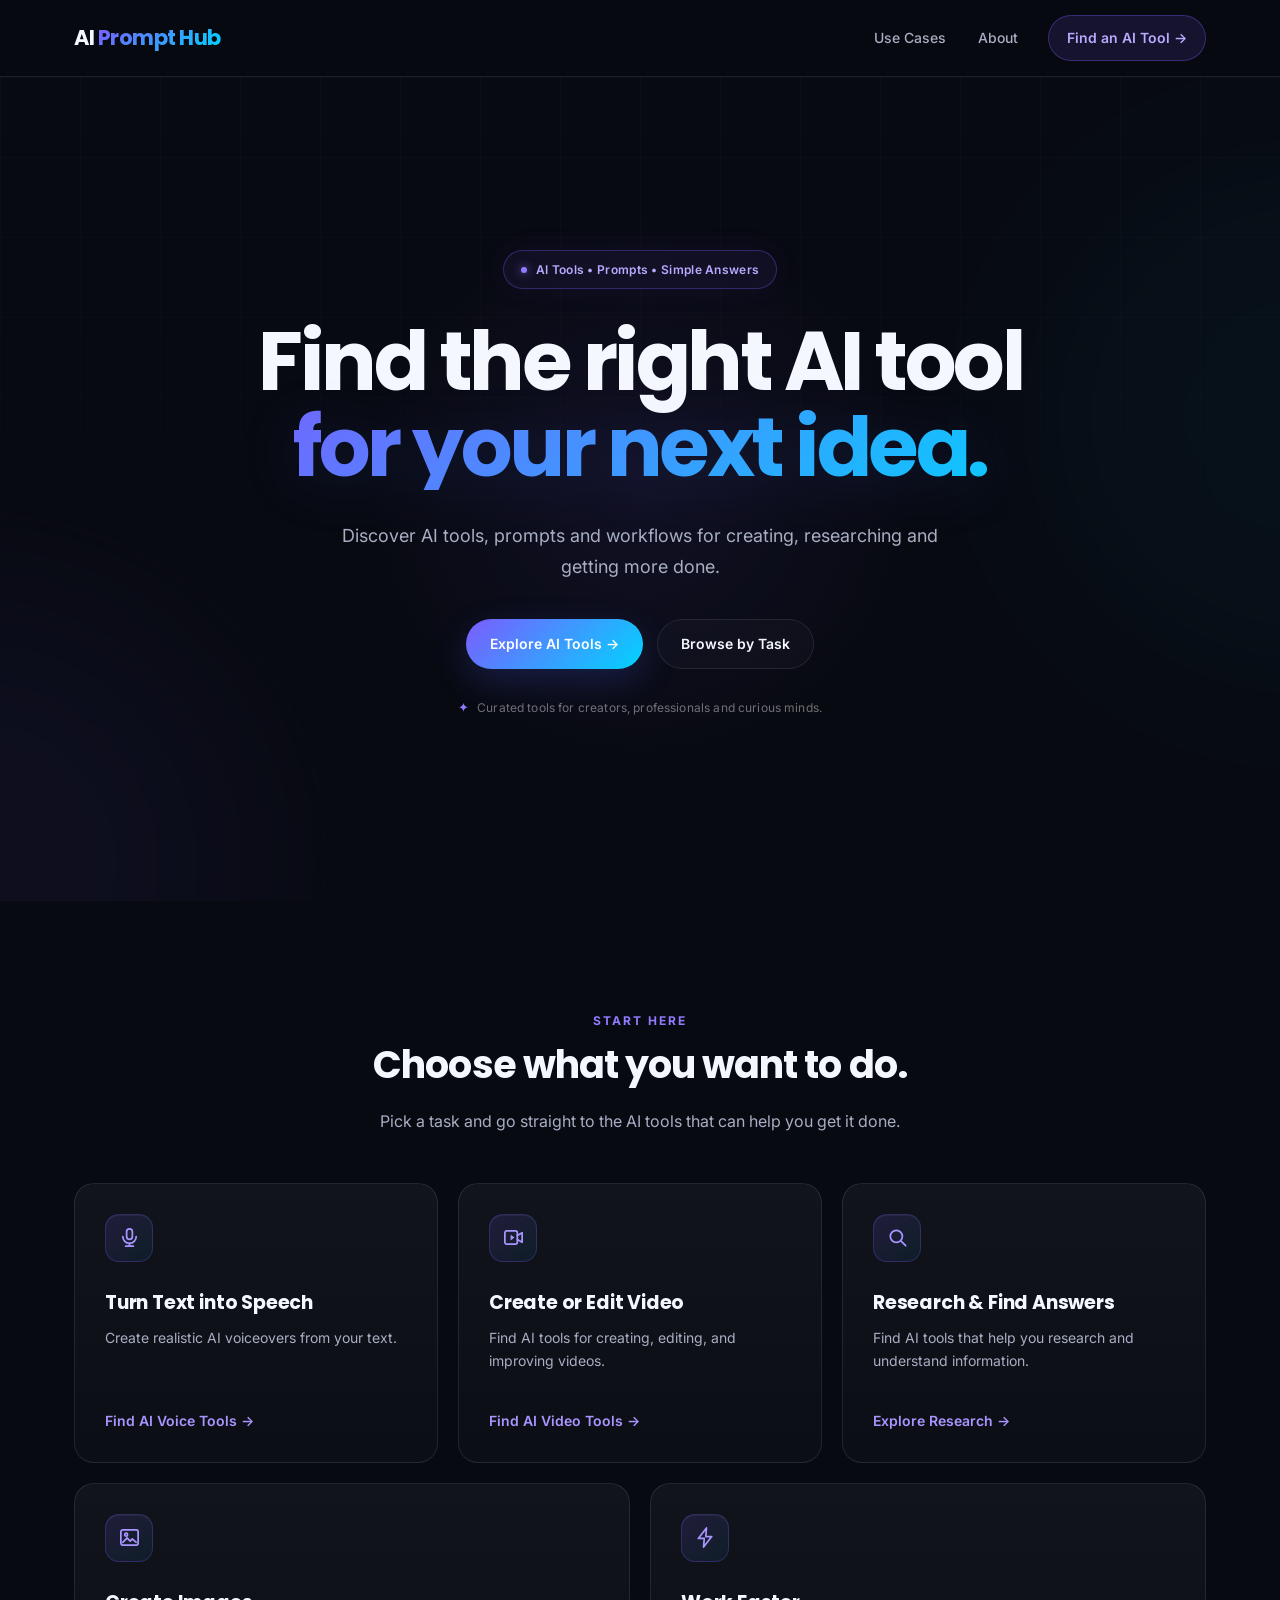
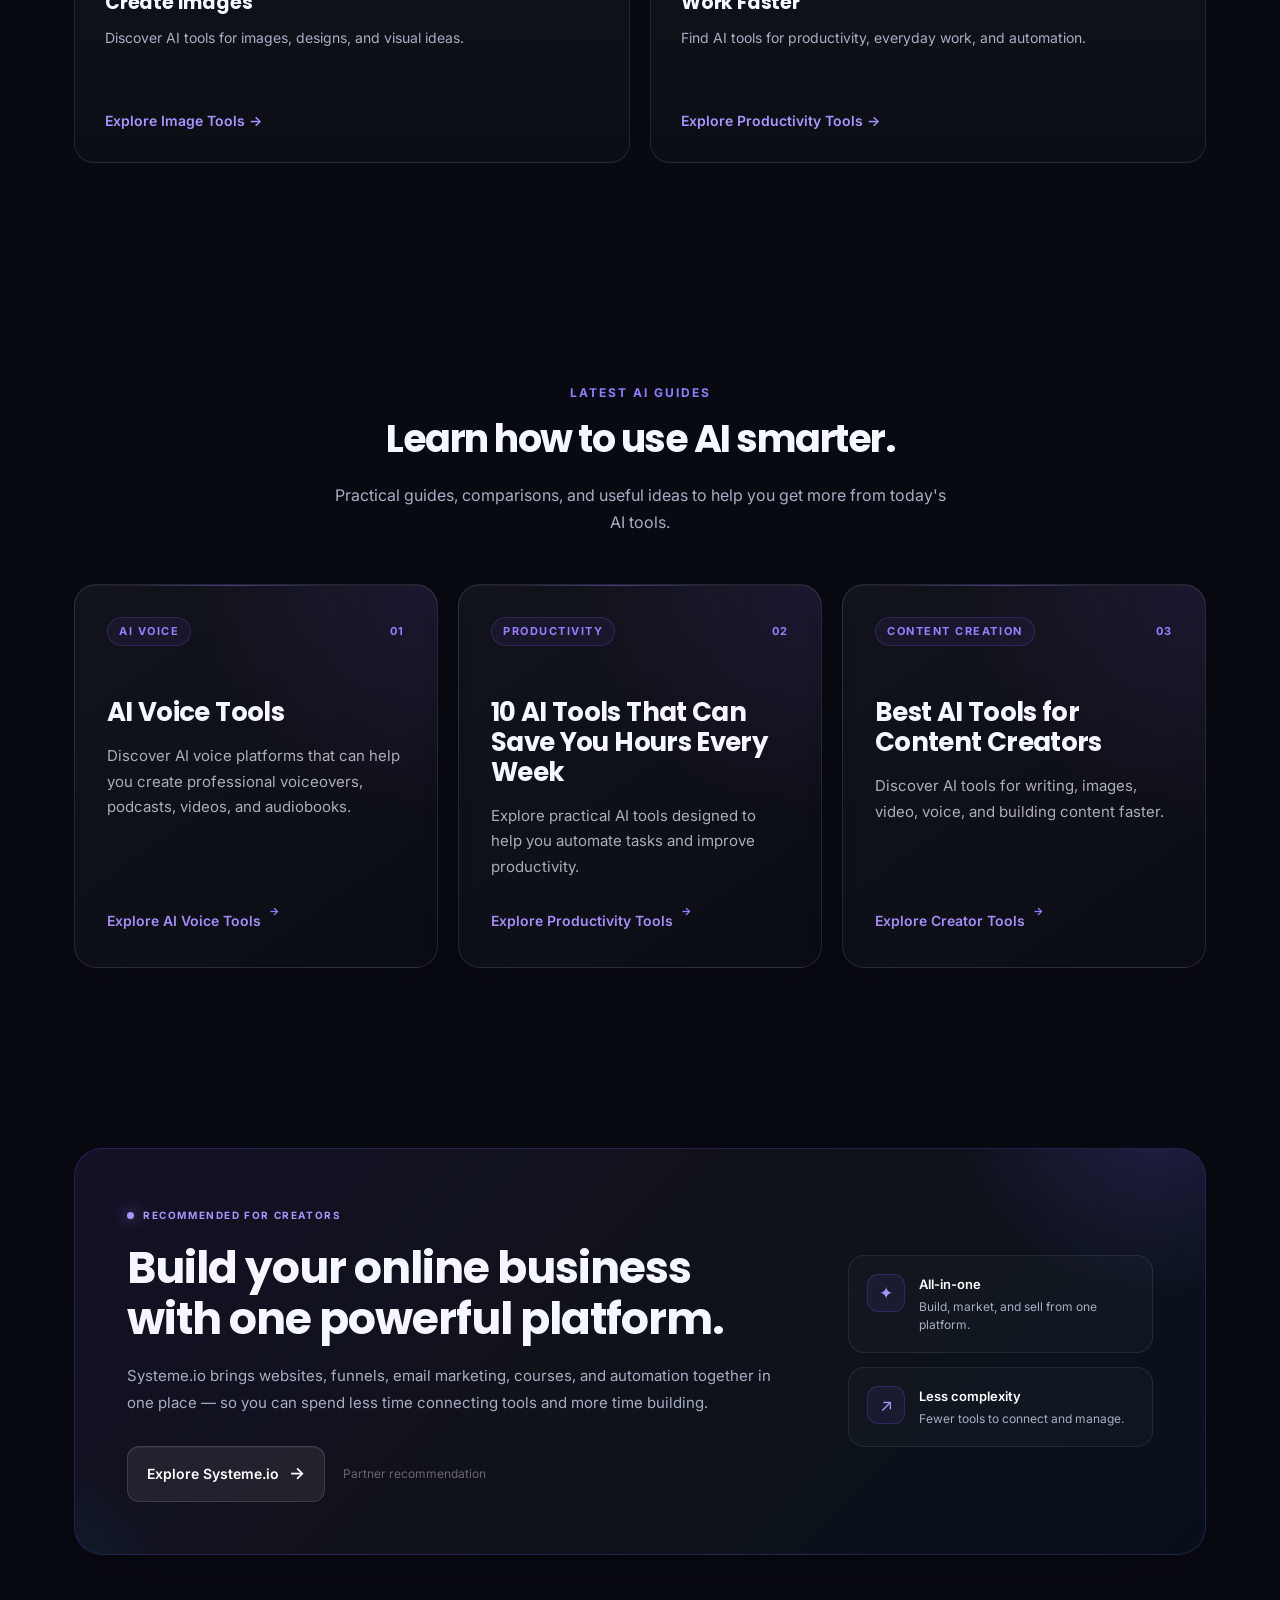
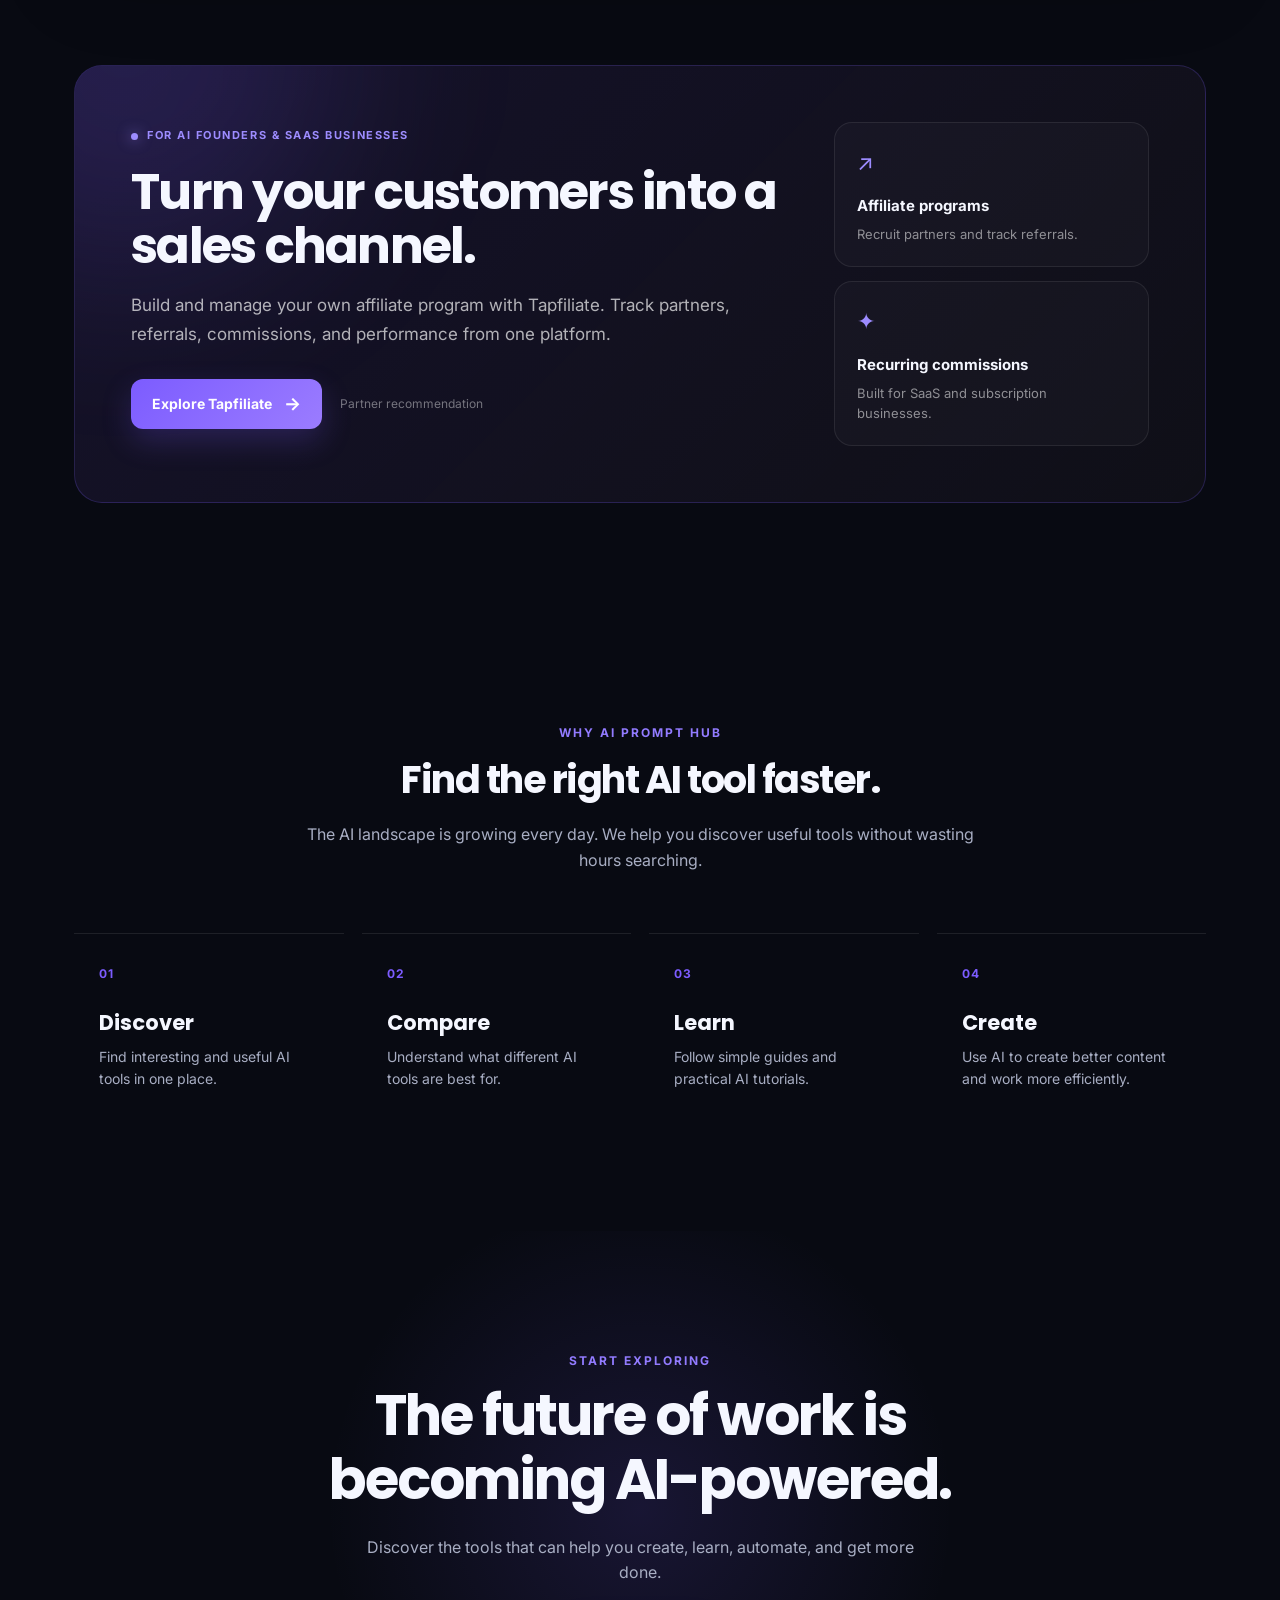
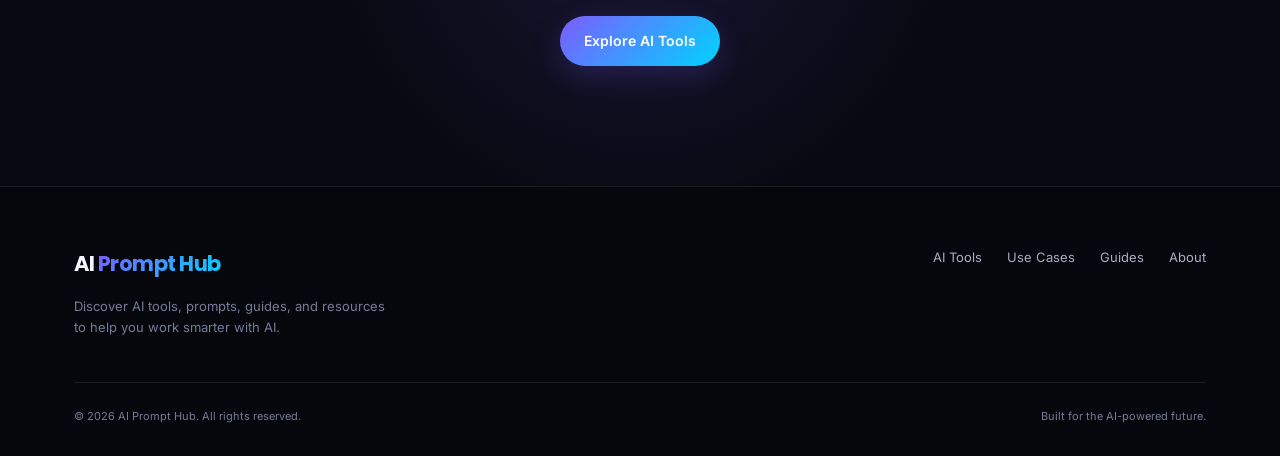
==== index.html @ 195e5c00 "Remove misplaced Superlist card" ====
﻿<!DOCTYPE html>
<html lang="en">
<head>
<meta name='impact-site-verification' value='dd371d43-f001-40ea-8868-9e6d007e8d25'>
    <meta name="fo-verify" content="22032c8a-b6c6-4ee4-939d-7e06e4006811" />
 <meta charset="UTF-8">
    <meta
        name="viewport"
        content="width=device-width, initial-scale=1.0"
    >

    <meta
        name="description"
        content="AI Prompt Hub — discover the best AI tools, AI voice platforms, productivity tools, prompts, guides and resources."
    >

    <meta
        name="keywords"
        content="AI tools, AI prompts, ChatGPT, AI voice, AI productivity, AI automation, artificial intelligence"
    >

    <meta
        name="author"
        content="AI Prompt Hub"
    >

    <title>
        AI Prompt Hub — Discover the Best AI Tools
    </title>


    <!-- Main Stylesheet -->

    <link
        rel="stylesheet"
        href="style.css"
    >

</head>


<body>


    <!-- ========================================
         HEADER
    ========================================= -->

    <header class="header">

        <div class="container">

            <nav class="nav">

                <a
                    href="#home"
                    class="logo"
                >
                    AI <span>Prompt Hub</span>
                </a>


 <div class="navigation">

    <a href="#use-cases">
        Use Cases
    </a>

    <a href="#about">
        About
    </a>

</div>


       <a
    href="#use-cases"
    class="nav-button"
>
    Find an AI Tool →
</a>

            </nav>

        </div>

    </header>



   <!-- ========================================
HERO
========================================= -->

<section
    id="home"
    class="hero"
>

    <div class="hero-glow hero-glow-left"></div>
    <div class="hero-glow hero-glow-right"></div>

    <div class="container">

        <div class="hero-content">

            <div class="hero-badge">
                <span class="badge-dot"></span>
                AI Tools • Prompts • Simple Answers
            </div>

            <h1>
                Find the right AI tool
                <span>for your next idea.</span>
            </h1>

            <p class="hero-text">
                Discover AI tools, prompts and workflows
                for creating, researching and getting more done.
            </p>

            <div class="hero-buttons">

                <a
                    href="#use-cases"
                    class="primary-button hero-primary"
                >
                    Explore AI Tools →
                </a>

                <a
                    href="#use-cases"
                    class="secondary-button hero-secondary"
                >
                    Browse by Task
                </a>

            </div>

            <div class="hero-note">
                <span>✦</span>
                Curated tools for creators, professionals and curious minds.
            </div>

        </div>

    </div>

</section>

     


       


<!-- ========================================
     START HERE
========================================= -->

<section id="use-cases" class="section">

    <div class="container">

        <div class="center-heading">
            <p class="eyebrow">START HERE</p>

            <h2>
                Choose what you want to do.
            </h2>

            <p>
                Pick a task and go straight to the AI tools
                that can help you get it done.
            </p>
        </div>


        <div class="premium-use-grid">


            <!-- ========================================
                 AI VOICE
            ========================================= -->

            <article class="use-card premium-use-card">

                <div class="use-card-icon" aria-hidden="true">

                    <svg
                        viewBox="0 0 24 24"
                        fill="none"
                        stroke="currentColor"
                        stroke-width="1.8"
                        stroke-linecap="round"
                        stroke-linejoin="round"
                    >
                        <rect
                            x="9"
                            y="3"
                            width="6"
                            height="11"
                            rx="3"
                        ></rect>

                        <path d="M5 11a7 7 0 0 0 14 0"></path>

                        <path d="M12 18v3"></path>

                        <path d="M8 21h8"></path>
                    </svg>

                </div>


                <h3>
                    Turn Text into Speech
                </h3>

                <p>
                    Create realistic AI voiceovers from your text.
                </p>

                <a
                    href="ai-voice-tools.html"
                    class="card-link"
                >
                    Find AI Voice Tools →
                </a>

            </article>



            <!-- ========================================
                 AI VIDEO
            ========================================= -->

            <article class="use-card premium-use-card">

                <div class="use-card-icon" aria-hidden="true">

                    <svg
                        viewBox="0 0 24 24"
                        fill="none"
                        stroke="currentColor"
                        stroke-width="1.8"
                        stroke-linecap="round"
                        stroke-linejoin="round"
                    >
                        <rect
                            x="3"
                            y="5"
                            width="13"
                            height="14"
                            rx="2"
                        ></rect>

                        <path d="m16 10 5-3v10l-5-3"></path>

                        <path
                            d="m9 9 4 3-4 3V9z"
                            fill="currentColor"
                            stroke="none"
                        ></path>
                    </svg>

                </div>


                <h3>
                    Create or Edit Video
                </h3>

                <p>
                    Find AI tools for creating, editing,
                    and improving videos.
                </p>

                <a
                    href="ai-video-tools.html"
                    class="card-link"
                >
                    Find AI Video Tools →
                </a>

            </article>



            <!-- ========================================
                 RESEARCH
            ========================================= -->

            <article class="use-card premium-use-card">

                <div class="use-card-icon" aria-hidden="true">

                    <svg
                        viewBox="0 0 24 24"
                        fill="none"
                        stroke="currentColor"
                        stroke-width="1.8"
                        stroke-linecap="round"
                        stroke-linejoin="round"
                    >
                        <circle
                            cx="10.8"
                            cy="10.8"
                            r="6.3"
                        ></circle>

                        <path d="m16 16 4.5 4.5"></path>
                    </svg>

                </div>


                <h3>
                    Research &amp; Find Answers
                </h3>

                <p>
                    Find AI tools that help you research
                    and understand information.
                </p>

                <a
                    href="ai-research-tools.html"
                    class="card-link"
                >
                    Explore Research →
                </a>

            </article>



            <!-- ========================================
                 IMAGES
            ========================================= -->

            <article class="use-card premium-use-card">

                <div class="use-card-icon" aria-hidden="true">

                    <svg
                        viewBox="0 0 24 24"
                        fill="none"
                        stroke="currentColor"
                        stroke-width="1.8"
                        stroke-linecap="round"
                        stroke-linejoin="round"
                    >
                        <rect
                            x="3"
                            y="4"
                            width="18"
                            height="16"
                            rx="2"
                        ></rect>

                        <circle
                            cx="8.5"
                            cy="9"
                            r="1.5"
                        ></circle>

                        <path d="m5 17 4.5-4.5 3.2 3.2 2.2-2.2L19 17"></path>
                    </svg>

                </div>


                <h3>
                    Create Images
                </h3>

                <p>
                    Discover AI tools for images,
                    designs, and visual ideas.
                </p>

                <a
                    href="ai-image-tools.html"
                    class="card-link"
                >
                    Explore Image Tools →
                </a>

            </article>



            <!-- ========================================
                 PRODUCTIVITY
            ========================================= -->

            <article class="use-card premium-use-card">

                <div class="use-card-icon" aria-hidden="true">

                    <svg
                        viewBox="0 0 24 24"
                        fill="none"
                        stroke="currentColor"
                        stroke-width="1.8"
                        stroke-linecap="round"
                        stroke-linejoin="round"
                    >
                        <path
                            d="M13 2 4.5 13h6.2L10 22l8.5-11h-6.2L13 2z"
                        ></path>
                    </svg>

                </div>


                <h3>
                    Work Faster
                </h3>

                <p>
                    Find AI tools for productivity,
                    everyday work, and automation.
                </p>

                <a
                    href="ai-productivity-tools.html"
                    class="card-link"
                >
                    Explore Productivity Tools →
                </a>

            </article>


        </div>

    </div>

</section>


<!-- ========================================
     USE CASES
========================================= -->   

<!-- ========================================
     LATEST AI GUIDES
========================================= -->

<section
    id="guides"
    class="section"
>

    <div class="container">


        <div class="center-heading">

            <p class="eyebrow">
                LATEST AI GUIDES
            </p>

            <h2>
                Learn how to use AI smarter.
            </h2>

            <p>
                Practical guides, comparisons,
                and useful ideas to help you
                get more from today's AI tools.
            </p>

        </div>


        <div class="premium-guides-grid">


            <!-- ========================================
                 GUIDE 01
            ========================================= -->

            <article class="guide-card premium-guide-card">

                <div class="guide-card-top">

                    <span class="guide-category">
                        AI VOICE
                    </span>

                    <span class="guide-number">
                        01
                    </span>

                </div>


                <div class="guide-card-content">

                    <h3>
                      AI Voice Tools
                    </h3>

                    <p>
                        Discover AI voice platforms
                        that can help you create
                        professional voiceovers,
                        podcasts, videos, and audiobooks.
                    </p>

                </div>


                <a
                    href="ai-voice-tools.html"
                    class="guide-link"
                >
                    Explore AI Voice Tools
                    <span>→</span>
                </a>

            </article>



            <!-- ========================================
                 GUIDE 02
            ========================================= -->

            <article class="guide-card premium-guide-card">

                <div class="guide-card-top">

                    <span class="guide-category">
                        PRODUCTIVITY
                    </span>

                    <span class="guide-number">
                        02
                    </span>

                </div>


                <div class="guide-card-content">

                    <h3>
                        10 AI Tools That Can
                        Save You Hours Every Week
                    </h3>

                    <p>
                        Explore practical AI tools
                        designed to help you automate
                        tasks and improve productivity.
                    </p>

                </div>


                <a
                    href="ai-productivity-tools.html"
                    class="guide-link"
                >
                    Explore Productivity Tools
                    <span>→</span>
                </a>

            </article>


            <!-- ========================================
                 GUIDE 03
            ========================================= -->

            <article class="guide-card premium-guide-card">

                <div class="guide-card-top">

                    <span class="guide-category">
                        CONTENT CREATION
                    </span>

                    <span class="guide-number">
                        03
                    </span>

                </div>


                <div class="guide-card-content">

                    <h3>
                        Best AI Tools for
                        Content Creators
                    </h3>

                    <p>
                        Discover AI tools for writing,
                        images, video, voice, and
                        building content faster.
                    </p>

                </div>


                <a
                    href="ai-creator-tools.html"
                    class="guide-link"
                >
                    Explore Creator Tools
                    <span>→</span>
                </a>

            </article>


        </div>

    </div>

</section>
<!-- ========================================
     SYSTEME.IO PARTNER
========================================= -->

<section class="section partner-section">

    <div class="container">

        <div class="premium-partner-card">

            <div class="partner-glow"></div>


            <div class="partner-content">

                <div class="partner-label">
                    <span class="partner-dot"></span>
                    RECOMMENDED FOR CREATORS
                </div>


                <h2>
                    Build your online business
                    with one powerful platform.
                </h2>


                <p class="partner-description">
                    Systeme.io brings websites, funnels,
                    email marketing, courses, and automation
                    together in one place — so you can spend
                    less time connecting tools and more time
                    building.
                </p>


                <div class="partner-actions">

                    <a
                        href="https://systeme.io/ru?sa=sa02799094189185085ad3dcd55f701df68032d1ab"
                        class="partner-button"
                        target="_blank"
                        rel="noopener noreferrer sponsored"
                    >
                        Explore Systeme.io
                        <span>→</span>
                    </a>


                    <span class="partner-note">
                        Partner recommendation
                    </span>

                </div>

            </div>


            <div class="partner-side">

                <div class="partner-side-card">

                    <span class="partner-side-icon">
                        ✦
                    </span>

                    <span class="partner-side-title">
                        All-in-one
                    </span>

                    <span class="partner-side-text">
                        Build, market, and sell
                        from one platform.
                    </span>

                </div>


                <div class="partner-side-card">

                    <span class="partner-side-icon">
                        ↗
                    </span>

                    <span class="partner-side-title">
                        Less complexity
                    </span>

                    <span class="partner-side-text">
                        Fewer tools to connect
                        and manage.
                    </span>

                </div>

            </div>

        </div>

    </div>
</section>
<!-- ========================================
     TAPFIlIATE PARTNER
======================================== -->
<section class="section tapfiliate-section">
    <div class="container">
        <div class="tapfiliate-card">

            <div class="tapfiliate-glow"></div>

            <div class="tapfiliate-content">

                <div class="tapfiliate-label">
                    <span class="tapfiliate-dot"></span>
                    FOR AI FOUNDERS & SAAS BUSINESSES
                </div>

                <h2>
                    Turn your customers
                    into a sales channel.
                </h2>

                <p>
                    Build and manage your own affiliate program
                    with Tapfiliate. Track partners, referrals,
                    commissions, and performance from one platform.
                </p>

                <div class="tapfiliate-actions">

                    <a
                        href="https://tapfiliate.com?ref=mwiwmty"
                        class="tapfiliate-button"
                        target="_blank"
                        rel="nofollow sponsored noopener"
                    >
                        Explore Tapfiliate
                        <span>→</span>
                    </a>

                    <span class="tapfiliate-note">
                        Partner recommendation
                    </span>

                </div>

            </div>

            <div class="tapfiliate-side">

                <div class="tapfiliate-side-card">
                    <span class="tapfiliate-side-icon">↗</span>
                    <span class="tapfiliate-side-title">
                        Affiliate programs
                    </span>
                    <span class="tapfiliate-side-text">
                        Recruit partners and track referrals.
                    </span>
                </div>

                <div class="tapfiliate-side-card">
                    <span class="tapfiliate-side-icon">✦</span>
                    <span class="tapfiliate-side-title">
                        Recurring commissions
                    </span>
                    <span class="tapfiliate-side-text">
                        Built for SaaS and subscription businesses.
                    </span>
                </div>

            </div>

        </div>
    </div>
</section>
        <!-- ========================================
             BENEFITS
        ========================================= -->

        <section
            id="about"
            class="section"
        >

            <div class="container">


                <div class="center-heading">

                    <p class="eyebrow">
                        WHY AI PROMPT HUB
                    </p>


                    <h2>
                        Find the right AI tool faster.
                    </h2>


                    <p>

                        The AI landscape is growing every day.
                        We help you discover useful tools
                        without wasting hours searching.

                    </p>

                </div>



                <div class="benefits-grid">


                    <div class="benefit">

                        <span>
                            01
                        </span>

                        <h3>
                            Discover
                        </h3>

                        <p>

                            Find interesting and useful
                            AI tools in one place.

                        </p>

                    </div>



                    <div class="benefit">

                        <span>
                            02
                        </span>

                        <h3>
                            Compare
                        </h3>

                        <p>

                            Understand what different
                            AI tools are best for.

                        </p>

                    </div>



                    <div class="benefit">

                        <span>
                            03
                        </span>

                        <h3>
                            Learn
                        </h3>

                        <p>

                            Follow simple guides and
                            practical AI tutorials.

                        </p>

                    </div>



                    <div class="benefit">

                        <span>
                            04
                        </span>

                        <h3>
                            Create
                        </h3>

                        <p>

                            Use AI to create better content
                            and work more efficiently.

                        </p>

                    </div>


                </div>

            </div>

        </section>



     



        <!-- ========================================
             CTA
        ========================================= -->

        <section class="cta-section">

            <div class="container">


                <div class="cta-content">


                    <p class="eyebrow">
                        START EXPLORING
                    </p>


                    <h2>

                        The future of work
                        is becoming AI-powered.

                    </h2>


                    <p>

                        Discover the tools that can help
                        you create, learn, automate,
                        and get more done.

                    </p>


                  <a
    href="#use-cases"
    class="primary-button"
>

                        Explore AI Tools

                    </a>


                </div>

            </div>

        </section>


    </main>



    <!-- ========================================
         FOOTER
    ========================================= -->

    <footer class="footer">

        <div class="container">


            <div class="footer-content">


                <div>

                    <a
                        href="#home"
                        class="logo"
                    >

                        AI <span>Prompt Hub</span>

                    </a>


                    <p>

                        Discover AI tools, prompts,
                        guides, and resources to help
                        you work smarter with AI.

                    </p>

                </div>



                <div class="footer-links">

                    <a href="#tools">
                        AI Tools
                    </a>

                    <a href="#use-cases">
                        Use Cases
                    </a>

                    <a href="#guides">
                        Guides
                    </a>

                    <a href="#about">
                        About
                    </a>

                </div>


            </div>



            <div class="copyright">


                <span>

                    ©
                    <span class="copyright-year">
                        2026
                    </span>
                    AI Prompt Hub.
                    All rights reserved.

                </span>


                <span>

                    Built for the AI-powered future.

                </span>


            </div>


        </div>

    </footer>



    <!-- ========================================
         JAVASCRIPT
    ========================================= -->

    <script
        src="script.js"
    ></script>


</body>

</html>
---- style.css ----
﻿/* ========================================
   AI PROMPT HUB
   Main Stylesheet
======================================== */


/* ========================================
   GOOGLE FONTS
======================================== */

@import url('https://fonts.googleapis.com/css2?family=Inter:wght@400;500;600;700&family=Poppins:wght@500;600;700;800&display=swap');


/* ========================================
   ROOT VARIABLES
======================================== */

:root {

    --bg-main: #080A12;
    --bg-secondary: #0E1120;
    --bg-card: #131729;

    --border: rgba(255, 255, 255, 0.09);

    --text-main: #F5F7FF;
    --text-secondary: #A8AEC3;
    --text-muted: #747B94;

    --purple: #7C5CFF;
    --purple-light: #9B82FF;

    --cyan: #00D4FF;

    --gradient:
        linear-gradient(
            135deg,
            #7C5CFF 0%,
            #00D4FF 100%
        );

    --container-width: 1180px;

    --radius-small: 12px;
    --radius-medium: 20px;
    --radius-large: 28px;

    --transition:
        all 0.3s ease;
}


/* ========================================
   RESET
======================================== */

* {
    margin: 0;
    padding: 0;
    box-sizing: border-box;
}


html {
    scroll-behavior: smooth;
}


body {

    font-family:
        'Inter',
        -apple-system,
        BlinkMacSystemFont,
        'Segoe UI',
        sans-serif;

    background: var(--bg-main);

    color: var(--text-main);

    line-height: 1.6;

    overflow-x: hidden;
}


img {
    max-width: 100%;
    display: block;
}


a {
    color: inherit;
    text-decoration: none;
}


button,
a {
    -webkit-tap-highlight-color: transparent;
}


/* ========================================
   GLOBAL CONTAINER
======================================== */

.container {

    width: 100%;

    max-width: var(--container-width);

    margin: 0 auto;

    padding-left: 24px;
    padding-right: 24px;
}


/* ========================================
   HEADER
======================================== */

.header {

    position: sticky;

    top: 0;

    z-index: 1000;

    background:
        rgba(8, 10, 18, 0.82);

    backdrop-filter:
        blur(18px);

    -webkit-backdrop-filter:
        blur(18px);

    border-bottom:
        1px solid var(--border);
}


.nav {

    min-height: 76px;

    display: flex;

    align-items: center;

    justify-content: space-between;

    gap: 30px;
}


/* ========================================
   LOGO
======================================== */

.logo {

    font-family:
        'Poppins',
        sans-serif;

    font-size: 21px;

    font-weight: 700;

    letter-spacing: -0.5px;

    white-space: nowrap;
}


.logo span {

    background:
        var(--gradient);

    -webkit-background-clip:
        text;

    -webkit-text-fill-color:
        transparent;

    background-clip:
        text;
}


/* ========================================
   NAVIGATION
======================================== */

.navigation {

    display: flex;

    align-items: center;

    gap: 32px;

    margin-left: auto;
}


.navigation a {

    color:
        var(--text-secondary);

    font-size: 14px;

    font-weight: 500;

    transition:
        var(--transition);
}


.navigation a:hover {

    color:
        var(--text-main);
}


/* ========================================
   BUTTONS
======================================== */

.primary-button,
.secondary-button,
.nav-button {

    display: inline-flex;

    align-items: center;

    justify-content: center;

    gap: 10px;

    border-radius:
        999px;

    font-size: 14px;

    font-weight: 600;

    cursor: pointer;

    transition:
        var(--transition);
}


.primary-button {

    padding:
        14px 24px;

    background:
        var(--gradient);

    color:
        #ffffff;

    box-shadow:
        0 10px 30px
        rgba(124, 92, 255, 0.22);
}


.primary-button:hover {

    transform:
        translateY(-2px);

    box-shadow:
        0 15px 40px
        rgba(124, 92, 255, 0.35);
}


.secondary-button {

    padding:
        13px 23px;

    border:
        1px solid
        var(--border);

    background:
        rgba(255, 255, 255, 0.03);

    color:
        var(--text-main);
}


.secondary-button:hover {

    background:
        rgba(255, 255, 255, 0.08);

    border-color:
        rgba(255, 255, 255, 0.2);

    transform:
        translateY(-2px);
}


.nav-button {

    padding:
        11px 18px;

    background:
        rgba(124, 92, 255, 0.12);

    border:
        1px solid
        rgba(124, 92, 255, 0.35);

    color:
        #B9A9FF;
}


.nav-button:hover {

    background:
        var(--purple);

    color:
        #ffffff;

    border-color:
        var(--purple);
}


/* ========================================
   HERO
======================================== */

.hero {

    position: relative;

    min-height:
        calc(100vh - 76px);

    display:
        flex;

    align-items:
        center;

    text-align:
        center;

    overflow:
        hidden;

    background:

        radial-gradient(
            circle at 50% 25%,
            rgba(124, 92, 255, 0.16),
            transparent 35%
        ),

        radial-gradient(
            circle at 80% 60%,
            rgba(0, 212, 255, 0.07),
            transparent 30%
        );
}


.hero::before {

    content: "";

    position: absolute;

    width: 600px;

    height: 600px;

    left: 50%;

    top: 50%;

    transform:
        translate(-50%, -50%);

    background:
        radial-gradient(
            circle,
            rgba(124, 92, 255, 0.08),
            transparent 65%
        );

    pointer-events:
        none;
}


.hero-content {

    position:
        relative;

    z-index:
        1;

    max-width:
        900px;

    margin:
        0 auto;
}


.hero-badge {

    display:
        inline-flex;

    align-items:
        center;

    padding:
        8px 16px;

    margin-bottom:
        28px;

    border:
        1px solid
        rgba(124, 92, 255, 0.3);

    border-radius:
        999px;

    background:
        rgba(124, 92, 255, 0.08);

    color:
        #B9A9FF;

    font-size:
        13px;

    font-weight:
        500;
}


.hero h1 {

    font-family:
        'Poppins',
        sans-serif;

    font-size:
        clamp(48px, 7vw, 82px);

    line-height:
        1.05;

    letter-spacing:
        -3px;

    font-weight:
        700;

    max-width:
        900px;

    margin:
        0 auto 28px;
}


.hero h1 span {

    display:
        block;

    background:
        var(--gradient);

    -webkit-background-clip:
        text;

    -webkit-text-fill-color:
        transparent;

    background-clip:
        text;
}


.hero-text {

    max-width:
        650px;

    margin:
        0 auto 36px;

    color:
        var(--text-secondary);

    font-size:
        18px;

    line-height:
        1.8;
}


.hero-buttons {

    display:
        flex;

    align-items:
        center;

    justify-content:
        center;

    gap:
        14px;

    flex-wrap:
        wrap;
}


/* ========================================
   SECTIONS
======================================== */

.section {

    padding:
        110px 0;
}


.section-dark {

    background:
        var(--bg-secondary);

    border-top:
        1px solid var(--border);

    border-bottom:
        1px solid var(--border);
}


.section-heading {

    display:
        flex;

    justify-content:
        space-between;

    align-items:
        flex-end;

    gap:
        50px;

    margin-bottom:
        50px;
}


.eyebrow {

    margin-bottom:
        14px;

    color:
        #927BFF;

    font-size:
        12px;

    font-weight:
        700;

    letter-spacing:
        2px;
}


.section-heading h2,
.center-heading h2 {

    font-family:
        'Poppins',
        sans-serif;

    font-size:
        clamp(32px, 4vw, 48px);

    line-height:
        1.15;

    letter-spacing:
        -1.5px;
}


.section-description {

    max-width:
        420px;

    color:
        var(--text-secondary);

    font-size:
        15px;
}


.center-heading {

    max-width:
        680px;

    margin:
        0 auto 60px;

    text-align:
        center;
}


.center-heading p:last-child {

    margin-top:
        20px;

    color:
        var(--text-secondary);
}


/* ========================================
   FEATURED TOOL
======================================== */

.featured-card {

    display:
        flex;

    align-items:
        center;

    gap:
        50px;

    padding:
        55px;

    border:
        1px solid var(--border);

    border-radius:
        var(--radius-large);

    background:

        radial-gradient(
            circle at 90% 20%,
            rgba(124, 92, 255, 0.13),
            transparent 35%
        ),

        var(--bg-card);

    box-shadow:
        0 30px 80px
        rgba(0, 0, 0, 0.2);
}


.tool-icon {

    width:
        110px;

    height:
        110px;

    flex-shrink:
        0;

    display:
        flex;

    align-items:
        center;

    justify-content:
        center;

    border-radius:
        28px;

    background:
        var(--gradient);

    font-size:
        48px;

    box-shadow:
        0 20px 50px
        rgba(124, 92, 255, 0.3);
}


.tool-content {

    max-width:
        650px;
}


.tool-label {

    margin-bottom:
        8px;

    color:
        #927BFF;

    font-size:
        11px;

    font-weight:
        700;

    letter-spacing:
        2px;
}


.tool-content h3 {

    font-family:
        'Poppins',
        sans-serif;

    font-size:
        38px;

    margin-bottom:
        14px;
}


.tool-content p {

    margin-bottom:
        26px;

    color:
        var(--text-secondary);

    font-size:
        16px;

    line-height:
        1.8;
}


/* ========================================
   USE CASE CARDS
======================================== */

.cards-grid {

    display:
        grid;

    grid-template-columns:
        repeat(3, 1fr);

    gap:
        18px;
}


.use-card {

    padding:
        32px;

    border:
        1px solid var(--border);

    border-radius:
        var(--radius-medium);

    background:
        rgba(255, 255, 255, 0.025);

    transition:
        var(--transition);
}


.use-card:hover {

    transform:
        translateY(-5px);

    border-color:
        rgba(124, 92, 255, 0.35);

    background:
        rgba(124, 92, 255, 0.06);
}


.card-icon {

    font-size:
        30px;

    margin-bottom:
        20px;
}


.use-card h3 {

    font-family:
        'Poppins',
        sans-serif;

    font-size:
        18px;

    margin-bottom:
        10px;
}


.use-card p {

    color:
        var(--text-secondary);

    font-size:
        14px;

    line-height:
        1.7;
}


/* ========================================
   BENEFITS
======================================== */

.benefits-grid {

    display:
        grid;

    grid-template-columns:
        repeat(4, 1fr);

    gap:
        18px;
}


.benefit {

    padding:
        30px 25px;

    border-top:
        1px solid var(--border);
}


.benefit span {

    display:
        block;

    margin-bottom:
        25px;

    color:
        var(--purple);

    font-size:
        12px;

    font-weight:
        700;

    letter-spacing:
        1px;
}


.benefit h3 {

    font-family:
        'Poppins',
        sans-serif;

    font-size:
        18px;

    margin-bottom:
        12px;
}


.benefit p {

    color:
        var(--text-secondary);

    font-size:
        14px;
}


/* ========================================
   GUIDES
======================================== */

.guides-grid {

    width: 100%;
    max-width: none;

    display: grid;

    grid-template-columns:
        repeat(2, minmax(0, 1fr));

    gap: 22px;
}


.guide-card {

    padding:
        35px;

    border:
        1px solid var(--border);

    border-radius:
        var(--radius-medium);

    background:
        rgba(255, 255, 255, 0.025);

    transition:
        var(--transition);
}


.guide-card:hover {

    transform:
        translateY(-4px);

    border-color:
        rgba(124, 92, 255, 0.35);
}


.guide-card span {

    color:
        #927BFF;

    font-size:
        11px;

    font-weight:
        700;

    letter-spacing:
        1.5px;
}


.guide-card h3 {

    margin:
        15px 0 25px;

    font-family:
        'Poppins',
        sans-serif;

    font-size:
        21px;

    line-height:
        1.4;
}


.guide-card a {

    color:
        #B9A9FF;

    font-size:
        14px;

    font-weight:
        600;
}


.guide-card a:hover {

    color:
        #ffffff;
}

/* ========================================
   CTA
======================================== */

.cta-section {

    position:
        relative;

    padding:
        120px 0;

    text-align:
        center;

    overflow:
        hidden;

    background:

        radial-gradient(
            circle at 50% 50%,
            rgba(124, 92, 255, 0.14),
            transparent 45%
        );
}


.cta-content {

    position:
        relative;

    z-index:
        1;

    max-width:
        700px;

    margin:
        0 auto;
}


.cta-content h2 {

    font-family:
        'Poppins',
        sans-serif;

    font-size:
        clamp(34px, 5vw, 56px);

    line-height:
        1.15;

    letter-spacing:
        -2px;

    margin-bottom:
        22px;
}


.cta-content p:not(.eyebrow) {

    max-width:
        550px;

    margin:
        0 auto 30px;

    color:
        var(--text-secondary);
}


/* ========================================
   FOOTER
======================================== */

.footer {

    padding:
        60px 0 30px;

    border-top:
        1px solid var(--border);

    background:
        #06070D;
}


.footer-content {

    display:
        flex;

    justify-content:
        space-between;

    gap:
        40px;

    padding-bottom:
        45px;
}


.footer-content p {

    max-width:
        320px;

    margin-top:
        15px;

    color:
        var(--text-muted);

    font-size:
        13px;
}


.footer-links {

    display:
        flex;

    gap:
        25px;

    align-items:
        flex-start;

    flex-wrap:
        wrap;
}


.footer-links a {

    color:
        var(--text-secondary);

    font-size:
        13px;

    transition:
        var(--transition);
}


.footer-links a:hover {

    color:
        var(--text-main);
}


.copyright {

    display:
        flex;

    justify-content:
        space-between;

    gap:
        20px;

    padding-top:
        25px;

    border-top:
        1px solid var(--border);

    color:
        var(--text-muted);

    font-size:
        11px;
}


/* ========================================
   MOBILE
======================================== */

@media (max-width: 900px) {

    .navigation {

        display:
            none;
    }


    .section-heading {

        flex-direction:
            column;

        align-items:
            flex-start;

        gap:
            20px;
    }


    .cards-grid {

        grid-template-columns:
            repeat(2, 1fr);
    }


    .benefits-grid {

        grid-template-columns:
            repeat(2, 1fr);
    }

}


@media (max-width: 700px) {

    .container {

        padding-left:
            18px;

        padding-right:
            18px;
    }


    .header {

        position:
            relative;
    }


    .nav {

        min-height:
            68px;
    }


    .nav-button {

        padding:
            9px 14px;

        font-size:
            12px;
    }


    .hero {

        min-height:
            700px;
    }


    .hero h1 {

        font-size:
            46px;

        letter-spacing:
            -2px;
    }


    .hero-text {

        font-size:
            16px;
    }


    .section {

        padding:
            80px 0;
    }


    .featured-card {

        flex-direction:
            column;

        align-items:
            flex-start;

        padding:
            32px;

        gap:
            30px;
    }


    .tool-icon {

        width:
            80px;

        height:
            80px;

        font-size:
            34px;
    }


    .tool-content h3 {

        font-size:
            32px;
    }


    .cards-grid {

        grid-template-columns:
            1fr;
    }


    .benefits-grid {

        grid-template-columns:
            1fr;
    }


    .guides-grid {

        grid-template-columns:
            1fr;
    }


    .footer-content {

        flex-direction:
            column;
    }


    .copyright {

        flex-direction:
            column;

        gap:
            10px;
    }

}


@media (max-width: 480px) {

    .logo {

        font-size:
            18px;
    }


    .nav-button {

        font-size:
            11px;

        padding:
            8px 12px;
    }


    .hero h1 {

        font-size:
            40px;
    }


    .hero-buttons {

        flex-direction:
            column;

        width:
            100%;
    }


    .hero-buttons a {

        width:
            100%;
    }


    .primary-button,
    .secondary-button {

        min-height:
            48px;
    }


    .featured-card {

        padding:
            25px;
    }

}                                                                                                                                        /* ========================================
   AI GUIDE PAGE
========================================= */


/* Back to AI Prompt Hub */

.back-link {

    display: inline-block;

    margin-bottom: 30px;

    font-size: 15px;

    font-weight: 600;

    text-decoration: none;

    transition: opacity 0.2s ease;

}


.back-link:hover {

    opacity: 0.7;

}



/* Quick Comparison */

.comparison-wrapper {

    margin: 60px 0;

}


.comparison-wrapper h3 {

    margin-bottom: 10px;

}


.comparison-wrapper > p {

    margin-bottom: 30px;

}



/* Comparison Table */

.comparison-table {

    width: 100%;

    overflow-x: auto;

    margin-top: 30px;

    border-radius: 12px;

}


.comparison-table table {

    width: 100%;

    min-width: 750px;

    border-collapse: collapse;

}


.comparison-table th,
.comparison-table td {

    padding: 18px;

    text-align: left;

    border-bottom: 1px solid #e5e7eb;

}


.comparison-table th {

    font-weight: 700;

}


.comparison-table tr:hover {

    background-color: #f8fafc;

}



/* Editor's Pick */

.editor-pick {

    display: inline-block;

    margin-bottom: 15px;

    padding: 7px 12px;

    border-radius: 20px;

    font-size: 12px;

    font-weight: 700;

    letter-spacing: 0.8px;

}



/* Pros and Cons */

.pros-cons {

    margin-top: 20px;

    padding-left: 20px;

}


.pros-cons li {

    margin-bottom: 8px;

}



/* Guide Tool Cards */

.guide-tool {

    margin-top: 50px;

    padding: 35px;

    border-radius: 16px;

}


.guide-tool h3 {

    margin-top: 0;

    margin-bottom: 15px;

}



/* Mobile Guide Improvements */

@media (max-width: 768px) {


    .comparison-wrapper {

        margin: 40px 0;

    }


    .comparison-table {

        overflow-x: auto;

        -webkit-overflow-scrolling: touch;

    }


    .comparison-table table {

        min-width: 700px;

    }


    .guide-tool {

        padding: 25px;

        margin-top: 35px;

    }


    .back-link {

        margin-bottom: 20px;

    }


} 
/* ========================================
   AI PROMPT HUB — SOLUTION PAGE V2
   ======================================== */

/* Prevent sticky header from covering page content */
main {
    position: relative;
    z-index: 1;
}

.section {
    position: relative;
}

.back-link {
    display: inline-block;
    margin-bottom: 36px;
    color: var(--text-secondary);
}

.back-link:hover {
    color: var(--text-main);
}


/* Solution page headings */

.section h1 {
    font-family: 'Poppins', sans-serif;
    font-size: clamp(38px, 5vw, 58px);
    line-height: 1.1;
    letter-spacing: -2px;
    margin-bottom: 18px;
}

.section h2 {
    font-family: 'Poppins', sans-serif;
    font-size: clamp(28px, 3vw, 38px);
    line-height: 1.2;
    margin-bottom: 18px;
}

.section h3 {
    font-family: 'Poppins', sans-serif;
    font-size: 21px;
    line-height: 1.3;
    margin-bottom: 10px;
}


/* Top Pick */

.featured-card {
    margin-top: 24px;
}

.featured-card .tool-label {
    margin-bottom: 12px;
}

.featured-card .tool-content p {
    color: var(--text-secondary);
}


/* Remove broken emoji-style rating appearance */

.featured-card .tool-content > p:first-of-type {
    margin-bottom: 20px;
}


/* Other options */

.guide-tool {
    margin-top: 0;
    padding: 24px;
    border: 1px solid var(--border);
    border-radius: var(--radius-medium);
    background: rgba(255, 255, 255, 0.025);
}

.guide-tool + .guide-tool {
    margin-top: 14px;
}

.guide-tool h3 {
    margin-bottom: 8px;
}

.guide-tool p {
    color: var(--text-secondary);
    margin: 0;
}


/* Three-step How It Works */

.guide-content {
    width: 100%;
    max-width: none;
}

.guide-content > h2 {
    margin-top: 70px;
}

.guide-content > h3 {
    margin-top: 40px;
}

.guide-content > p {
    color: var(--text-secondary);
}


/* Quick Answer */

.quick-answer {
    margin-top: 60px;
    padding: 30px;
    border: 1px solid rgba(124, 92, 255, 0.25);
    border-radius: var(--radius-medium);
    background:
        linear-gradient(
            135deg,
            rgba(124, 92, 255, 0.10),
            rgba(0, 212, 255, 0.05)
        );
}

.quick-answer h2 {
    margin-top: 0;
}


/* Affiliate disclosure */

.affiliate-disclosure {
    margin-top: 28px;
    color: var(--text-muted);
    font-size: 12px;
    line-height: 1.6;
}


/* Mobile */

@media (max-width: 700px) {

    .section h1 {
        font-size: 38px;
        letter-spacing: -1.5px;
    }

    .section h2 {
        font-size: 30px;
    }

    .featured-card {
        margin-top: 20px;
    }

    .guide-tool {
        padding: 22px;
    }

    .guide-content > h2 {
        margin-top: 55px;
    }

    .quick-answer {
        padding: 24px;
    }

}
/* ========================================
   VIDEO TOOLS GRID
   ======================================== */

.video-tools-grid {
    display: grid;
    grid-template-columns: repeat(2, minmax(0, 1fr));
    gap: 20px;
    align-items: stretch;
}


/* ========================================
   VIDEO TOOL CARD
   ======================================== */

.video-tool-card {
    display: flex;
    flex-direction: column;
    min-height: 280px;
    padding: 32px;
    box-sizing: border-box;
}


/* Category label */

.video-tool-card > span {
    display: inline-block;
    margin-bottom: 16px;
    color: #927BFF;
    font-size: 11px;
    font-weight: 700;
    line-height: 1.4;
    letter-spacing: 1.8px;
    text-transform: uppercase;
}


/* Tool name */

.video-tool-card h3 {
    margin: 0 0 14px;
    font-family: 'Poppins', sans-serif;
    font-size: 24px;
    line-height: 1.25;
}


/* Description */

.video-tool-card p {
    margin: 0;
    color: var(--text-secondary);
    font-size: 14px;
    line-height: 1.7;
    max-width: 460px;
}


/* CTA */

.video-tool-card > a {
    display: inline-flex;
    align-items: center;
    width: fit-content;
    margin-top: auto;
    padding-top: 24px;
    color: var(--text-primary);
    font-size: 14px;
    font-weight: 600;
    text-decoration: none;
    transition: var(--transition);
}


.video-tool-card > a:hover {
    color: #927BFF;
    transform: translateX(3px);
}


/* Hover effect */

.video-tool-card:hover {
    transform: translateY(-5px);
    border-color: rgba(124, 92, 255, 0.35);
    background: rgba(124, 92, 255, 0.06);
}


/* ========================================
   TABLET
   ======================================== */

@media (max-width: 900px) {

    .video-tools-grid {
        grid-template-columns: repeat(2, minmax(0, 1fr));
        gap: 16px;
    }

    .video-tool-card {
        min-height: 270px;
        padding: 28px;
    }

}


/* ========================================
   MOBILE
   ======================================== */

@media (max-width: 640px) {

    .video-tools-grid {
        grid-template-columns: 1fr;
        gap: 16px;
    }

    .video-tool-card {
        min-height: auto;
        padding: 26px;
    }

    .video-tool-card h3 {
        font-size: 22px;
    }

    .video-tool-card > a {
        padding-top: 22px;
    }

}
/* ========================================
   PREMIUM HERO REFRESH
   ======================================== */

.hero {
    min-height: calc(100vh - 76px);
    position: relative;
    display: flex;
    align-items: center;
    justify-content: center;
    overflow: hidden;
    isolation: isolate;

    background:
        radial-gradient(
            circle at 50% 22%,
            rgba(124, 92, 255, 0.18),
            transparent 34%
        ),
        radial-gradient(
            circle at 18% 70%,
            rgba(88, 101, 242, 0.07),
            transparent 28%
        ),
        radial-gradient(
            circle at 82% 65%,
            rgba(0, 212, 255, 0.06),
            transparent 28%
        ),
        var(--bg-primary);
}


/* Subtle atmospheric glow */

.hero-glow {
    position: absolute;
    width: 520px;
    height: 520px;
    border-radius: 50%;
    pointer-events: none;
    filter: blur(90px);
    opacity: 0.35;
    z-index: -1;
}


.hero-glow-left {
    left: -280px;
    bottom: -220px;
    background: rgba(124, 92, 255, 0.16);
}


.hero-glow-right {
    right: -280px;
    top: 80px;
    background: rgba(0, 212, 255, 0.10);
}


/* Very subtle grid texture */

.hero::after {
    content: "";
    position: absolute;
    inset: 0;
    pointer-events: none;
    z-index: -1;

    background-image:
        linear-gradient(
            rgba(255, 255, 255, 0.025) 1px,
            transparent 1px
        ),
        linear-gradient(
            90deg,
            rgba(255, 255, 255, 0.025) 1px,
            transparent 1px
        );

    background-size: 80px 80px;

    mask-image: linear-gradient(
        to bottom,
        black 0%,
        transparent 75%
    );

    -webkit-mask-image: linear-gradient(
        to bottom,
        black 0%,
        transparent 75%
    );
}


/* ========================================
   HERO CONTENT
   ======================================== */

.hero-content {
    position: relative;
    z-index: 2;
    max-width: 940px;
    margin: 0 auto;
    padding: 80px 0 90px;
}


/* ========================================
   HERO BADGE
   ======================================== */

.hero-badge {
    display: inline-flex;
    align-items: center;
    gap: 9px;

    padding: 9px 17px;
    margin-bottom: 30px;

    border: 1px solid rgba(124, 92, 255, 0.32);
    border-radius: 999px;

    background: rgba(124, 92, 255, 0.07);

    color: #b9a9ff;

    font-size: 12px;
    font-weight: 600;
    letter-spacing: 0.3px;

    box-shadow:
        0 0 30px rgba(124, 92, 255, 0.07);

    backdrop-filter: blur(12px);
    -webkit-backdrop-filter: blur(12px);
}


.badge-dot {
    width: 6px;
    height: 6px;
    border-radius: 50%;

    background: #927bff;

    box-shadow:
        0 0 10px rgba(146, 123, 255, 0.9);
}


/* ========================================
   HERO HEADLINE
   ======================================== */

.hero h1 {
    max-width: 920px;

    margin: 0 auto 30px;

    font-family: 'Poppins', sans-serif;

    font-size: clamp(48px, 7vw, 82px);
    line-height: 1.04;

    font-weight: 700;

    letter-spacing: -3.5px;
}


.hero h1 span {
    display: block;

    background: var(--gradient);

    -webkit-background-clip: text;
    -webkit-text-fill-color: transparent;
    background-clip: text;

    filter:
        drop-shadow(
            0 8px 28px rgba(74, 112, 255, 0.12)
        );
}


/* ========================================
   HERO DESCRIPTION
   ======================================== */

.hero-text {
    max-width: 650px;

    margin: 0 auto 36px;

    color: var(--text-secondary);

    font-size: 18px;
    line-height: 1.75;
}


/* ========================================
   HERO BUTTONS
   ======================================== */

.hero-buttons {
    display: flex;
    align-items: center;
    justify-content: center;

    gap: 14px;
    flex-wrap: wrap;
}


.hero-primary {
    box-shadow:
        0 12px 35px rgba(78, 105, 255, 0.20);
}


.hero-primary:hover {
    transform: translateY(-2px);
    box-shadow:
        0 16px 42px rgba(78, 105, 255, 0.28);
}


.hero-secondary {
    background: rgba(255, 255, 255, 0.025);
    backdrop-filter: blur(10px);
    -webkit-backdrop-filter: blur(10px);
}


.hero-secondary:hover {
    background: rgba(255, 255, 255, 0.05);
}


/* ========================================
   HERO NOTE
   ======================================== */

.hero-note {
    display: flex;
    align-items: center;
    justify-content: center;
    gap: 8px;

    margin-top: 28px;

    color: rgba(255, 255, 255, 0.42);

    font-size: 12px;
    letter-spacing: 0.15px;
}


.hero-note span {
    color: #927bff;
    font-size: 13px;
}


/* ========================================
   HERO MOBILE
   ======================================== */

@media (max-width: 640px) {

    .hero {
        min-height: calc(100vh - 68px);
    }

    .hero-content {
        padding: 65px 0 75px;
    }

    .hero-badge {
        margin-bottom: 24px;
        font-size: 11px;
        padding: 8px 14px;
    }

    .hero h1 {
        font-size: clamp(42px, 12vw, 58px);
        line-height: 1.05;
        letter-spacing: -2.4px;
        margin-bottom: 24px;
    }

    .hero-text {
        font-size: 16px;
        line-height: 1.65;
        margin-bottom: 30px;
    }

    .hero-buttons {
        flex-direction: column;
        width: 100%;
    }

    .hero-buttons a {
        width: 100%;
        max-width: 280px;
        justify-content: center;
        box-sizing: border-box;
    }

    .hero-note {
        max-width: 300px;
        margin: 24px auto 0;
        line-height: 1.5;
    }

}
/* ========================================
   PREMIUM START HERE
========================================= */

/* Prevent sticky header from covering the section
   when users jump to #use-cases */

#use-cases {
    scroll-margin-top: 96px;
}


/* ----------------------------------------
   GRID
----------------------------------------- */

.premium-use-grid {
    display: grid;
    grid-template-columns: repeat(6, minmax(0, 1fr));
    gap: 20px;
}


/* First row:
   3 equal cards */

.premium-use-grid .premium-use-card:nth-child(1),
.premium-use-grid .premium-use-card:nth-child(2),
.premium-use-grid .premium-use-card:nth-child(3) {
    grid-column: span 2;
}


/* Second row:
   2 wider cards */

.premium-use-grid .premium-use-card:nth-child(4),
.premium-use-grid .premium-use-card:nth-child(5) {
    grid-column: span 3;
}


/* ----------------------------------------
   CARD
----------------------------------------- */

.premium-use-card {
    position: relative;

    min-height: 280px;

    padding: 30px;

    display: flex;
    flex-direction: column;

    overflow: hidden;

    border: 1px solid rgba(255, 255, 255, 0.09);

    border-radius: 20px;

    background:
        linear-gradient(
            180deg,
            rgba(255, 255, 255, 0.045),
            rgba(255, 255, 255, 0.018)
        );

    transition:
        transform 0.3s ease,
        border-color 0.3s ease,
        background 0.3s ease,
        box-shadow 0.3s ease;
}


/* Soft decorative glow */

.premium-use-card::before {
    content: "";

    position: absolute;

    width: 190px;
    height: 190px;

    top: -100px;
    right: -100px;

    border-radius: 50%;

    background:
        radial-gradient(
            circle,
            rgba(124, 92, 255, 0.18),
            transparent 70%
        );

    opacity: 0;

    transition: opacity 0.3s ease;

    pointer-events: none;
}


/* Bottom ambient glow */

.premium-use-card::after {
    content: "";

    position: absolute;

    width: 180px;
    height: 100px;

    left: 50%;
    bottom: -80px;

    transform: translateX(-50%);

    background:
        radial-gradient(
            ellipse,
            rgba(0, 212, 255, 0.08),
            transparent 70%
        );

    opacity: 0;

    transition: opacity 0.3s ease;

    pointer-events: none;
}


/* Hover */

.premium-use-card:hover {
    transform: translateY(-6px);

    border-color:
        rgba(124, 92, 255, 0.38);

    background:
        linear-gradient(
            180deg,
            rgba(124, 92, 255, 0.075),
            rgba(255, 255, 255, 0.025)
        );

    box-shadow:
        0 18px 50px rgba(0, 0, 0, 0.28);
}


.premium-use-card:hover::before,
.premium-use-card:hover::after {
    opacity: 1;
}


/* ----------------------------------------
   ICON
----------------------------------------- */

.use-card-icon {
    position: relative;
    z-index: 1;

    width: 48px;
    height: 48px;

    display: grid;
    place-items: center;

    margin-bottom: 28px;

    border:
        1px solid rgba(124, 92, 255, 0.25);

    border-radius: 14px;

    background:
        linear-gradient(
            135deg,
            rgba(124, 92, 255, 0.14),
            rgba(0, 212, 255, 0.06)
        );

    color: #a995ff;

    box-shadow:
        inset 0 1px 0 rgba(255, 255, 255, 0.05);
}


.use-card-icon svg {
    width: 23px;
    height: 23px;

    display: block;
}


/* ----------------------------------------
   CARD CONTENT
----------------------------------------- */

.premium-use-card h3 {
    position: relative;
    z-index: 1;

    margin-bottom: 10px;

    font-family: 'Poppins', sans-serif;

    font-size: 19px;
    line-height: 1.35;

    letter-spacing: -0.01em;
}


.premium-use-card p {
    position: relative;
    z-index: 1;

    margin-bottom: 0;

    max-width: 430px;

    color: var(--text-secondary);

    font-size: 14px;
    line-height: 1.7;
}


/* ----------------------------------------
   CARD LINK
----------------------------------------- */

.premium-use-card .card-link {
    position: relative;
    z-index: 1;

    margin-top: auto;
    padding-top: 26px;

    display: inline-flex;
    align-items: center;

    width: fit-content;

    color: #a995ff;

    font-size: 14px;
    font-weight: 600;

    text-decoration: none;

    transition:
        color 0.25s ease,
        transform 0.25s ease;
}


.premium-use-card .card-link:hover {
    color: #c1b5ff;

    transform: translateX(3px);
}


/* ----------------------------------------
   START HERE HEADING
----------------------------------------- */

#use-cases .center-heading {
    max-width: 700px;

    margin-left: auto;
    margin-right: auto;

    margin-bottom: 48px;
}


#use-cases .center-heading .eyebrow {
    margin-bottom: 12px;
}


#use-cases .center-heading h2 {
    margin-bottom: 14px;

    letter-spacing: -0.025em;
}


#use-cases .center-heading > p:last-child {
    max-width: 620px;

    margin-left: auto;
    margin-right: auto;

    color: var(--text-secondary);

    line-height: 1.7;
}


/* ----------------------------------------
   TABLET
----------------------------------------- */

@media (max-width: 900px) {

    .premium-use-grid {
        grid-template-columns: repeat(2, minmax(0, 1fr));
    }


    .premium-use-grid .premium-use-card:nth-child(1),
    .premium-use-grid .premium-use-card:nth-child(2),
    .premium-use-grid .premium-use-card:nth-child(3),
    .premium-use-grid .premium-use-card:nth-child(4),
    .premium-use-grid .premium-use-card:nth-child(5) {
        grid-column: span 1;
    }


    .premium-use-card {
        min-height: 270px;
    }

}


/* ----------------------------------------
   MOBILE
----------------------------------------- */

@media (max-width: 600px) {

    .premium-use-grid {
        grid-template-columns: 1fr;

        gap: 16px;
    }


    .premium-use-grid .premium-use-card:nth-child(1),
    .premium-use-grid .premium-use-card:nth-child(2),
    .premium-use-grid .premium-use-card:nth-child(3),
    .premium-use-grid .premium-use-card:nth-child(4),
    .premium-use-grid .premium-use-card:nth-child(5) {
        grid-column: span 1;
    }


    .premium-use-card {
        min-height: 250px;

        padding: 26px;
    }


    .use-card-icon {
        width: 46px;
        height: 46px;

        margin-bottom: 24px;
    }


    .premium-use-card h3 {
        font-size: 18px;
    }


    #use-cases .center-heading {
        margin-bottom: 36px;
    }

}
/* ========================================
   PREMIUM AI GUIDES
========================================= */


/* ----------------------------------------
   SECTION ANCHOR
----------------------------------------- */

#guides {
    scroll-margin-top: 96px;
}


/* ----------------------------------------
   GRID
----------------------------------------- */

.premium-guides-grid {
    display: grid;

    grid-template-columns:
        repeat(3, minmax(0, 1fr));

    gap: 20px;
}


/* ----------------------------------------
   GUIDE CARD
----------------------------------------- */

.premium-guide-card {
    position: relative;

    min-height: 390px;

    padding: 30px;

    display: flex;
    flex-direction: column;

    overflow: hidden;

    border:
        1px solid
        rgba(255, 255, 255, 0.09);

    border-radius: 22px;

    background:
        linear-gradient(
            180deg,
            rgba(255, 255, 255, 0.045),
            rgba(255, 255, 255, 0.018)
        );

    transition:
        transform 0.3s ease,
        border-color 0.3s ease,
        background 0.3s ease,
        box-shadow 0.3s ease;
}


/* ----------------------------------------
   TOP GLOW
----------------------------------------- */

.premium-guide-card::before {
    content: "";

    position: absolute;

    width: 240px;
    height: 240px;

    top: -140px;
    right: -100px;

    border-radius: 50%;

    background:
        radial-gradient(
            circle,
            rgba(124, 92, 255, 0.18),
            transparent 68%
        );

    opacity: 0;

    transition:
        opacity 0.35s ease;

    pointer-events: none;
}


/* ----------------------------------------
   BOTTOM GLOW
----------------------------------------- */

.premium-guide-card::after {
    content: "";

    position: absolute;

    width: 220px;
    height: 120px;

    left: 50%;
    bottom: -90px;

    transform:
        translateX(-50%);

    background:
        radial-gradient(
            ellipse,
            rgba(0, 212, 255, 0.07),
            transparent 70%
        );

    opacity: 0;

    transition:
        opacity 0.35s ease;

    pointer-events: none;
}


/* ----------------------------------------
   HOVER
----------------------------------------- */

.premium-guide-card:hover {

    transform:
        translateY(-7px);

    border-color:
        rgba(124, 92, 255, 0.38);

    background:
        linear-gradient(
            180deg,
            rgba(124, 92, 255, 0.075),
            rgba(255, 255, 255, 0.02)
        );

    box-shadow:
        0 20px 55px
        rgba(0, 0, 0, 0.28);
}


.premium-guide-card:hover::before,
.premium-guide-card:hover::after {
    opacity: 1;
}


/* ----------------------------------------
   CARD TOP
----------------------------------------- */

.guide-card-top {
    position: relative;
    z-index: 1;

    display: flex;

    align-items: center;
    justify-content: space-between;

    gap: 20px;

    margin-bottom: 34px;
}


/* ----------------------------------------
   CATEGORY
----------------------------------------- */

.guide-category {
    display: inline-flex;

    align-items: center;

    padding:
        7px 11px;

    border:
        1px solid
        rgba(124, 92, 255, 0.22);

    border-radius:
        999px;

    background:
        rgba(124, 92, 255, 0.07);

    color:
        #a995ff;

    font-size:
        10px;

    font-weight:
        700;

    letter-spacing:
        1.4px;
}


/* ----------------------------------------
   NUMBER
----------------------------------------- */

.guide-number {
    color:
        rgba(255, 255, 255, 0.22);

    font-size:
        12px;

    font-weight:
        600;

    letter-spacing:
        1px;
}


/* ----------------------------------------
   CONTENT
----------------------------------------- */

.guide-card-content {
    position: relative;

    z-index: 1;
}


.premium-guide-card h3 {
    margin:
        0 0 16px;

    font-family:
        'Poppins',
        sans-serif;

    font-size:
        22px;

    line-height:
        1.35;

    letter-spacing:
        -0.4px;
}


.premium-guide-card p {
    margin:
        0;

    color:
        var(--text-secondary);

    font-size:
        14px;

    line-height:
        1.75;
}


/* ----------------------------------------
   LINK
----------------------------------------- */

.guide-link {
    position: relative;

    z-index: 1;

    margin-top: auto;
    padding-top: 30px;

    display: inline-flex;

    align-items: center;

    gap: 8px;

    width: fit-content;

    color:
        #b9a9ff;

    font-size:
        14px;

    font-weight:
        600;

    transition:
        color 0.25s ease,
        transform 0.25s ease;
}


.guide-link span {
    font-size:
        17px;

    line-height:
        1;

    transition:
        transform 0.25s ease;
}


.guide-link:hover {
    color:
        #ffffff;

    transform:
        translateX(2px);
}


.guide-link:hover span {
    transform:
        translateX(3px);
}


/* ----------------------------------------
   GUIDE HEADING
----------------------------------------- */

#guides .center-heading {
    max-width:
        700px;

    margin-left:
        auto;

    margin-right:
        auto;

    margin-bottom:
        48px;
}


#guides .center-heading h2 {
    margin-bottom:
        14px;
}


#guides .center-heading > p:last-child {
    max-width:
        620px;

    margin-left:
        auto;

    margin-right:
        auto;

    color:
        var(--text-secondary);

    line-height:
        1.7;
}


/* ----------------------------------------
   TABLET
----------------------------------------- */

@media (max-width: 900px) {

    .premium-guides-grid {
        grid-template-columns:
            repeat(2, minmax(0, 1fr));
    }


    .premium-guide-card {
        min-height:
            360px;
    }

}


/* ----------------------------------------
   MOBILE
----------------------------------------- */

@media (max-width: 600px) {

    .premium-guides-grid {
        grid-template-columns:
            1fr;

        gap:
            16px;
    }


    .premium-guide-card {
        min-height:
            320px;

        padding:
            26px;
    }


    .premium-guide-card h3 {
        font-size:
            20px;
    }


    .guide-card-top {
        margin-bottom:
            28px;
    }


    #guides .center-heading {
        margin-bottom:
            36px;
    }

}
/* ========================================
   PREMIUM PARTNER SECTION
========================================= */


/* ----------------------------------------
   SECTION
----------------------------------------- */

.partner-section {
    padding-top: 70px;
    padding-bottom: 70px;
}


/* ----------------------------------------
   MAIN CARD
----------------------------------------- */

.premium-partner-card {
    position: relative;

    display: grid;
    grid-template-columns:
        minmax(0, 1.65fr)
        minmax(280px, 0.75fr);

    gap: 50px;

    padding: 52px;

    overflow: hidden;

    border:
        1px solid
        rgba(124, 92, 255, 0.22);

    border-radius: 28px;

    background:
        linear-gradient(
            135deg,
            rgba(124, 92, 255, 0.09),
            rgba(255, 255, 255, 0.035) 45%,
            rgba(0, 212, 255, 0.035)
        );

    box-shadow:
        0 25px 80px
        rgba(0, 0, 0, 0.22);
}


/* ----------------------------------------
   LARGE AMBIENT GLOW
----------------------------------------- */

.premium-partner-card::before {
    content: "";

    position: absolute;

    width: 420px;
    height: 420px;

    top: -260px;
    right: -160px;

    border-radius: 50%;

    background:
        radial-gradient(
            circle,
            rgba(124, 92, 255, 0.20),
            transparent 68%
        );

    pointer-events: none;
}


.partner-glow {
    position: absolute;

    width: 320px;
    height: 320px;

    left: -220px;
    bottom: -220px;

    border-radius: 50%;

    background:
        radial-gradient(
            circle,
            rgba(0, 212, 255, 0.10),
            transparent 70%
        );

    pointer-events: none;
}


/* ----------------------------------------
   CONTENT
----------------------------------------- */

.partner-content {
    position: relative;

    z-index: 1;

    max-width: 700px;
}


/* ----------------------------------------
   LABEL
----------------------------------------- */

.partner-label {
    display: inline-flex;

    align-items: center;

    gap: 9px;

    margin-bottom: 20px;

    color:
        #a995ff;

    font-size:
        10px;

    font-weight:
        700;

    letter-spacing:
        1.6px;
}


.partner-dot {
    width: 7px;
    height: 7px;

    border-radius: 50%;

    background:
        #a995ff;

    box-shadow:
        0 0 14px
        rgba(169, 149, 255, 0.8);
}


/* ----------------------------------------
   HEADING
----------------------------------------- */

.premium-partner-card h2 {
    max-width: 650px;

    margin:
        0 0 18px;

    font-family:
        'Poppins',
        sans-serif;

    font-size:
        clamp(28px, 4vw, 44px);

    line-height:
        1.15;

    letter-spacing:
        -1px;
}


/* ----------------------------------------
   DESCRIPTION
----------------------------------------- */

.partner-description {
    max-width:
        650px;

    margin:
        0;

    color:
        var(--text-secondary);

    font-size:
        15px;

    line-height:
        1.8;
}


/* ----------------------------------------
   ACTIONS
----------------------------------------- */

.partner-actions {
    display: flex;

    align-items: center;

    flex-wrap: wrap;

    gap: 18px;

    margin-top:
        30px;
}


/* ----------------------------------------
   BUTTON
----------------------------------------- */

.partner-button {
    display: inline-flex;

    align-items: center;

    gap: 10px;

    padding:
        13px 19px;

    border:
        1px solid
        rgba(255, 255, 255, 0.12);

    border-radius:
        12px;

    background:
        rgba(255, 255, 255, 0.07);

    color:
        #ffffff;

    font-size:
        14px;

    font-weight:
        600;

    text-decoration:
        none;

    box-shadow:
        inset 0 1px 0
        rgba(255, 255, 255, 0.06);

    transition:
        transform 0.25s ease,
        background 0.25s ease,
        border-color 0.25s ease;
}


.partner-button span {
    font-size:
        17px;

    transition:
        transform 0.25s ease;
}


.partner-button:hover {
    transform:
        translateY(-2px);

    background:
        rgba(124, 92, 255, 0.18);

    border-color:
        rgba(169, 149, 255, 0.38);
}


.partner-button:hover span {
    transform:
        translateX(3px);
}


/* ----------------------------------------
   PARTNER NOTE
----------------------------------------- */

.partner-note {
    color:
        rgba(255, 255, 255, 0.36);

    font-size:
        12px;
}


/* ----------------------------------------
   SIDE CARDS
----------------------------------------- */

.partner-side {
    position: relative;

    z-index: 1;

    display: flex;

    flex-direction: column;

    justify-content: center;

    gap: 14px;
}


.partner-side-card {
    display: grid;

    grid-template-columns:
        auto 1fr;

    column-gap: 14px;

    row-gap: 3px;

    padding:
        18px;

    border:
        1px solid
        rgba(255, 255, 255, 0.08);

    border-radius:
        16px;

    background:
        rgba(255, 255, 255, 0.025);

    transition:
        transform 0.25s ease,
        background 0.25s ease,
        border-color 0.25s ease;
}


.partner-side-card:hover {
    transform:
        translateX(4px);

    border-color:
        rgba(124, 92, 255, 0.25);

    background:
        rgba(124, 92, 255, 0.05);
}


/* ----------------------------------------
   SIDE ICON
----------------------------------------- */

.partner-side-icon {
    grid-row:
        1 / span 2;

    width:
        38px;

    height:
        38px;

    display:
        grid;

    place-items:
        center;

    border:
        1px solid
        rgba(124, 92, 255, 0.22);

    border-radius:
        11px;

    background:
        rgba(124, 92, 255, 0.08);

    color:
        #a995ff;

    font-size:
        17px;
}


/* ----------------------------------------
   SIDE TEXT
----------------------------------------- */

.partner-side-title {
    align-self:
        end;

    color:
        #ffffff;

    font-size:
        13px;

    font-weight:
        600;
}


.partner-side-text {
    color:
        var(--text-secondary);

    font-size:
        12px;

    line-height:
        1.5;
}


/* ----------------------------------------
   TABLET
----------------------------------------- */

@media (max-width: 850px) {

    .premium-partner-card {
        grid-template-columns:
            1fr;

        gap:
            35px;

        padding:
            40px;
    }


    .partner-side {
        display:
            grid;

        grid-template-columns:
            repeat(2, minmax(0, 1fr));
    }

}


/* ----------------------------------------
   MOBILE
----------------------------------------- */

@media (max-width: 600px) {

    .partner-section {
        padding-top:
            50px;

        padding-bottom:
            50px;
    }


    .premium-partner-card {
        padding:
            30px 24px;

        border-radius:
            22px;
    }


    .premium-partner-card h2 {
        font-size:
            28px;

        letter-spacing:
            -0.6px;
    }


    .partner-description {
        font-size:
            14px;
    }


    .partner-actions {
        align-items:
            flex-start;

        flex-direction:
            column;
    }


    .partner-side {
        grid-template-columns:
            1fr;
    }


    .partner-button {
        width:
            100%;

        justify-content:
            center;
    }

}
/* ========================================
   TAPFIlIATE PARTNER
======================================== */

.tapfiliate-section {
    padding-top: 40px;
}

.tapfiliate-card {
    position: relative;
    display: grid;
    grid-template-columns: 1.35fr 0.65fr;
    gap: 50px;
    padding: 56px;
    border: 1px solid rgba(124, 92, 255, 0.22);
    border-radius: 28px;
    background:
        linear-gradient(
            135deg,
            rgba(124, 92, 255, 0.10),
            rgba(255, 255, 255, 0.02)
        ),
        rgba(12, 12, 20, 0.72);
    overflow: hidden;
    isolation: isolate;
}

.tapfiliate-glow {
    position: absolute;
    width: 420px;
    height: 420px;
    top: -220px;
    left: -160px;
    background: rgba(124, 92, 255, 0.16);
    filter: blur(90px);
    border-radius: 50%;
    pointer-events: none;
    z-index: -1;
}

.tapfiliate-content {
    position: relative;
    z-index: 2;
}

.tapfiliate-label {
    display: inline-flex;
    align-items: center;
    gap: 9px;
    margin-bottom: 20px;
    font-size: 11px;
    font-weight: 700;
    letter-spacing: 0.14em;
    color: #9d8cff;
}

.tapfiliate-dot {
    width: 7px;
    height: 7px;
    border-radius: 50%;
    background: #9d8cff;
    box-shadow: 0 0 14px rgba(157, 140, 255, 0.8);
}

.tapfiliate-content h2 {
    max-width: 650px;
    margin: 0 0 18px;
    font-size: clamp(32px, 4vw, 50px);
    line-height: 1.08;
    letter-spacing: -0.035em;
}

.tapfiliate-content p {
    max-width: 620px;
    margin: 0;
    font-size: 17px;
    line-height: 1.7;
    color: rgba(255, 255, 255, 0.68);
}

.tapfiliate-actions {
    display: flex;
    align-items: center;
    gap: 18px;
    margin-top: 30px;
}

.tapfiliate-button {
    display: inline-flex;
    align-items: center;
    gap: 12px;
    padding: 14px 21px;
    border-radius: 12px;
    background: linear-gradient(135deg, #7c5cff, #9b7cff);
    color: #fff;
    font-size: 14px;
    font-weight: 700;
    text-decoration: none;
    box-shadow: 0 12px 30px rgba(124, 92, 255, 0.22);
    transition:
        transform 0.25s ease,
        box-shadow 0.25s ease;
}

.tapfiliate-button:hover {
    transform: translateY(-2px);
    box-shadow: 0 16px 34px rgba(124, 92, 255, 0.32);
}

.tapfiliate-button span {
    font-size: 18px;
    line-height: 1;
}

.tapfiliate-note {
    font-size: 12px;
    color: rgba(255, 255, 255, 0.42);
}

.tapfiliate-side {
    display: flex;
    flex-direction: column;
    justify-content: center;
    gap: 14px;
}

.tapfiliate-side-card {
    display: flex;
    flex-direction: column;
    padding: 22px;
    border: 1px solid rgba(255, 255, 255, 0.08);
    border-radius: 18px;
    background: rgba(255, 255, 255, 0.025);
}

.tapfiliate-side-icon {
    margin-bottom: 14px;
    font-size: 22px;
    color: #9d8cff;
}

.tapfiliate-side-title {
    margin-bottom: 6px;
    font-size: 15px;
    font-weight: 700;
}

.tapfiliate-side-text {
    font-size: 13px;
    line-height: 1.55;
    color: rgba(255, 255, 255, 0.52);
}


/* Mobile */

@media (max-width: 800px) {

    .tapfiliate-card {
        grid-template-columns: 1fr;
        gap: 32px;
        padding: 34px 24px;
        border-radius: 22px;
    }

    .tapfiliate-content h2 {
        font-size: 34px;
    }

    .tapfiliate-content p {
        font-size: 15px;
    }

    .tapfiliate-actions {
        align-items: flex-start;
        flex-direction: column;
        gap: 14px;
    }

    .tapfiliate-side {
        display: grid;
        grid-template-columns: 1fr 1fr;
    }

}

@media (max-width: 520px) {

    .tapfiliate-side {
        grid-template-columns: 1fr;
    }

}
/* =========================================
   PREMIUM GUIDE CARDS
   ========================================= */

.guide-grid {
    width: 100%;
    max-width: none;

    display: grid;
    grid-template-columns: repeat(2, minmax(0, 1fr));
    gap: 22px;

    align-items: stretch;
}

.guide-card {
    position: relative;

    min-height: 280px;
    padding: 32px 32px 30px;

    display: flex;
    flex-direction: column;

    background:
        radial-gradient(
            circle at 100% 0%,
            rgba(124, 92, 255, 0.10),
            transparent 45%
        ),
        linear-gradient(
            145deg,
            rgba(255, 255, 255, 0.045),
            rgba(255, 255, 255, 0.015)
        );

    border: 1px solid rgba(255, 255, 255, 0.10);
    border-radius: 22px;

    box-shadow:
        0 12px 35px rgba(0, 0, 0, 0.20),
        inset 0 1px 0 rgba(255, 255, 255, 0.04);

    overflow: hidden;

    transition:
        transform 0.3s ease,
        border-color 0.3s ease,
        box-shadow 0.3s ease;
}

.guide-card::before {
    content: "";

    position: absolute;
    top: 0;
    left: 32px;
    right: 32px;

    height: 1px;

    background: linear-gradient(
        90deg,
        transparent,
        rgba(139, 92, 246, 0.70),
        transparent
    );

    opacity: 0.65;
}

.guide-card:hover {
    transform: translateY(-5px);

    border-color: rgba(139, 92, 246, 0.35);

    box-shadow:
        0 20px 45px rgba(0, 0, 0, 0.30),
        0 0 35px rgba(124, 92, 255, 0.08),
        inset 0 1px 0 rgba(255, 255, 255, 0.05);
}

.guide-card span {
    display: block;

    margin-bottom: 18px;

    font-size: 11px;
    font-weight: 700;
    line-height: 1.2;

    letter-spacing: 0.14em;
    text-transform: uppercase;

    color: #9b7cff;
}

.guide-card h3 {
    margin: 0 0 15px;

    font-size: 26px;
    line-height: 1.15;
    letter-spacing: -0.025em;

    color: #f5f7ff;
}

.guide-card p {
    margin: 0;

    max-width: 560px;

    font-size: 15px;
    line-height: 1.7;

    color: rgba(226, 230, 240, 0.74);
}

.guide-card a {
    margin-top: auto;
    padding-top: 26px;

    display: inline-flex;
    align-items: center;

    width: fit-content;

    font-size: 14px;
    font-weight: 600;

    color: #a78bfa;
    text-decoration: none;

    transition:
        color 0.25s ease,
        transform 0.25s ease;
}

.guide-card a:hover {
    color: #c4b5fd;
    transform: translateX(4px);
}


/* =========================================
   GUIDE CARDS — MOBILE
   ========================================= */

@media (max-width: 700px) {

    .guide-grid {
        grid-template-columns: 1fr;
        gap: 16px;
    }

    .guide-card {
        min-height: 240px;
        padding: 26px 24px 25px;
        border-radius: 18px;
    }

    .guide-card h3 {
        font-size: 23px;
    }

    .guide-card p {
        font-size: 14px;
        line-height: 1.65;
    }
}
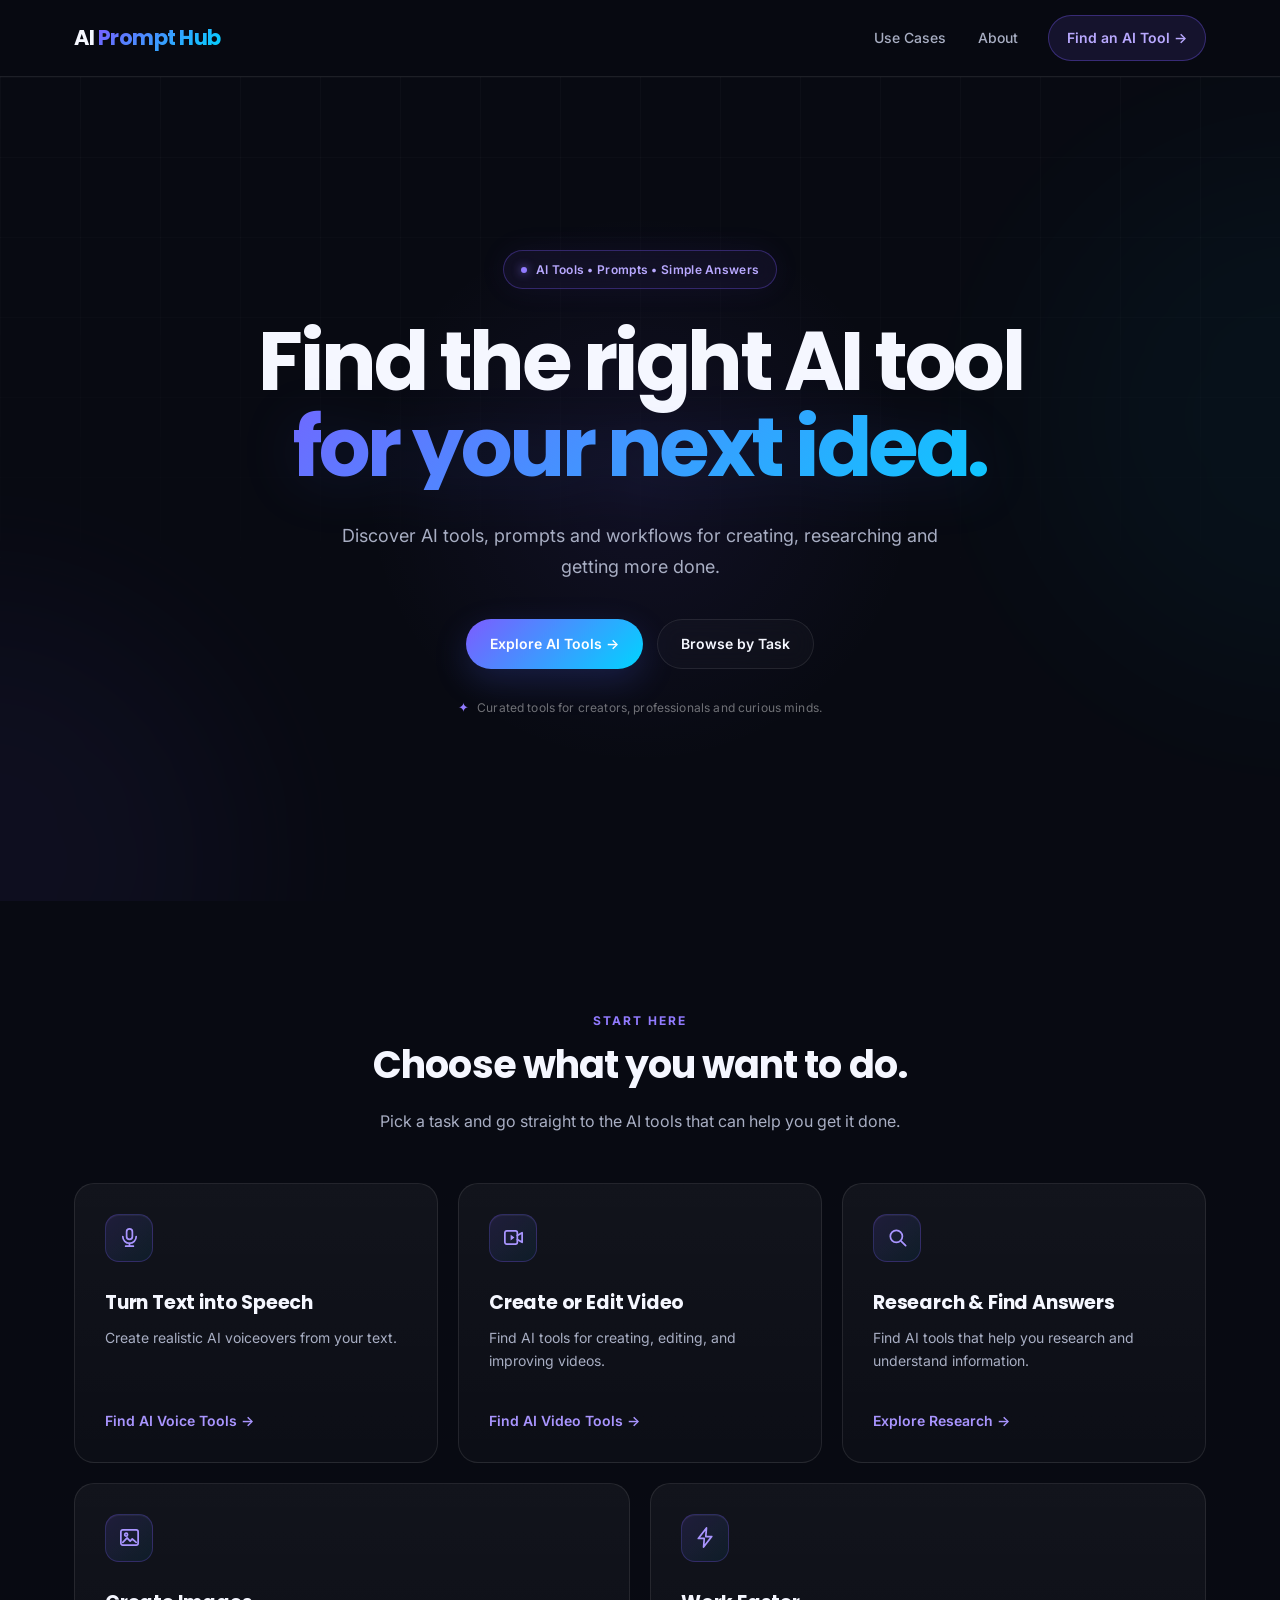
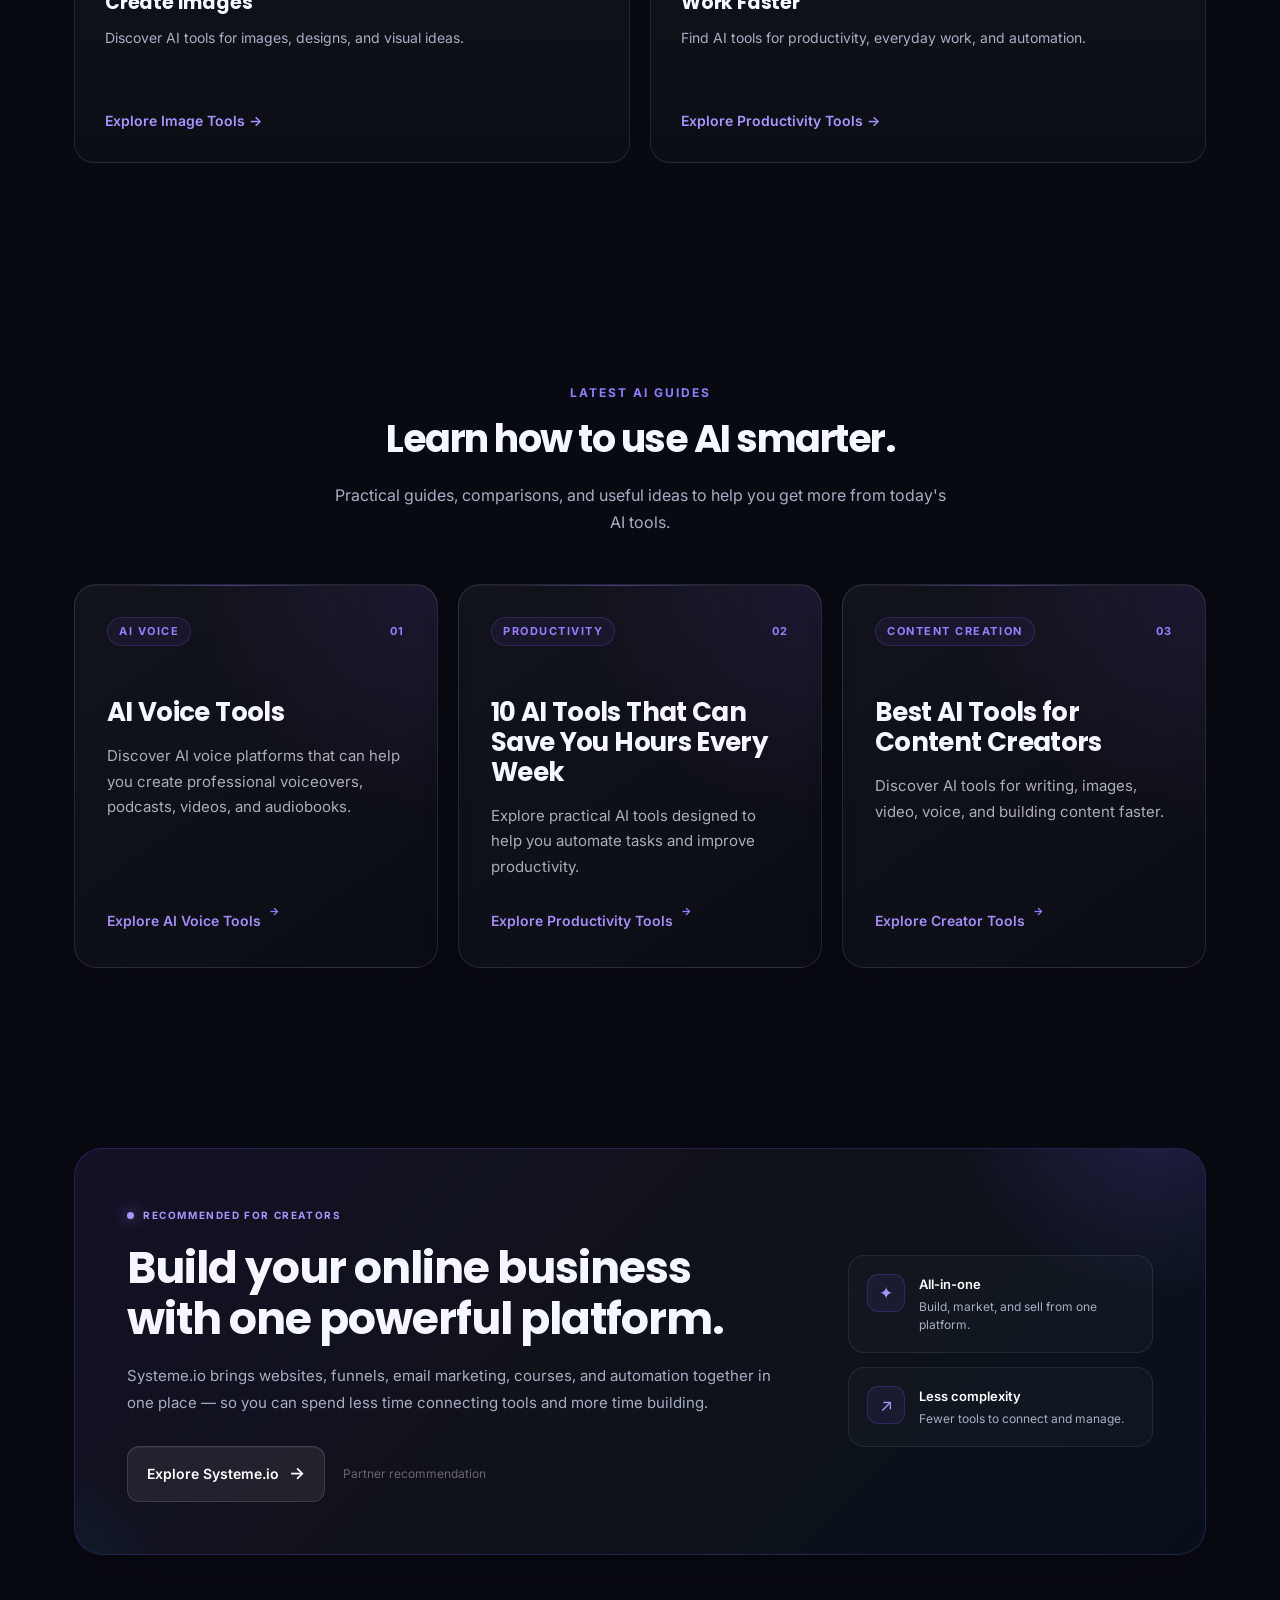
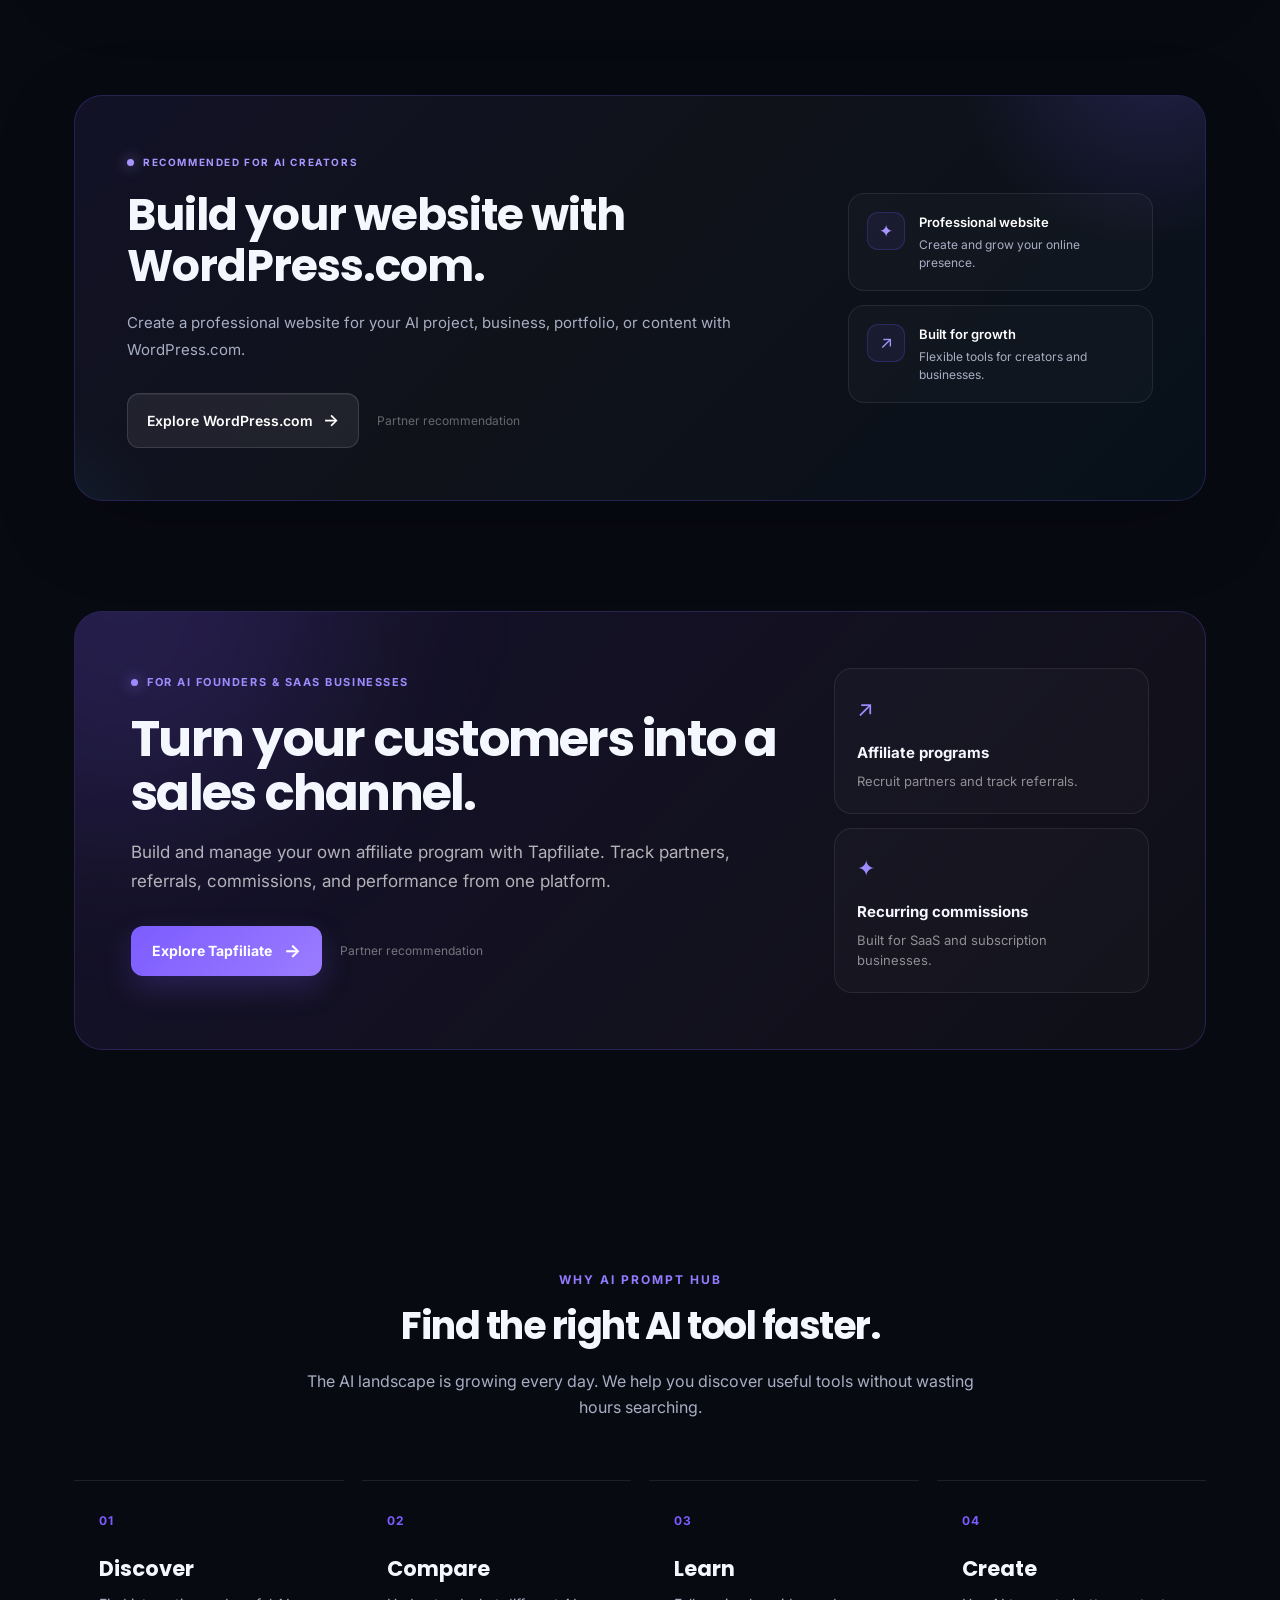
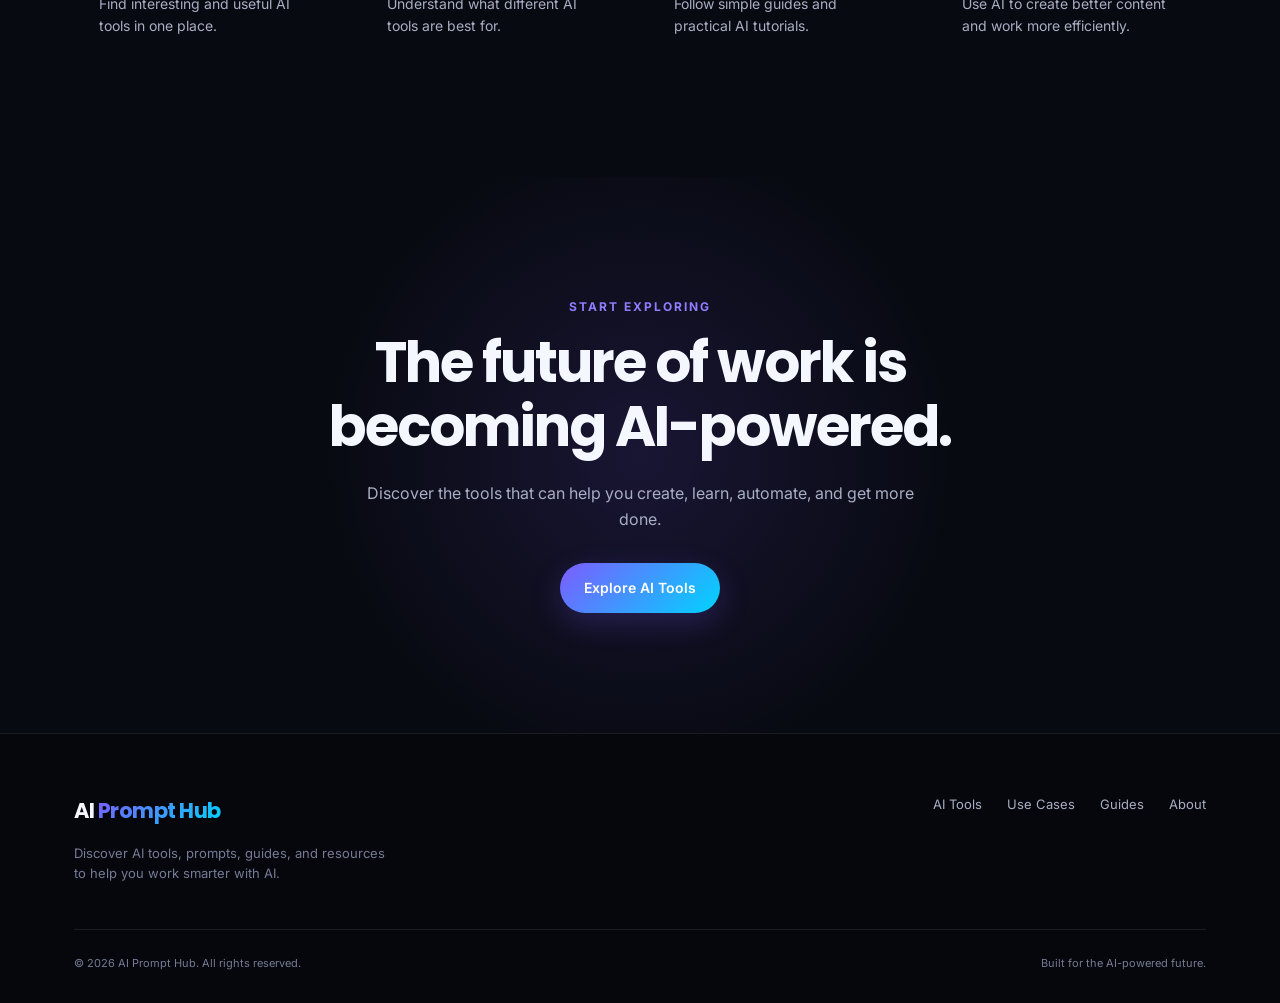
==== commit 3c646245: "Add WordPress.com Business Plan partner section" ====
--- a/index.html
+++ b/index.html
@@ -725,6 +725,98 @@
 
     </div>
 </section>
+
+    <!-- ========================================
+     WORDPRESS.COM BUSINESS PLAN PARTNER
+========================================= -->
+
+<section class="section partner-section">
+
+    <div class="container">
+
+        <div class="premium-partner-card">
+
+            <div class="partner-glow"></div>
+
+            <div class="partner-content">
+
+                <div class="partner-label">
+                    <span class="partner-dot"></span>
+                    RECOMMENDED FOR AI CREATORS
+                </div>
+
+                <h2>
+                    Build your website
+                    with WordPress.com.
+                </h2>
+
+                <p class="partner-description">
+                    Create a professional website for your AI project,
+                    business, portfolio, or content with WordPress.com.
+                </p>
+
+                <div class="partner-actions">
+
+                    <a
+                        href="https://automattic.pxf.io/c/7540894/4050133/22744"
+                        class="partner-button"
+                        target="_blank"
+                        rel="noopener noreferrer sponsored"
+                    >
+                        Explore WordPress.com
+                        <span>→</span>
+                    </a>
+
+                    <span class="partner-note">
+                        Partner recommendation
+                    </span>
+
+                </div>
+
+            </div>
+
+            <div class="partner-side">
+
+                <div class="partner-side-card">
+
+                    <span class="partner-side-icon">
+                        ✦
+                    </span>
+
+                    <span class="partner-side-title">
+                        Professional website
+                    </span>
+
+                    <span class="partner-side-text">
+                        Create and grow your online presence.
+                    </span>
+
+                </div>
+
+                <div class="partner-side-card">
+
+                    <span class="partner-side-icon">
+                        ↗
+                    </span>
+
+                    <span class="partner-side-title">
+                        Built for growth
+                    </span>
+
+                    <span class="partner-side-text">
+                        Flexible tools for creators and businesses.
+                    </span>
+
+                </div>
+
+            </div>
+
+        </div>
+
+    </div>
+
+</section>
+
 <!-- ========================================
      TAPFIlIATE PARTNER
 ======================================== -->
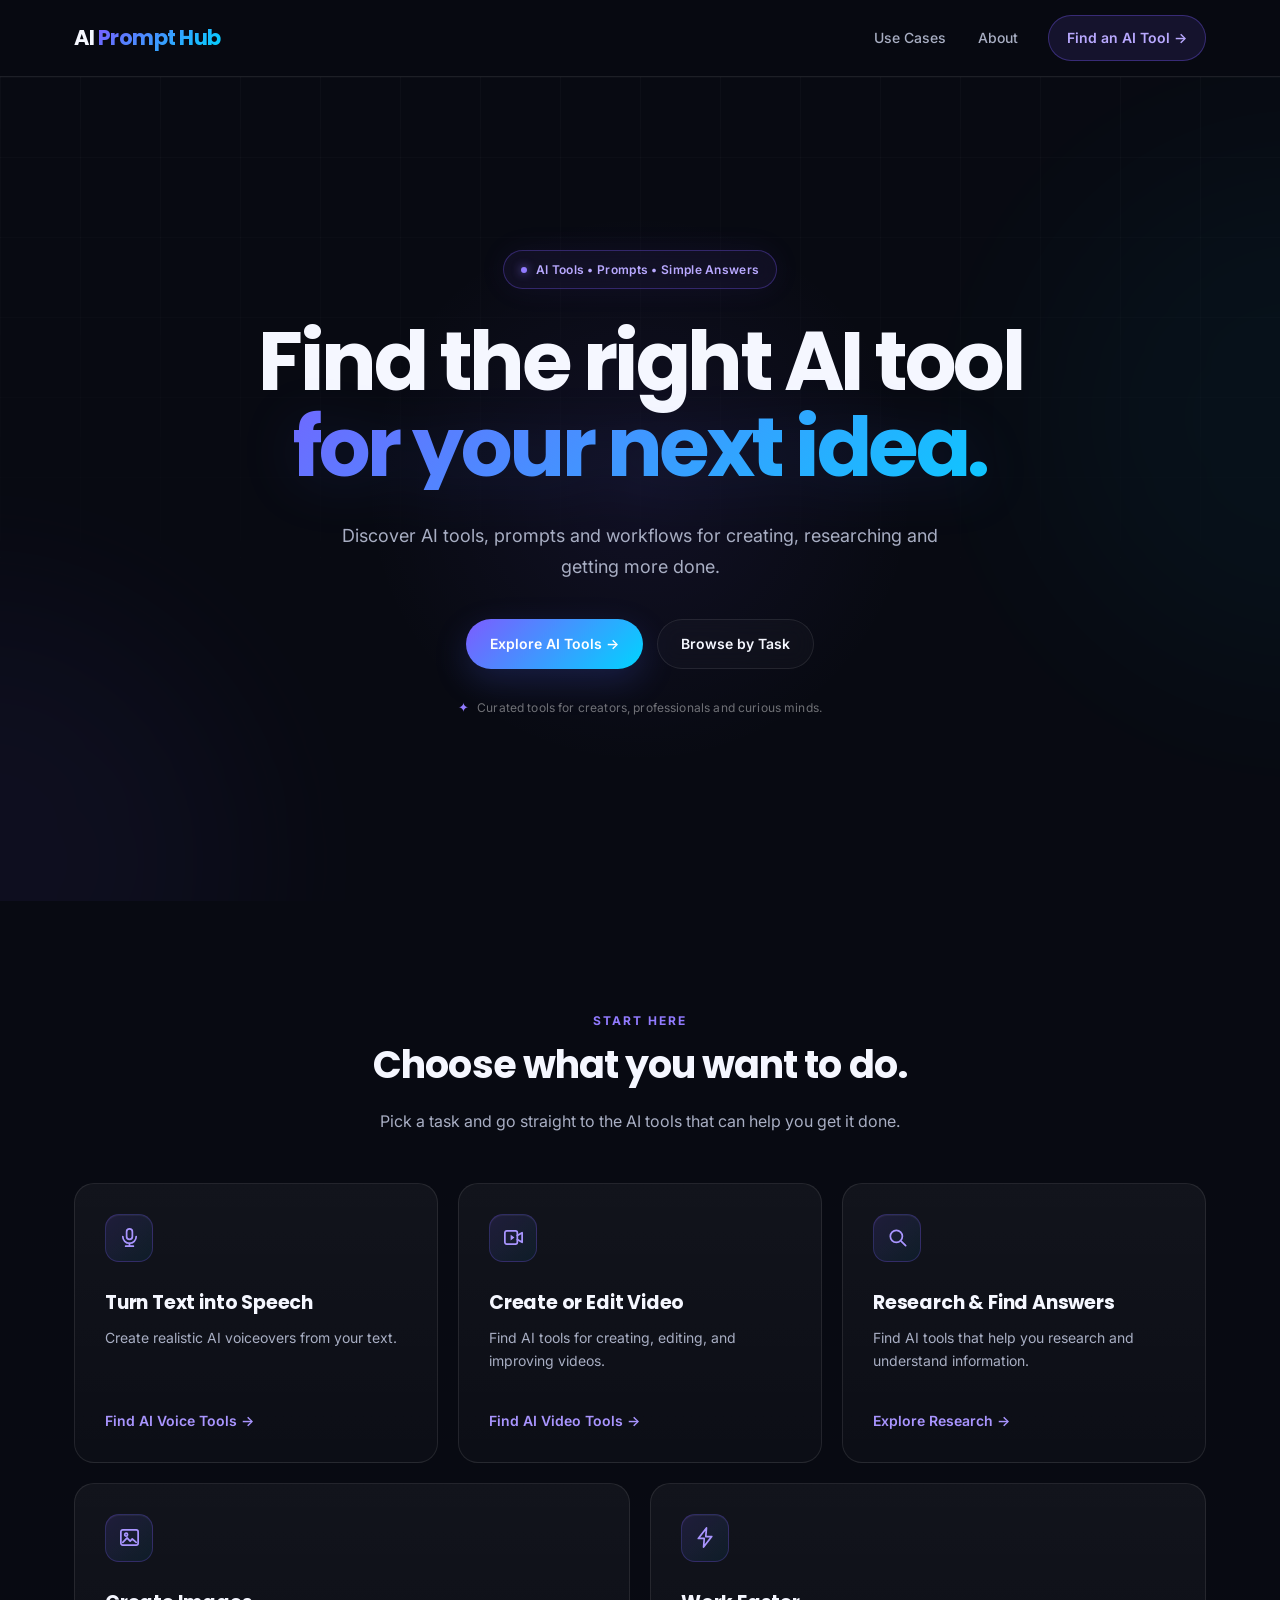
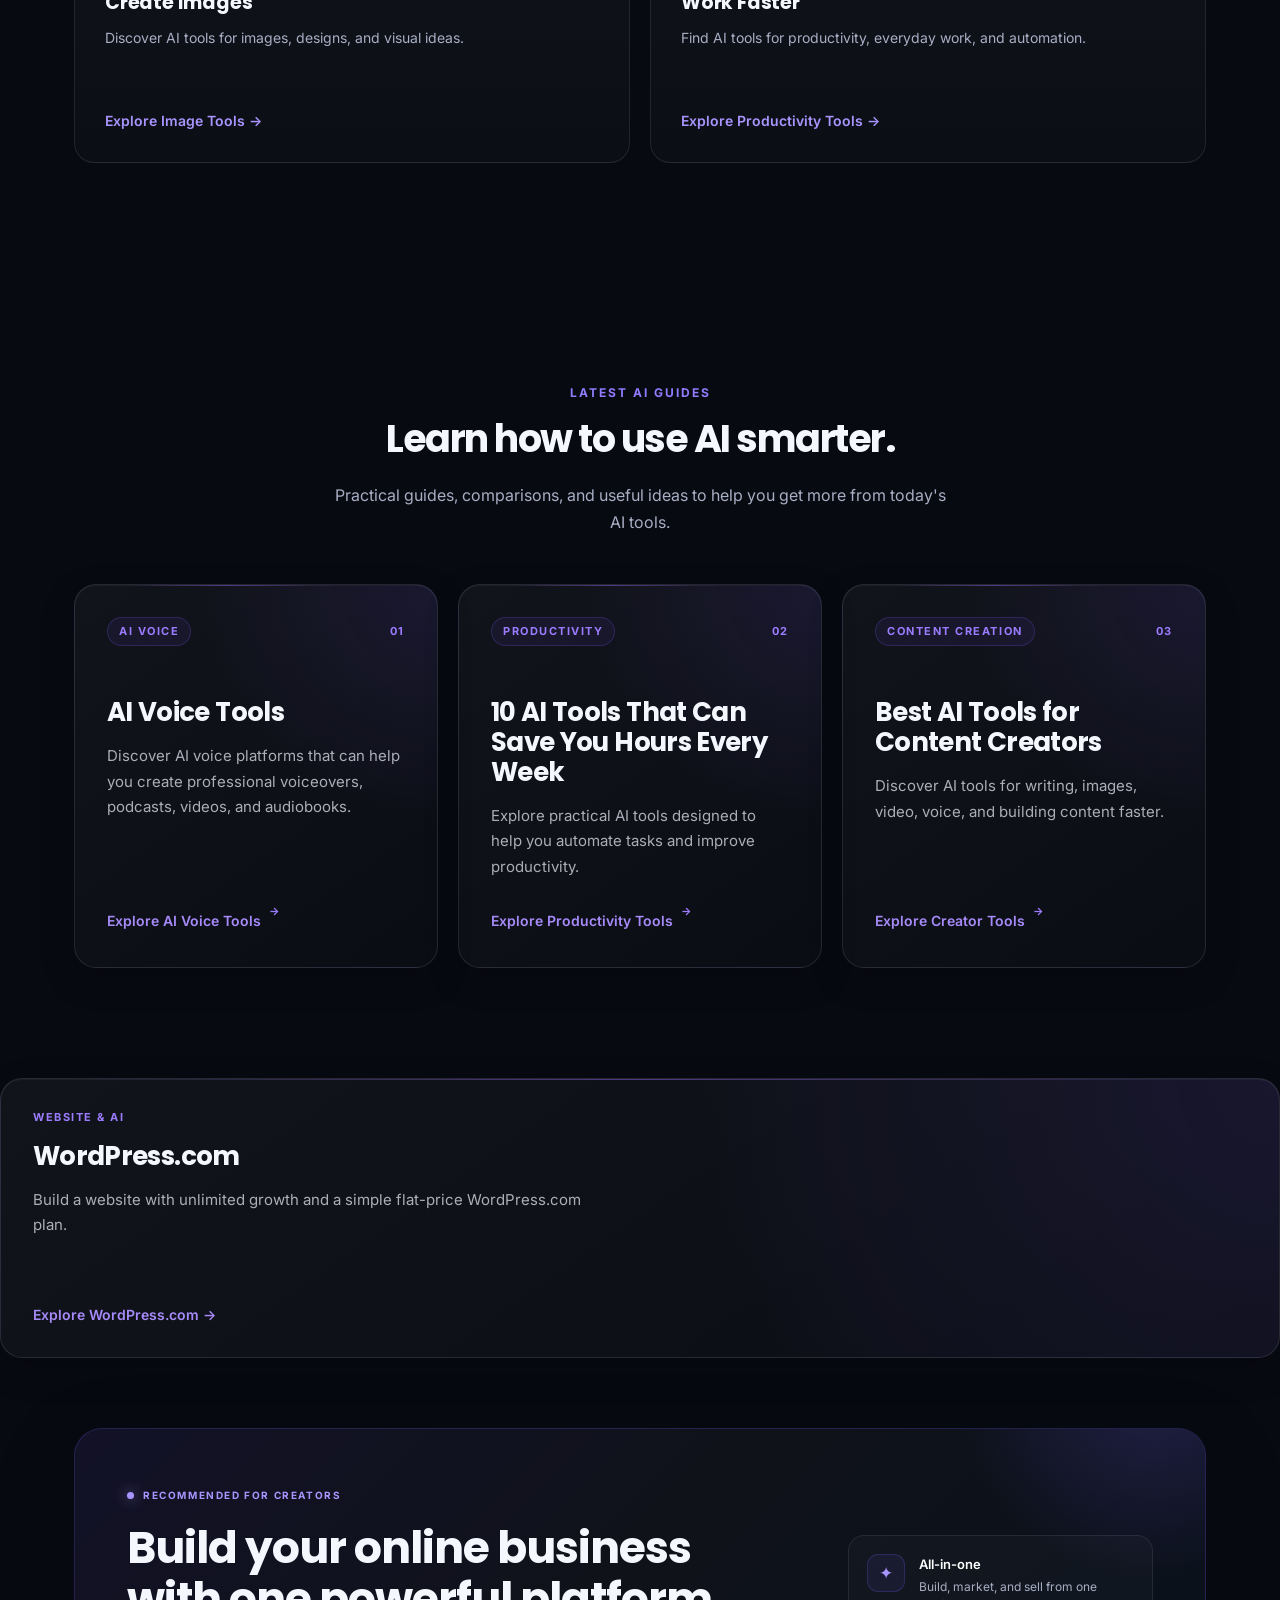
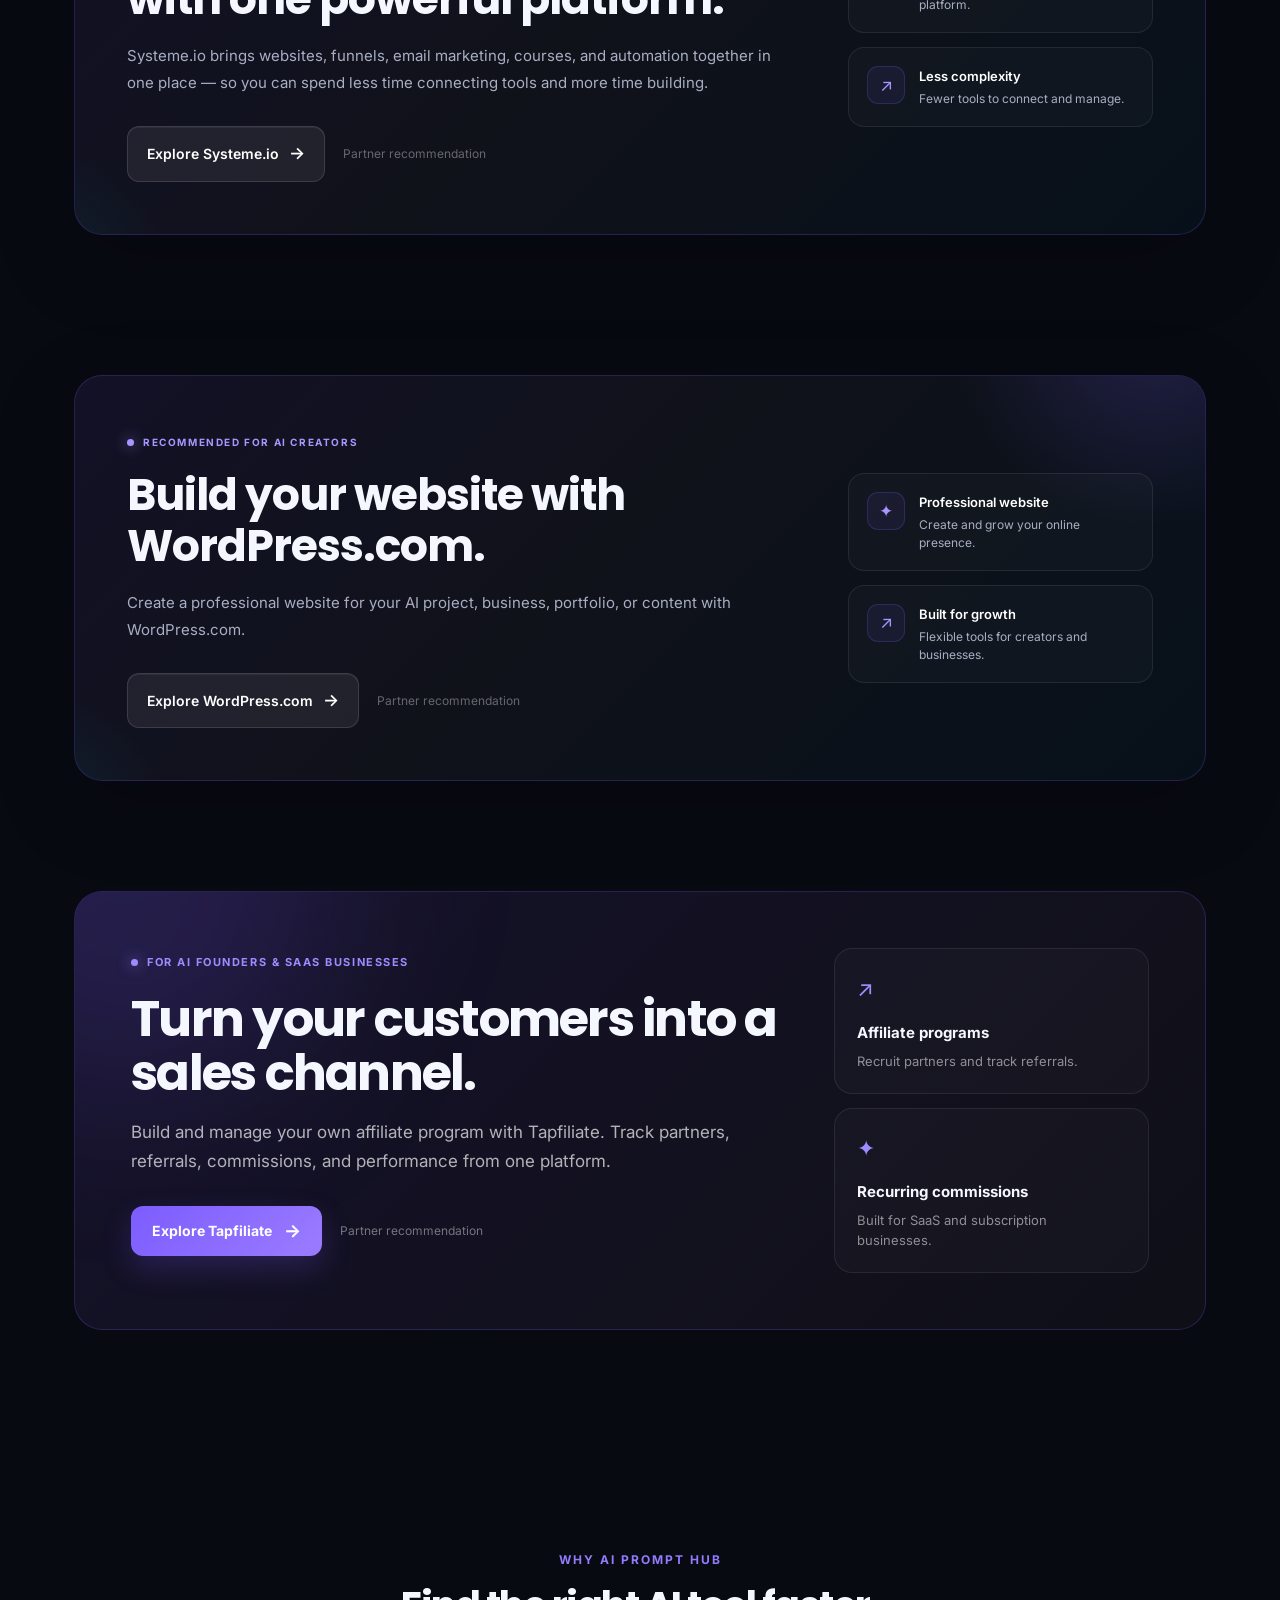
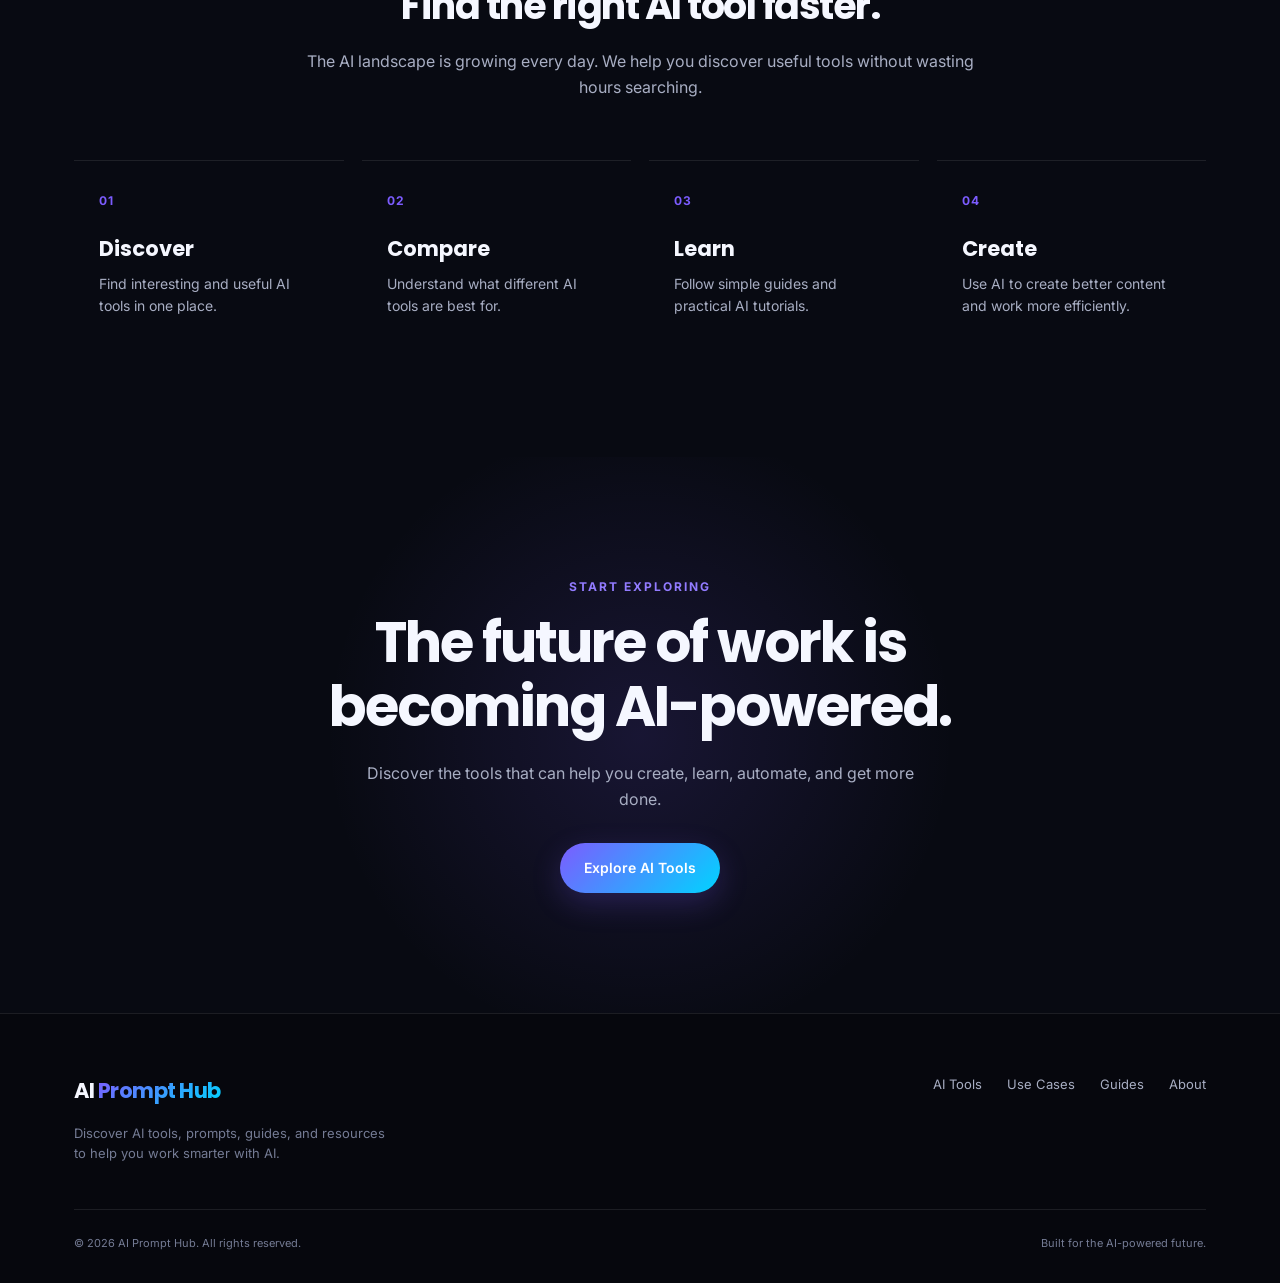
==== commit 09c9258a: "Add WordPress.com affiliate card" ====
--- a/index.html
+++ b/index.html
@@ -624,6 +624,33 @@
     </div>
 
 </section>
+<!-- WORDPRESS.COM -->
+
+<article class="guide-card">
+
+    <span>
+        WEBSITE & AI
+    </span>
+
+    <h3>
+        WordPress.com
+    </h3>
+
+    <p>
+        Build a website with unlimited growth
+        and a simple flat-price WordPress.com plan.
+    </p>
+
+    <a
+        href="https://automattic.pxf.io/c/7540894/3719513/22744"
+        target="_blank"
+        rel="nofollow sponsored noopener"
+    >
+        Explore WordPress.com →
+    </a>
+
+</article>
+    
 <!-- ========================================
      SYSTEME.IO PARTNER
 ========================================= -->
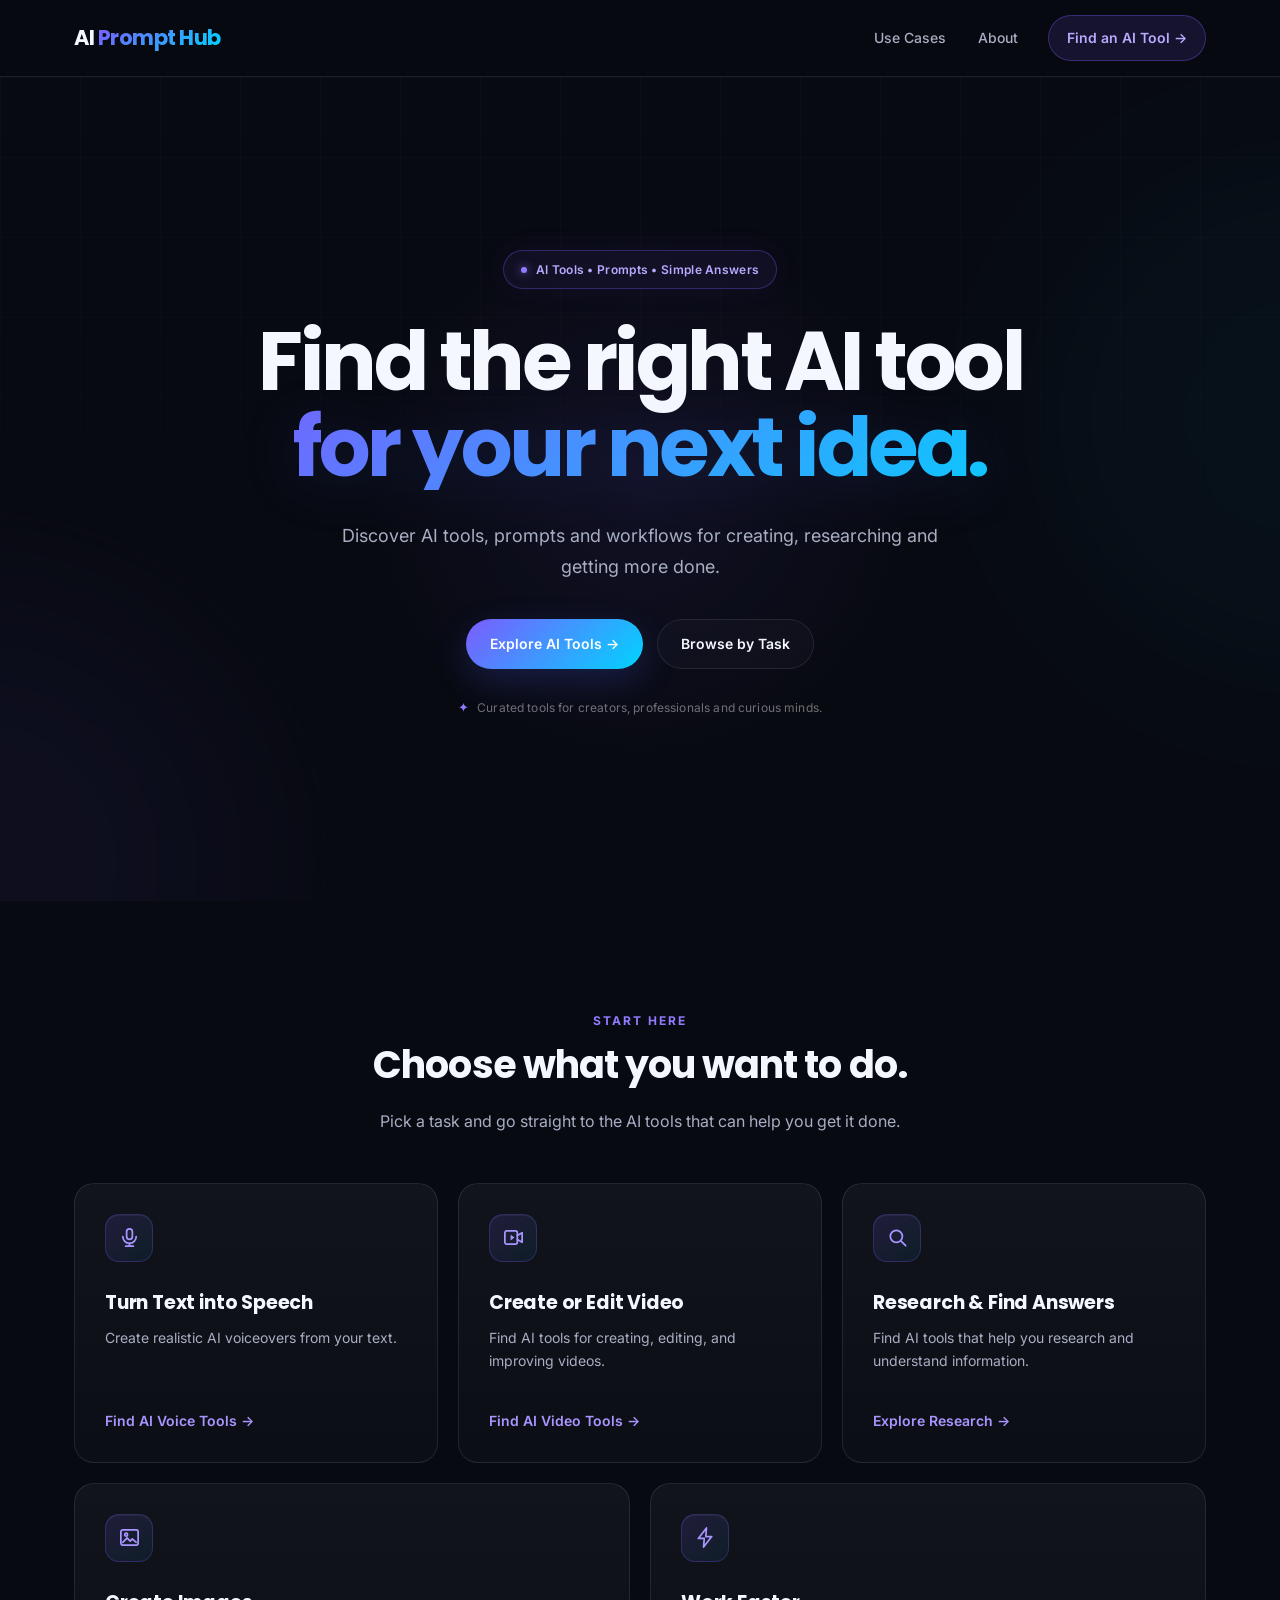
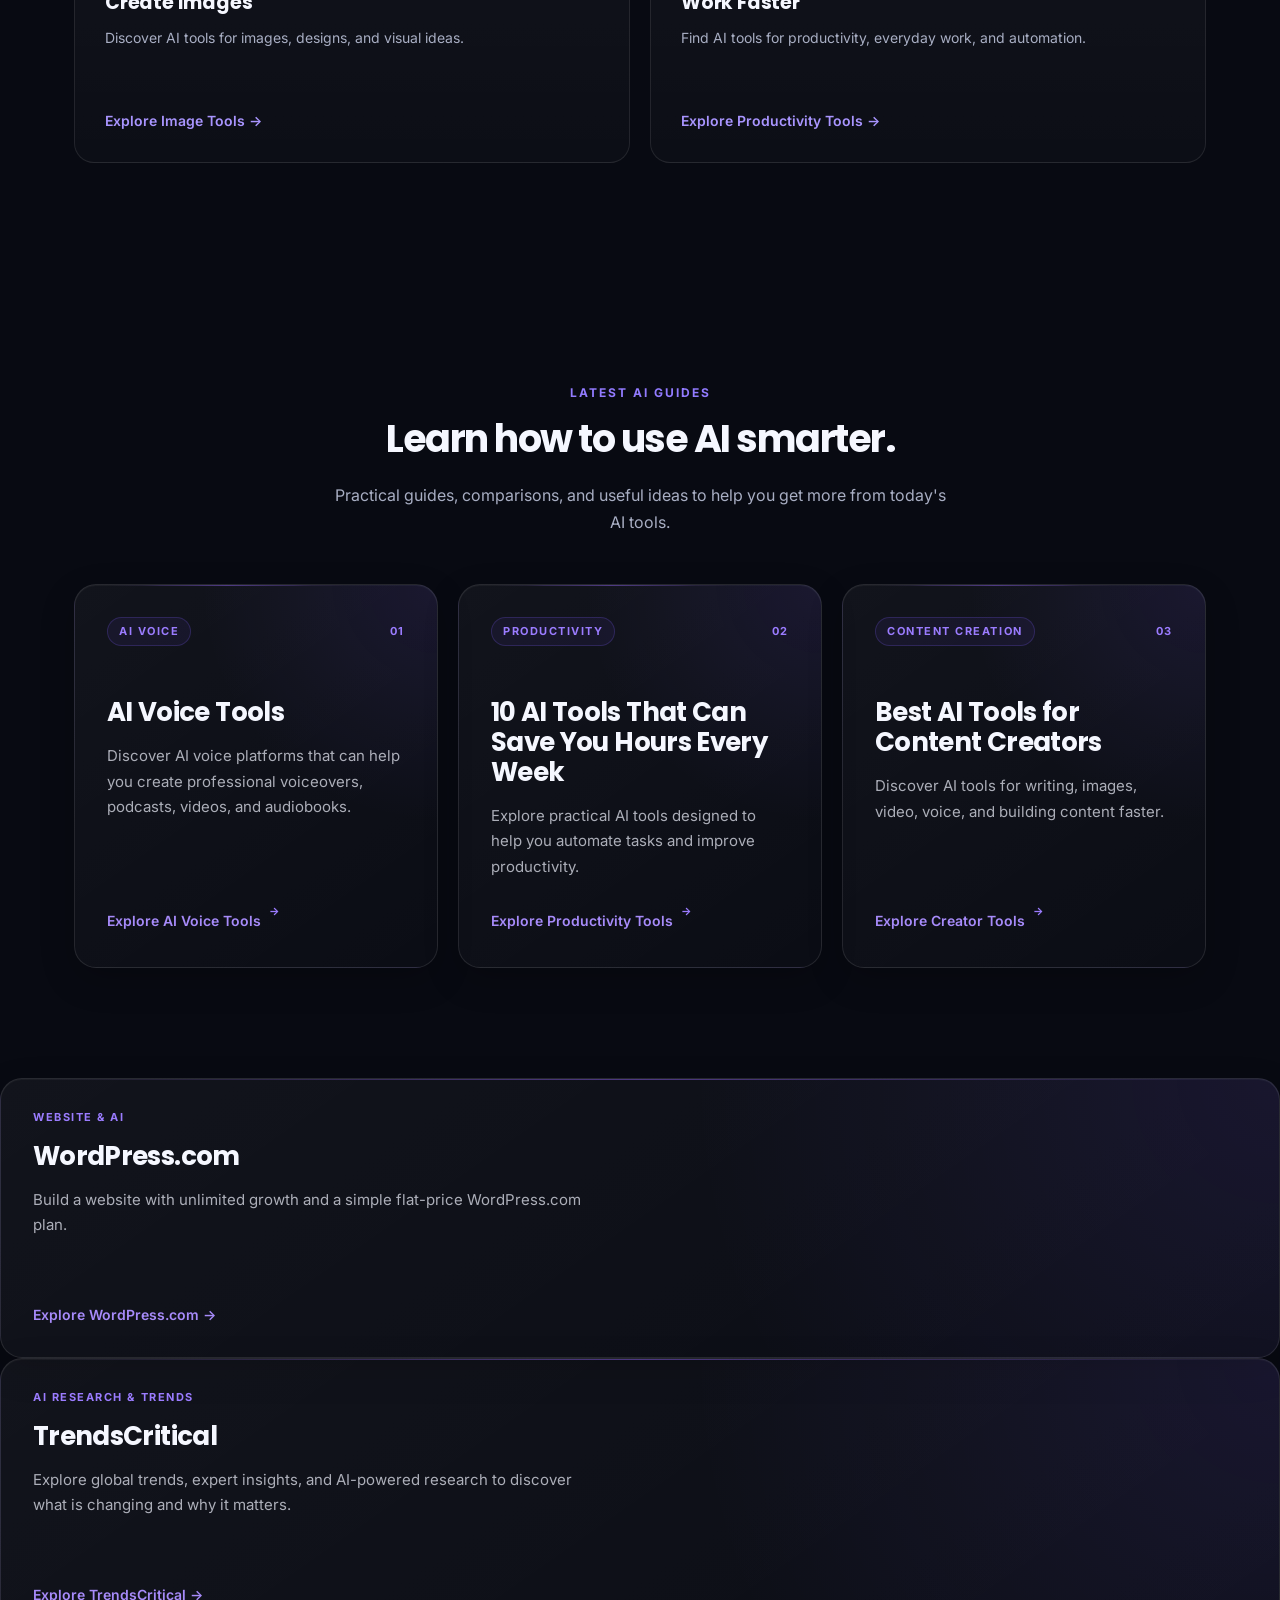
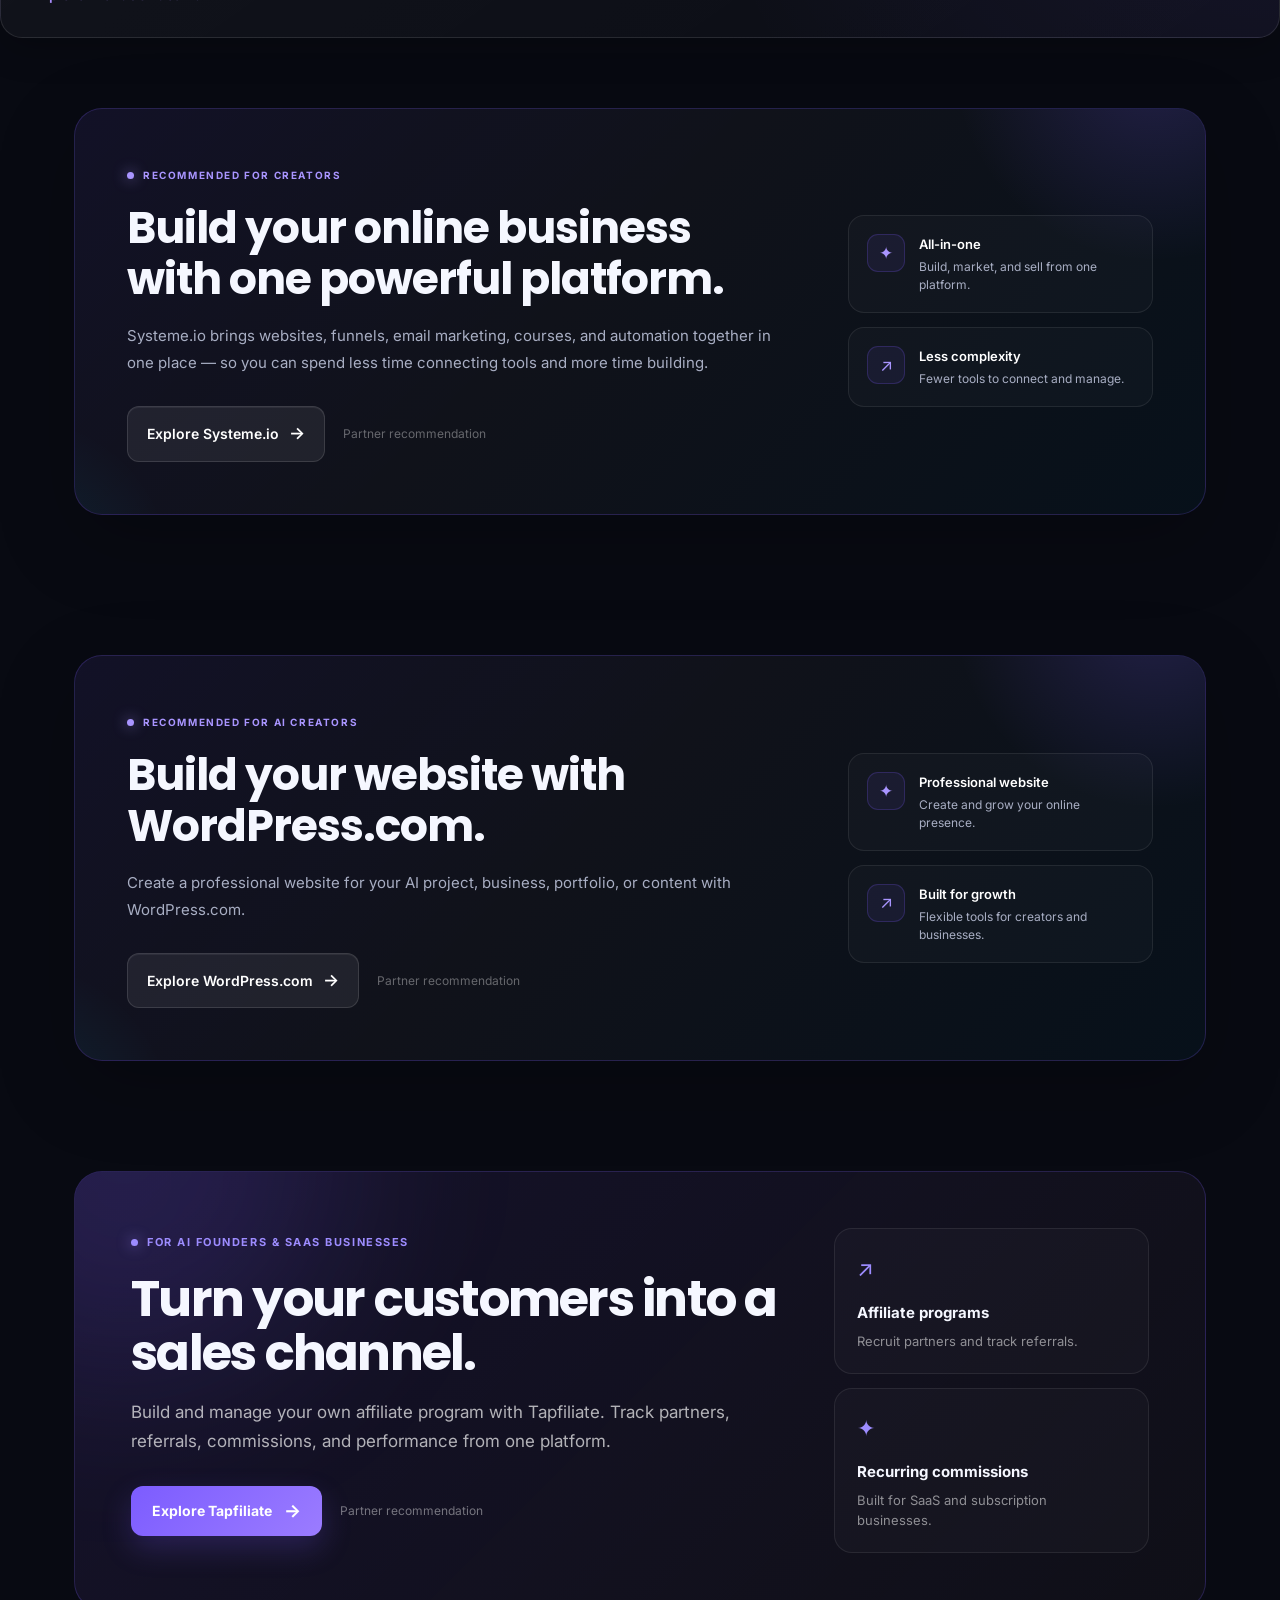
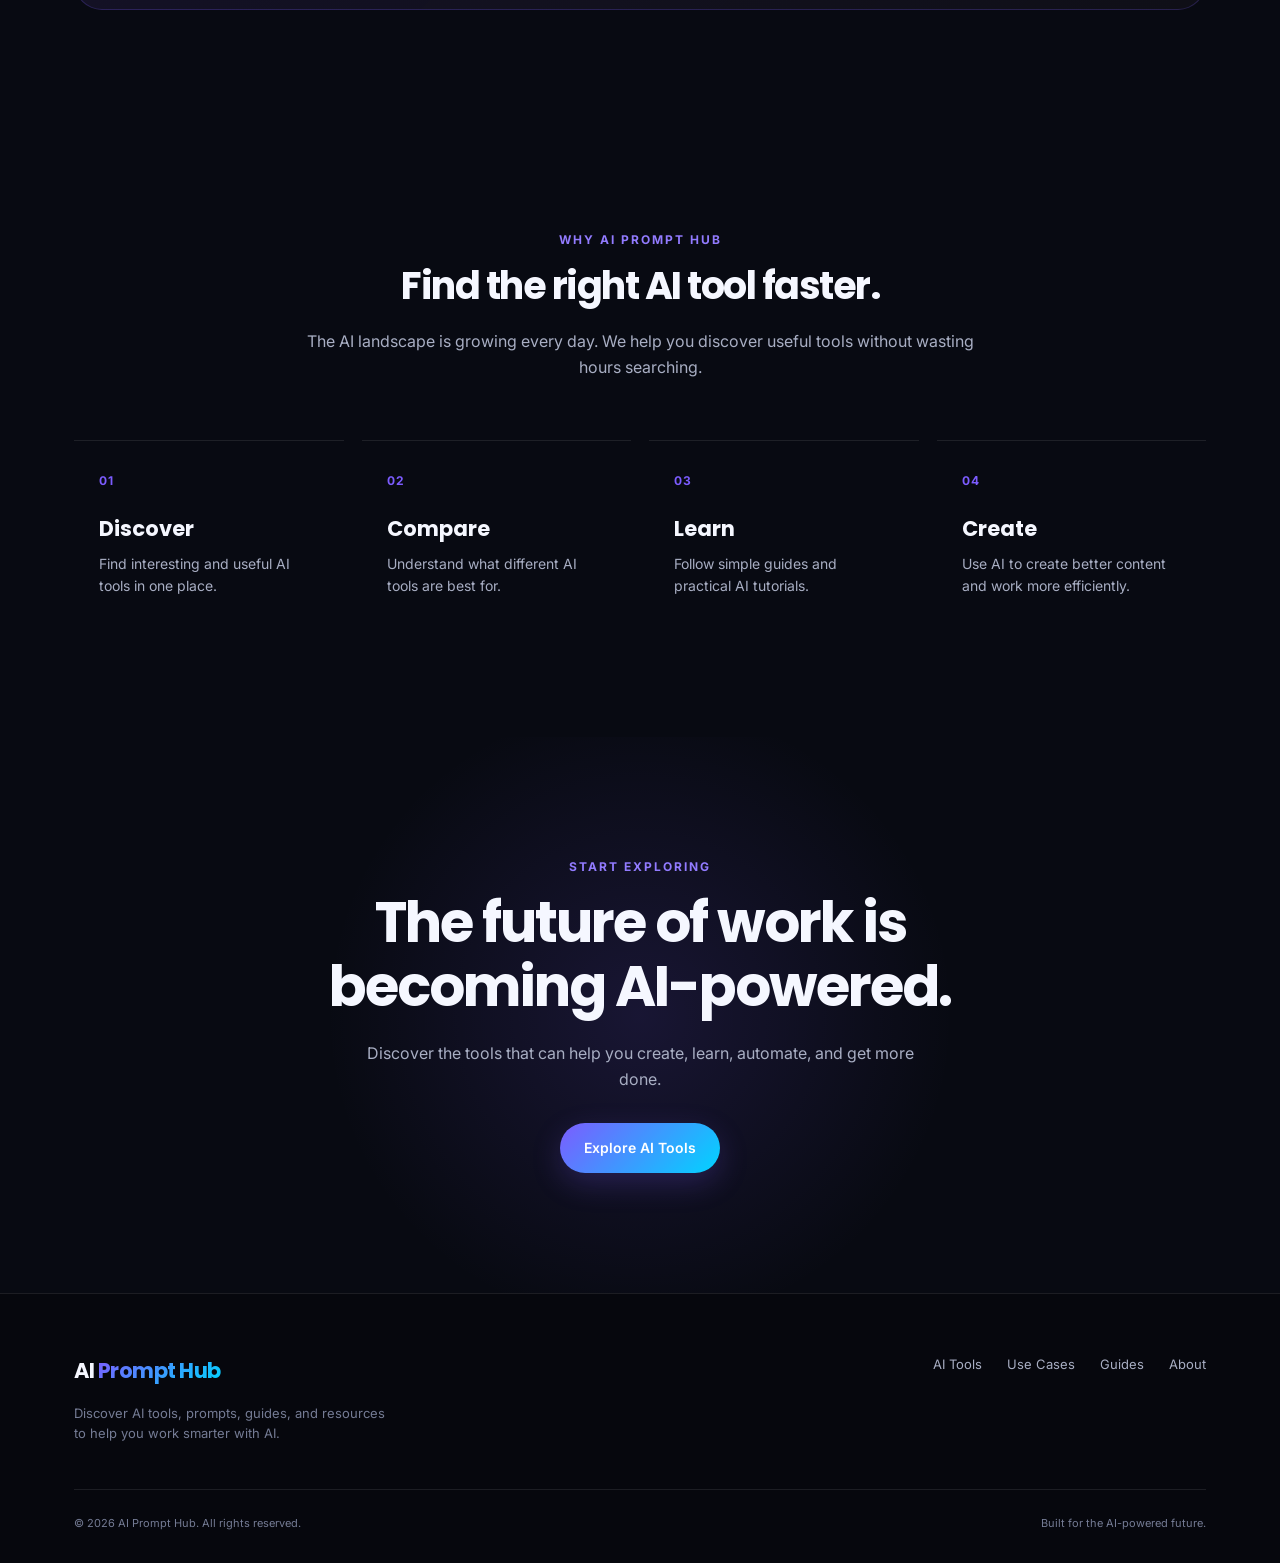
==== commit 0143d1e3: "Add TrendsCritical affiliate card" ====
--- a/index.html
+++ b/index.html
@@ -650,7 +650,33 @@
     </a>
 
 </article>
-    
+  <!-- TRENDSCRITICAL -->
+
+<article class="guide-card">
+
+    <span>
+        AI RESEARCH & TRENDS
+    </span>
+
+    <h3>
+        TrendsCritical
+    </h3>
+
+    <p>
+        Explore global trends, expert insights,
+        and AI-powered research to discover
+        what is changing and why it matters.
+    </p>
+
+    <a
+        href="YOUR-TRENDSCRITICAL-AFFILIATE-LINK"
+        target="_blank"
+        rel="nofollow sponsored noopener"
+    >
+        Explore TrendsCritical →
+    </a>
+
+</article>  
 <!-- ========================================
      SYSTEME.IO PARTNER
 ========================================= -->
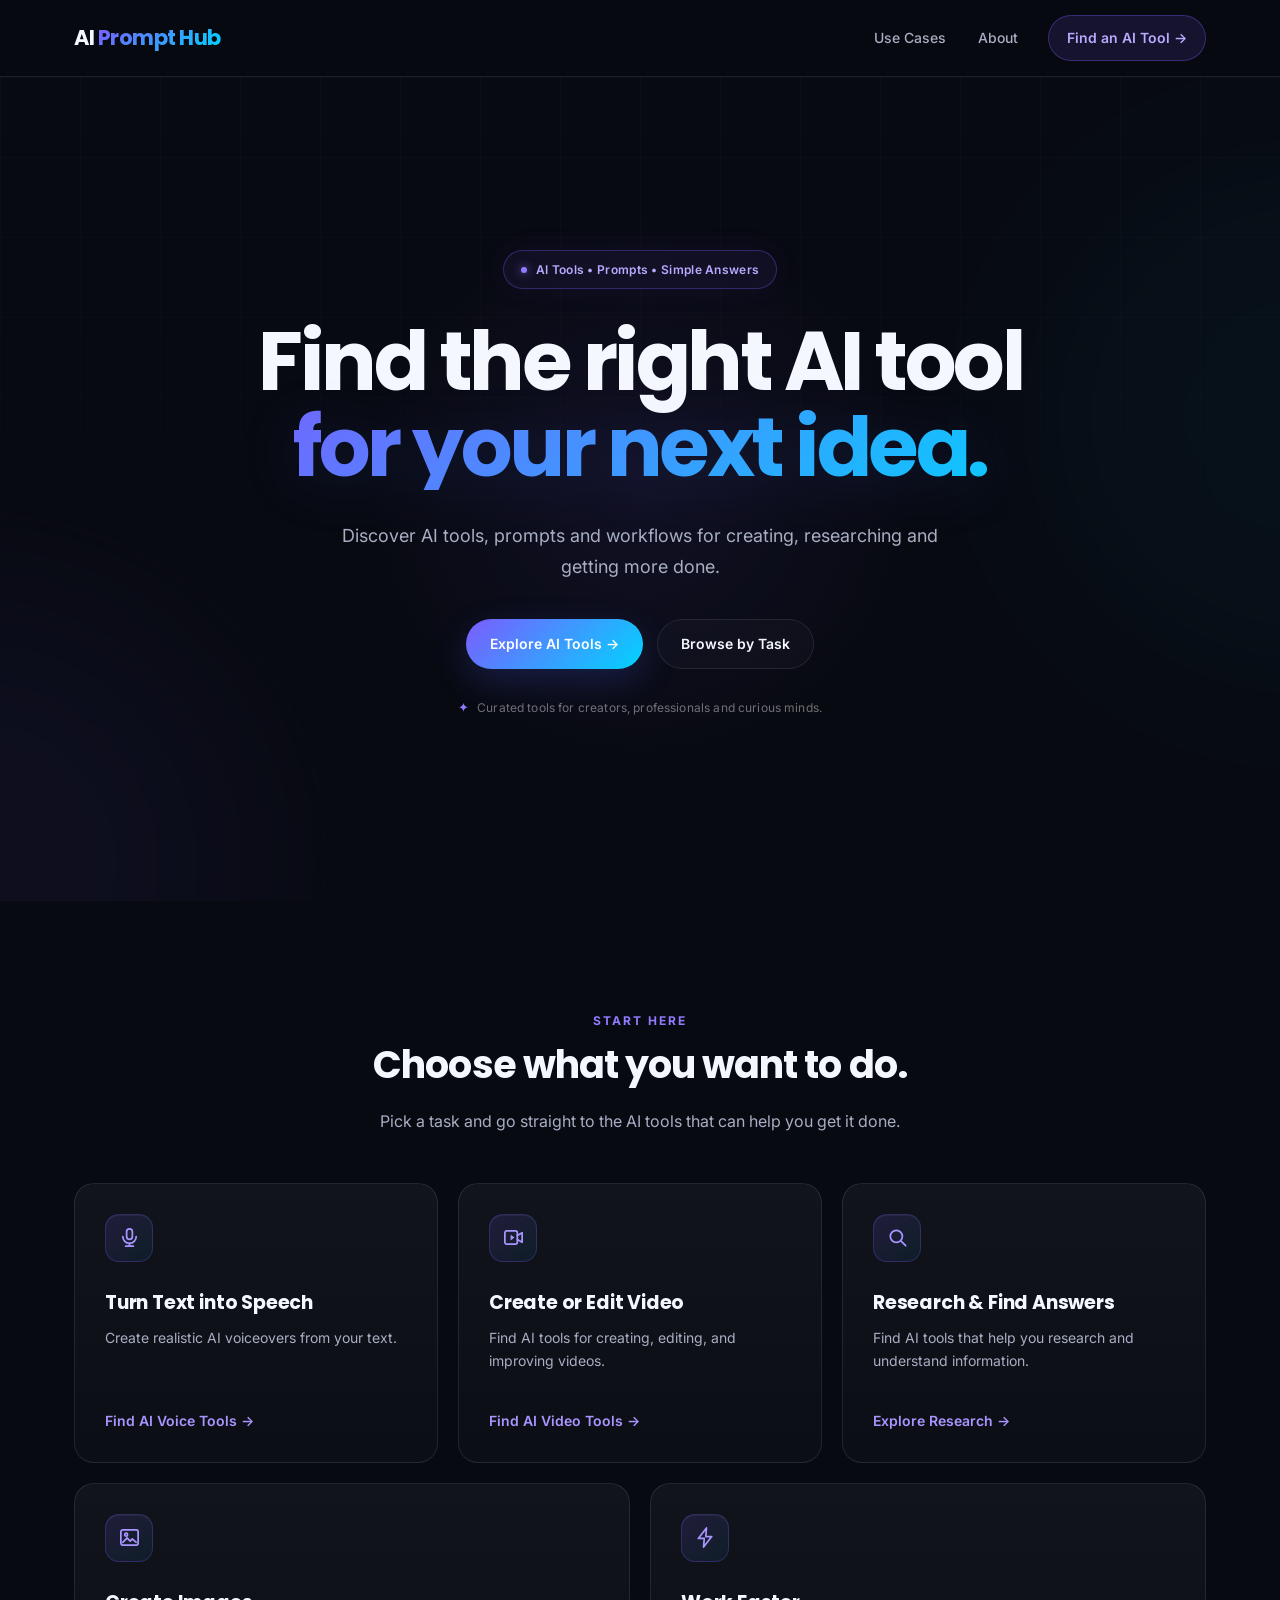
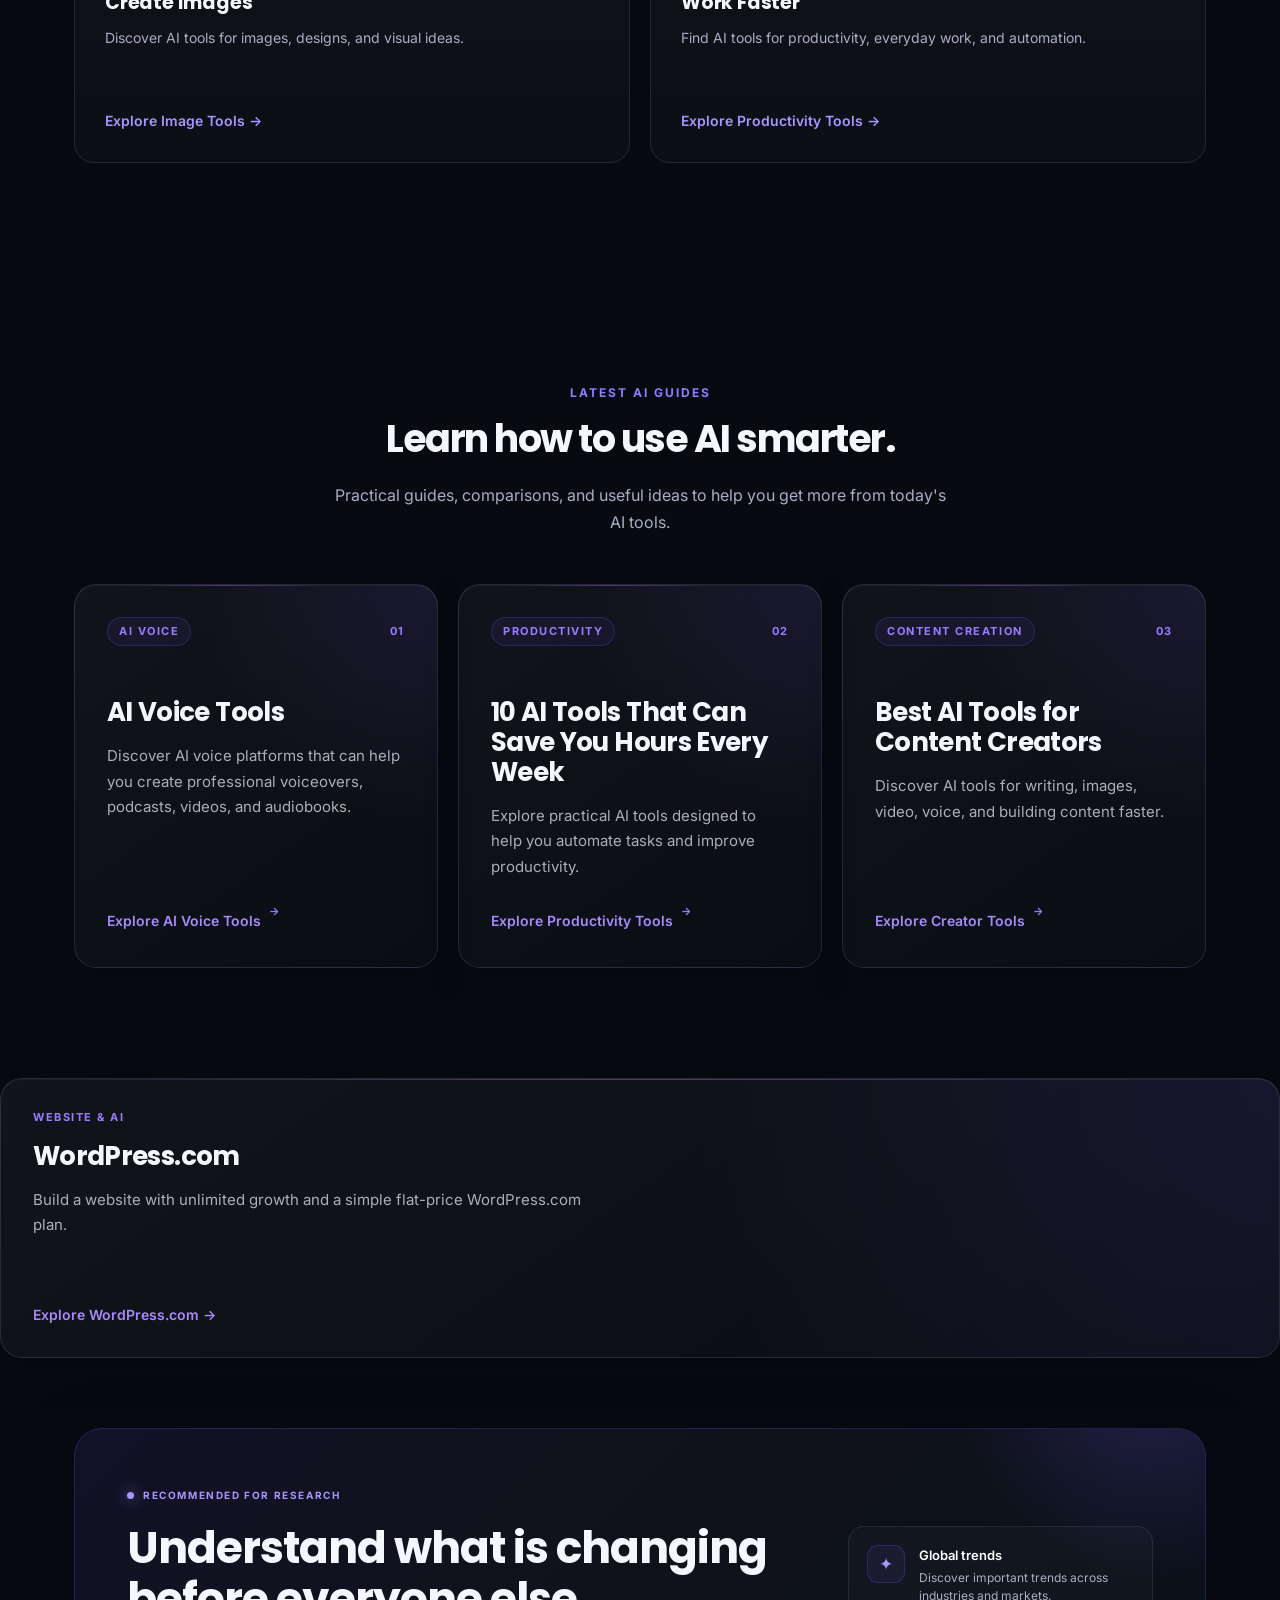
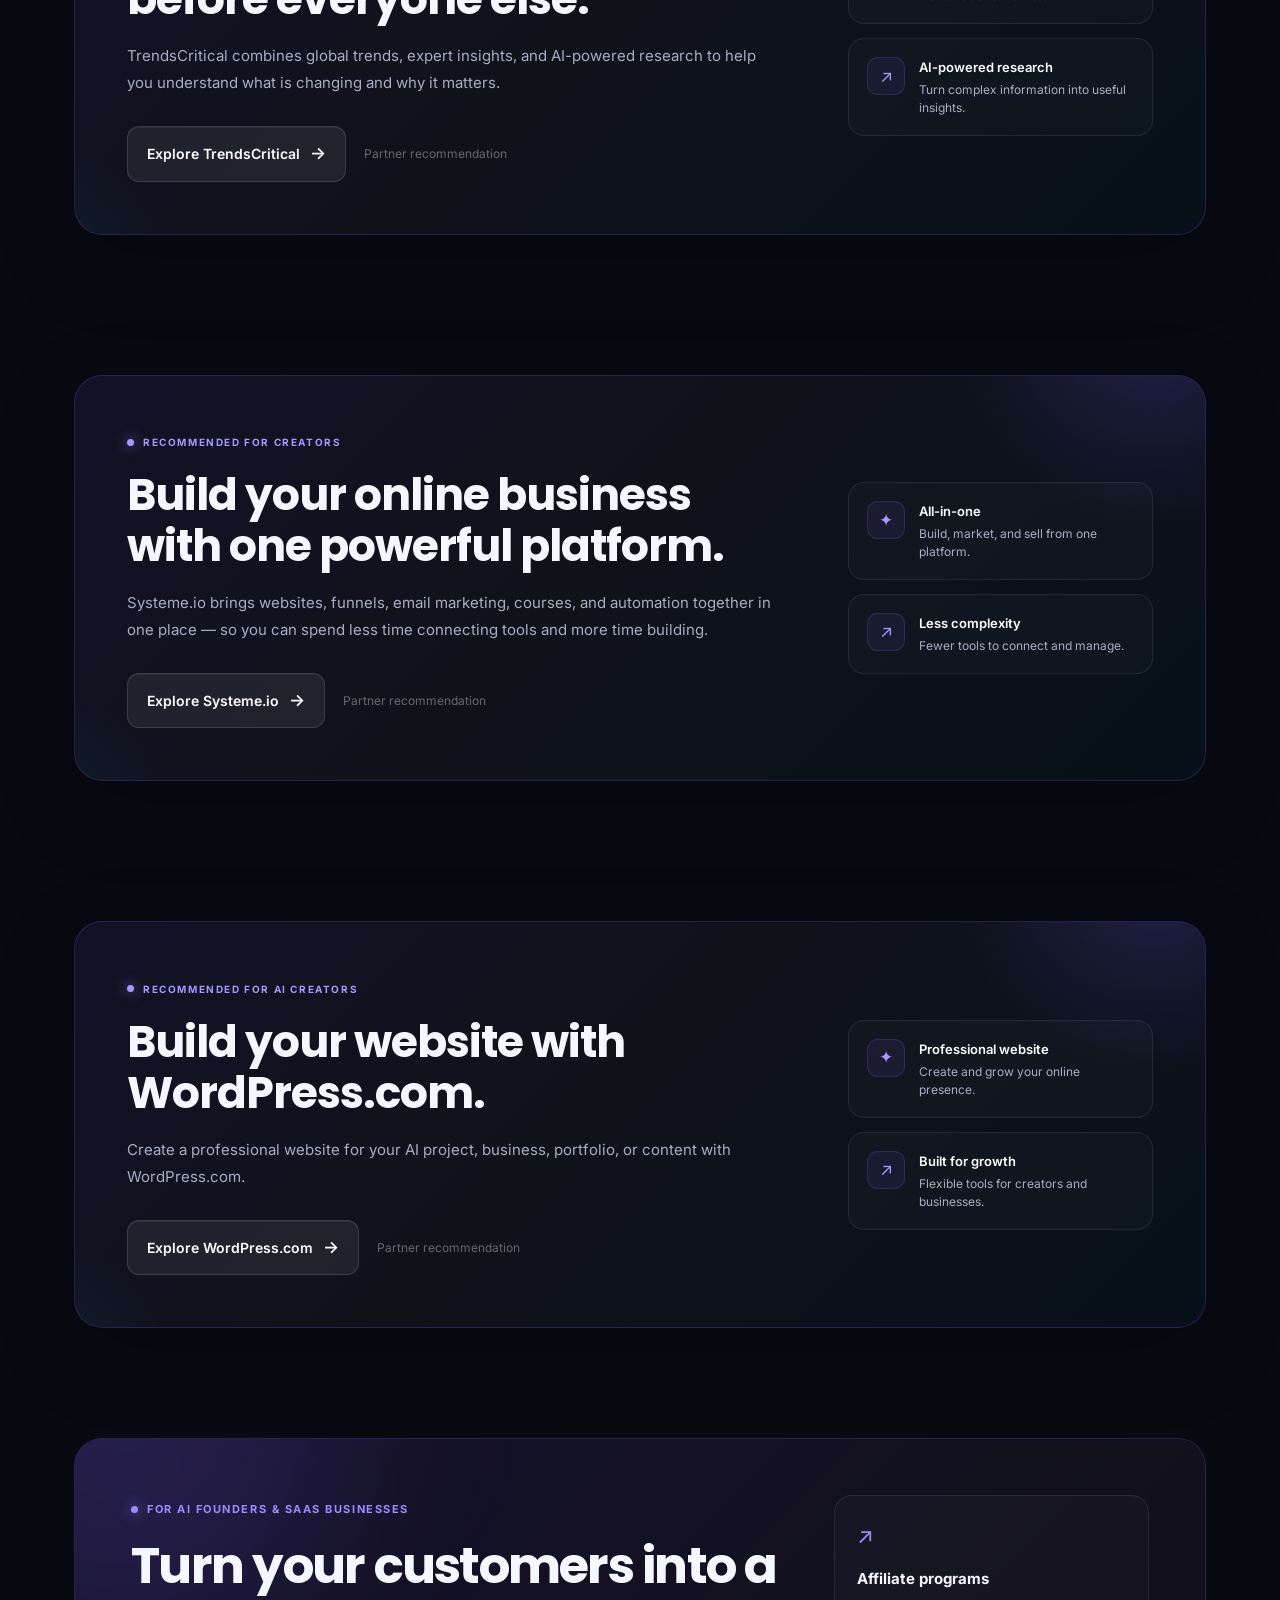
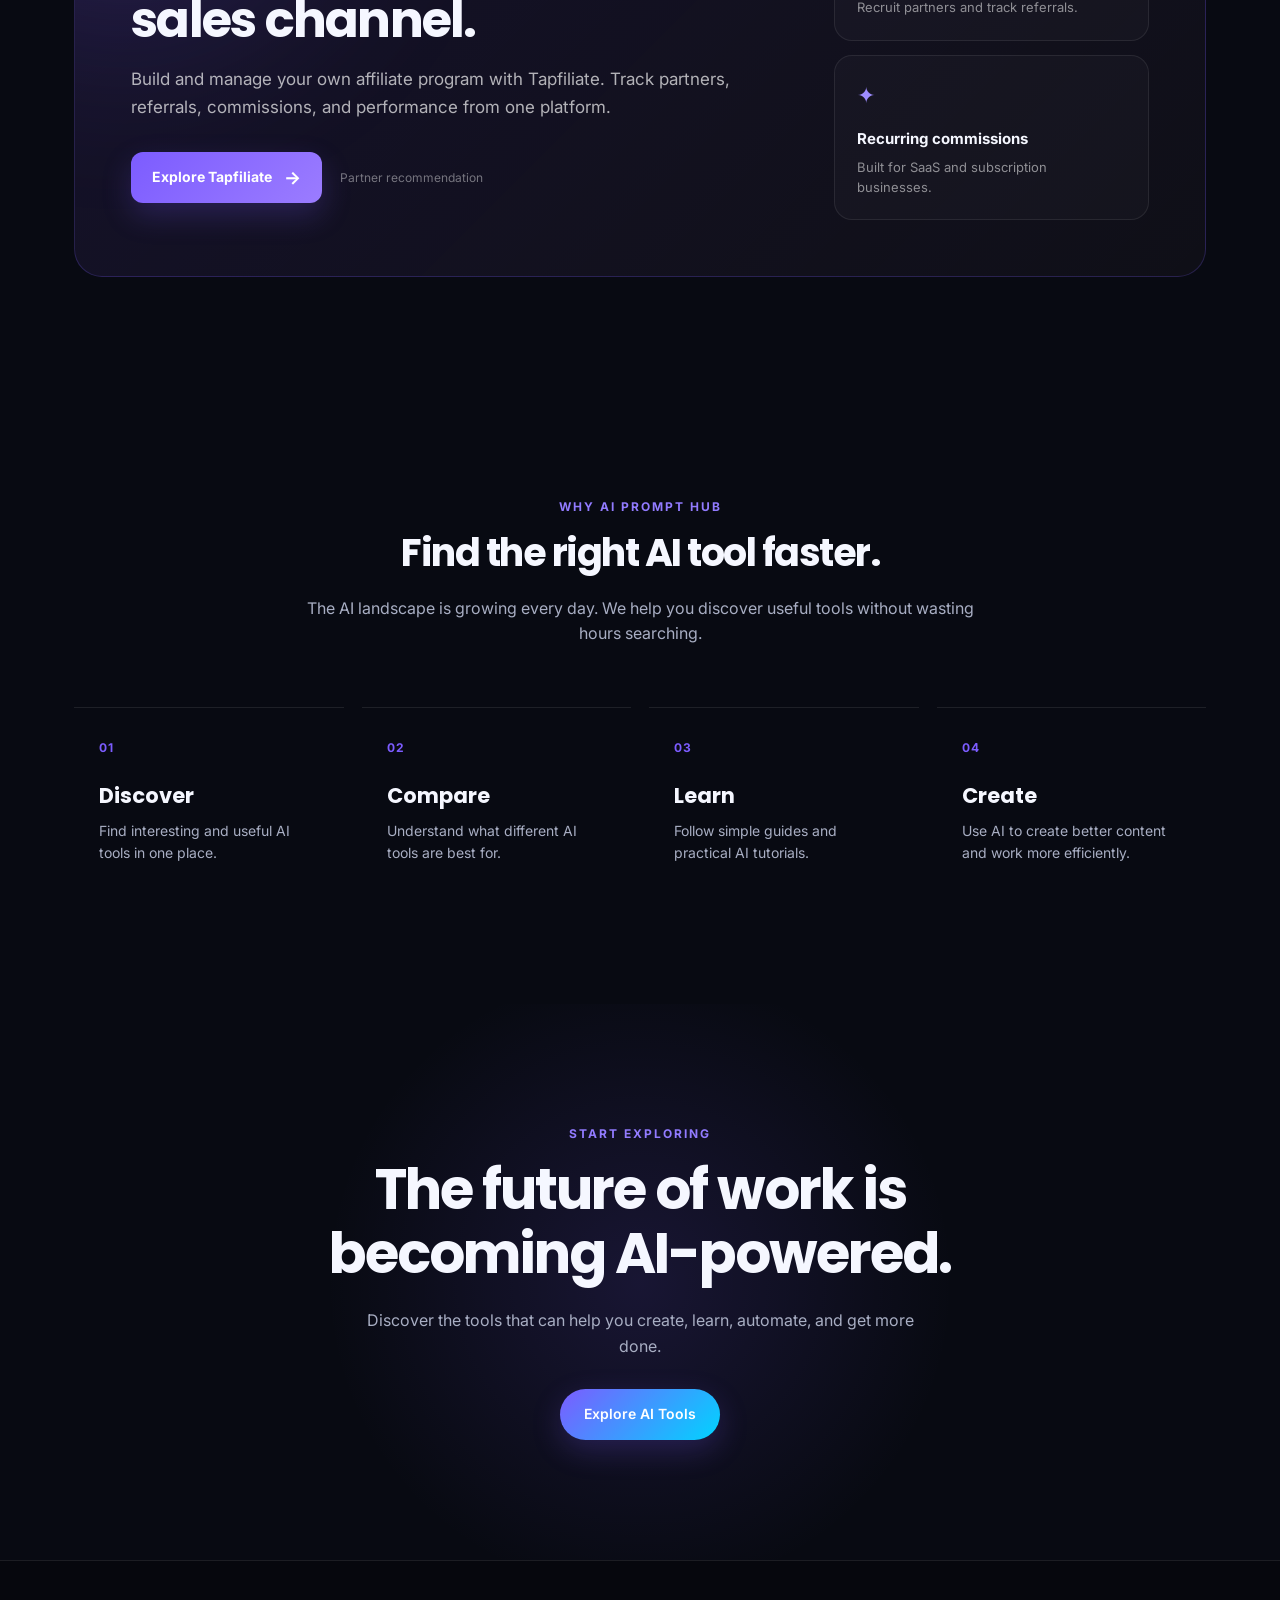
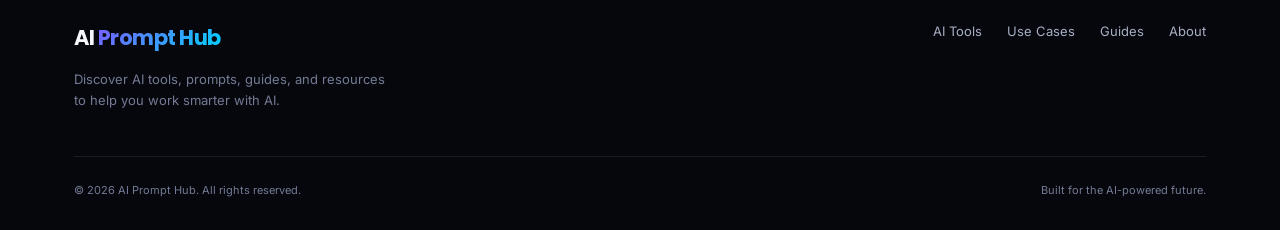
==== commit a1db1c71: "Redesign TrendsCritical as premium partner card" ====
--- a/index.html
+++ b/index.html
@@ -650,32 +650,106 @@
     </a>
 
 </article>
-  <!-- TRENDSCRITICAL -->
-
-<article class="guide-card">
-
-    <span>
-        AI RESEARCH & TRENDS
-    </span>
-
-    <h3>
-        TrendsCritical
-    </h3>
-
-    <p>
-        Explore global trends, expert insights,
-        and AI-powered research to discover
-        what is changing and why it matters.
-    </p>
-
-    <a
-        href="YOUR-TRENDSCRITICAL-AFFILIATE-LINK"
-        target="_blank"
-        rel="nofollow sponsored noopener"
-    >
-        Explore TrendsCritical →
-    </a>
-
+ <!-- ========================================
+     TRENDSCRITICAL
+========================================= -->
+
+<section class="section partner-section">
+
+    <div class="container">
+
+        <div class="premium-partner-card">
+
+            <div class="partner-glow"></div>
+
+
+            <div class="partner-content">
+
+                <div class="partner-label">
+                    <span class="partner-dot"></span>
+                    RECOMMENDED FOR RESEARCH
+                </div>
+
+
+                <h2>
+                    Understand what is changing
+                    before everyone else.
+                </h2>
+
+
+                <p class="partner-description">
+                    TrendsCritical combines global trends,
+                    expert insights, and AI-powered research
+                    to help you understand what is changing
+                    and why it matters.
+                </p>
+
+
+                <div class="partner-actions">
+
+                    <a
+                        href="http://www.awin1.com/cread.php?awinmid=72247&awinaffid=3097724"
+                        class="partner-button"
+                        target="_blank"
+                        rel="noopener noreferrer sponsored"
+                    >
+                        Explore TrendsCritical
+                        <span>→</span>
+                    </a>
+
+
+                    <span class="partner-note">
+                        Partner recommendation
+                    </span>
+
+                </div>
+
+            </div>
+
+
+            <div class="partner-side">
+
+                <div class="partner-side-card">
+
+                    <span class="partner-side-icon">
+                        ✦
+                    </span>
+
+                    <span class="partner-side-title">
+                        Global trends
+                    </span>
+
+                    <span class="partner-side-text">
+                        Discover important trends
+                        across industries and markets.
+                    </span>
+
+                </div>
+
+
+                <div class="partner-side-card">
+
+                    <span class="partner-side-icon">
+                        ↗
+                    </span>
+
+                    <span class="partner-side-title">
+                        AI-powered research
+                    </span>
+
+                    <span class="partner-side-text">
+                        Turn complex information
+                        into useful insights.
+                    </span>
+
+                </div>
+
+            </div>
+
+        </div>
+
+    </div>
+</section>
 </article>  
 <!-- ========================================
      SYSTEME.IO PARTNER
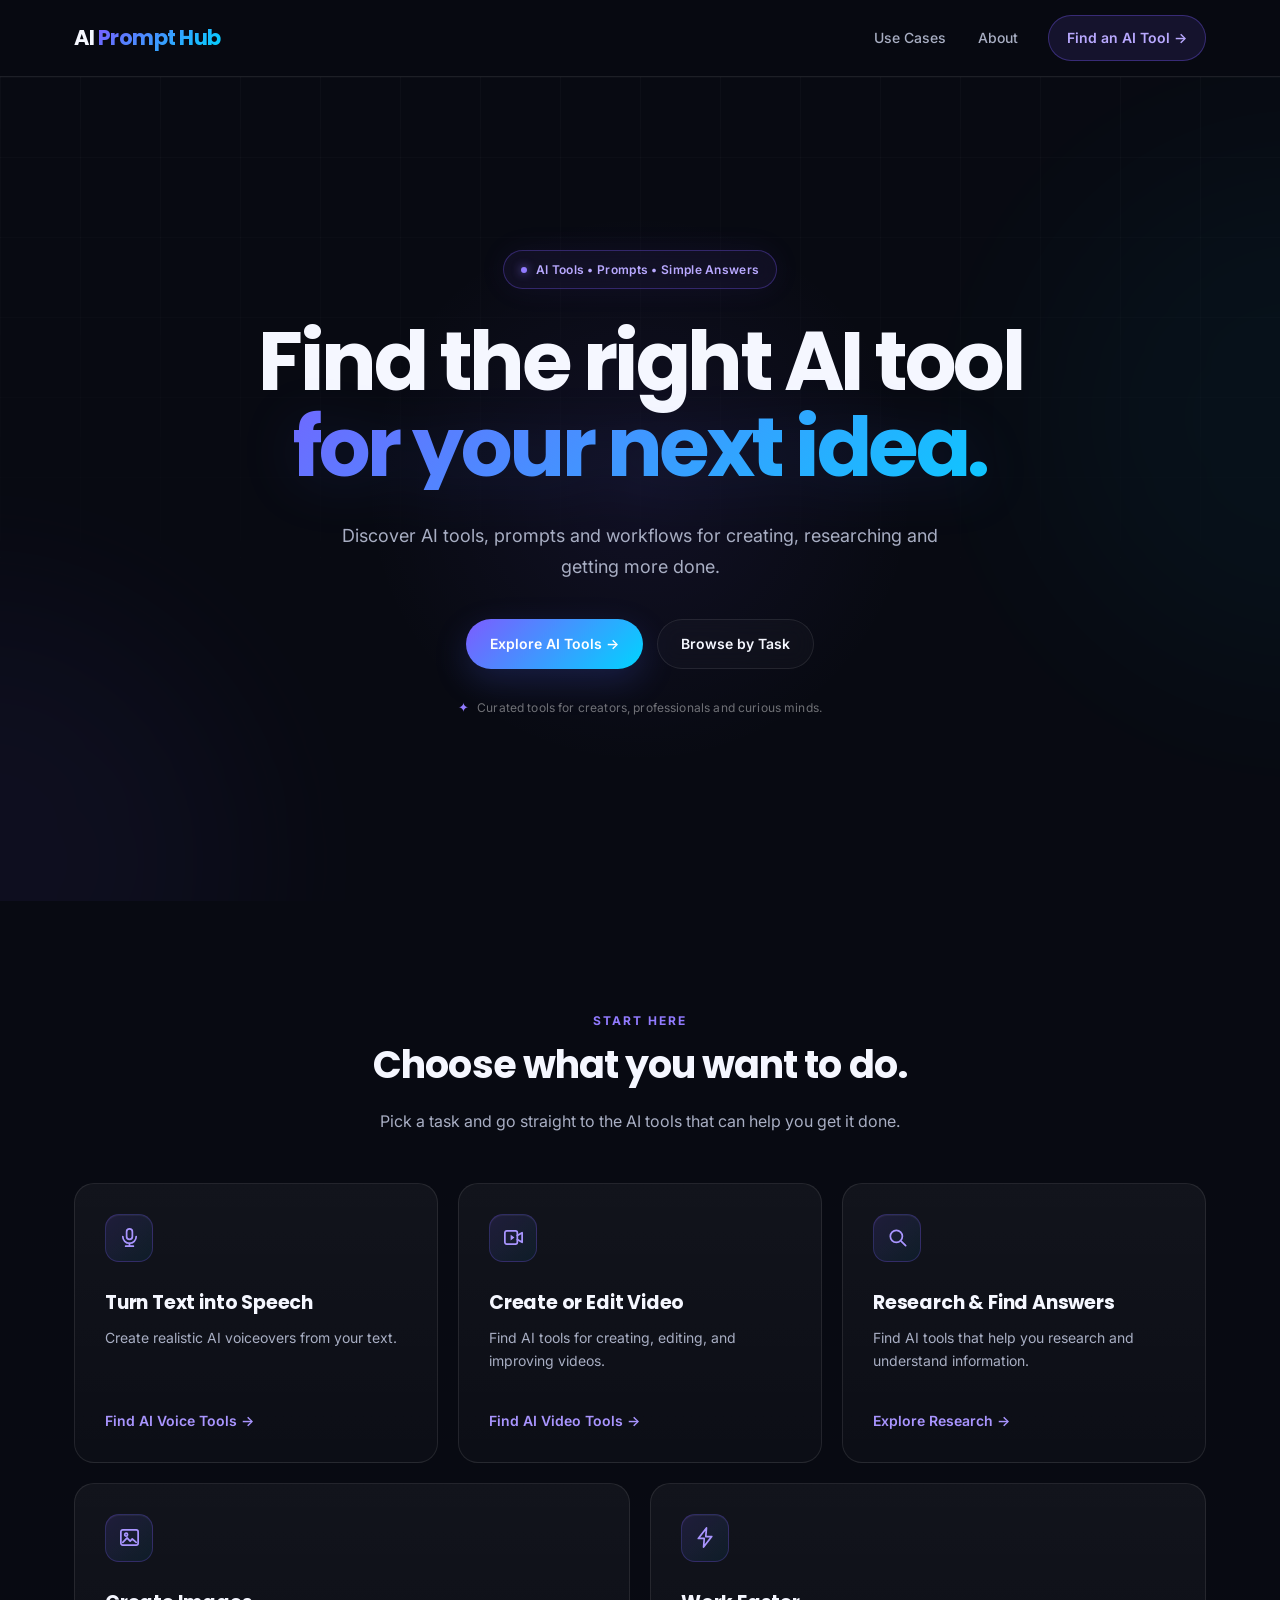
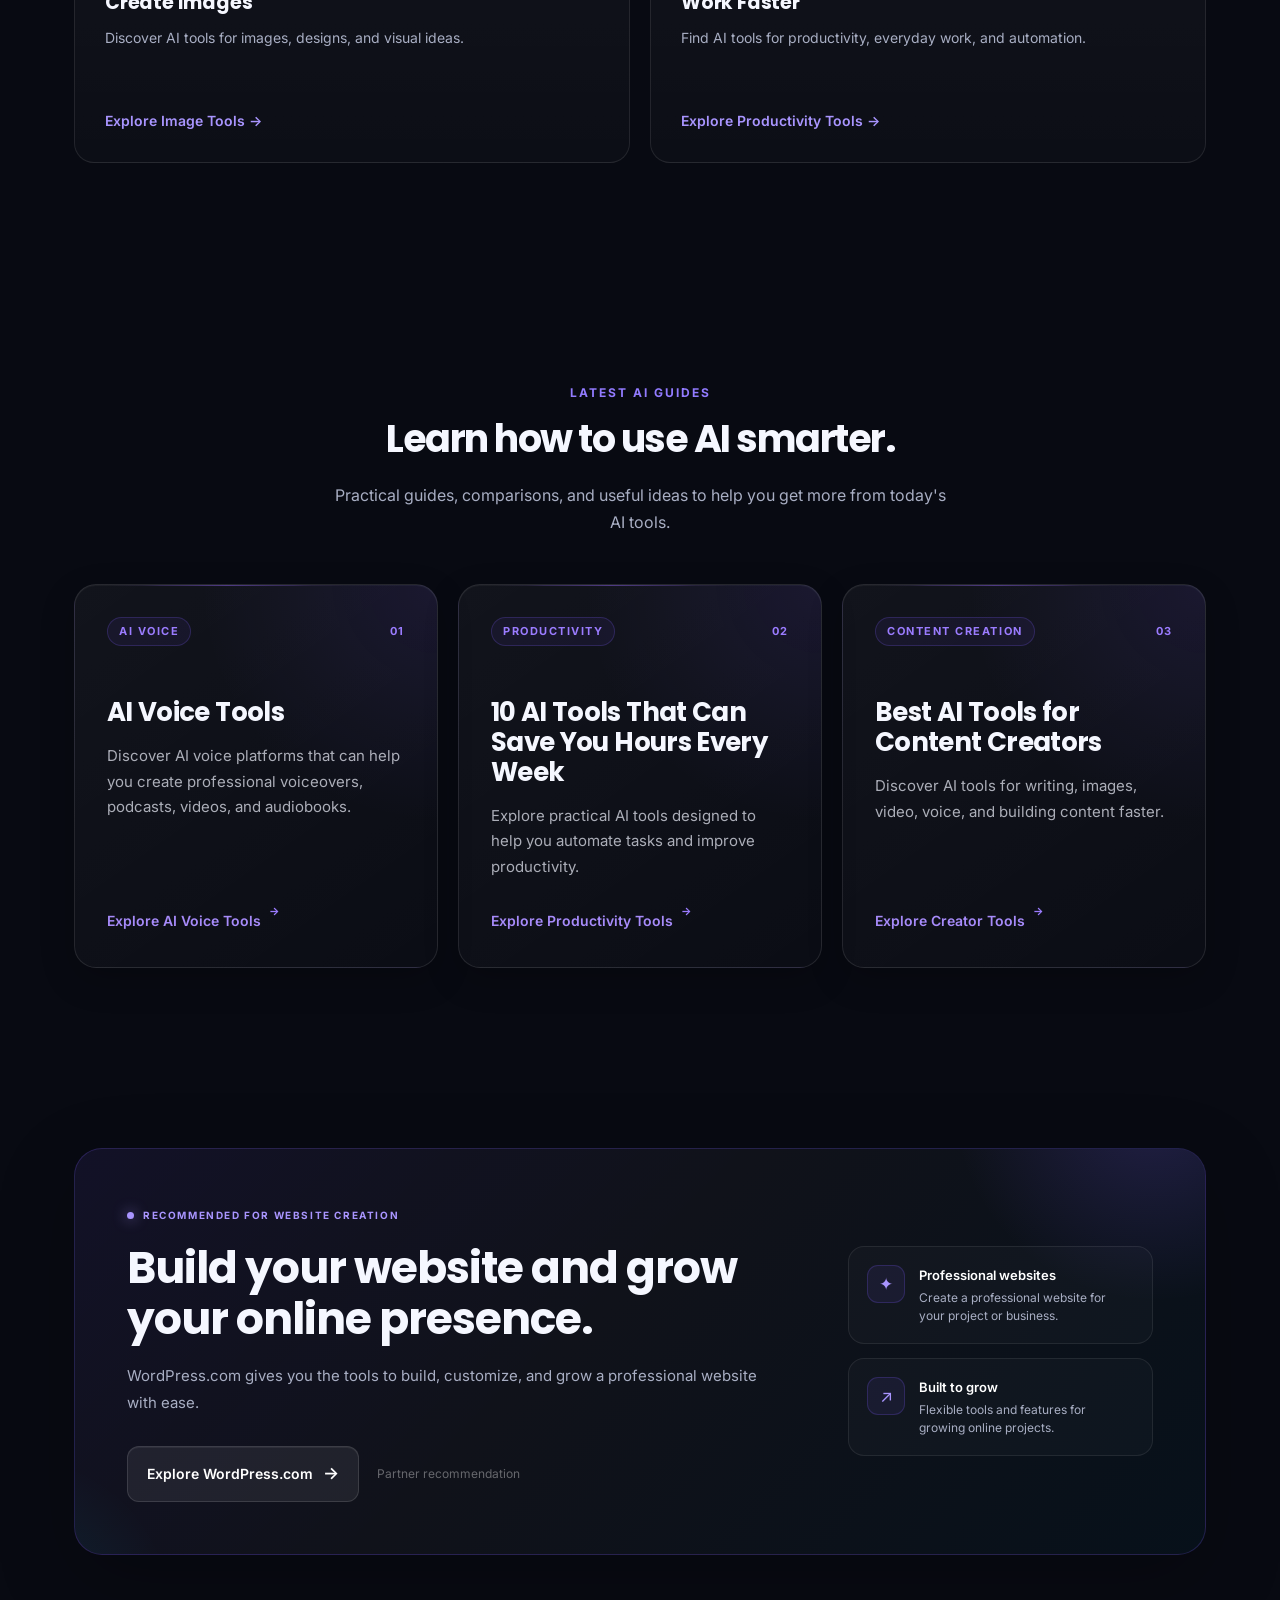
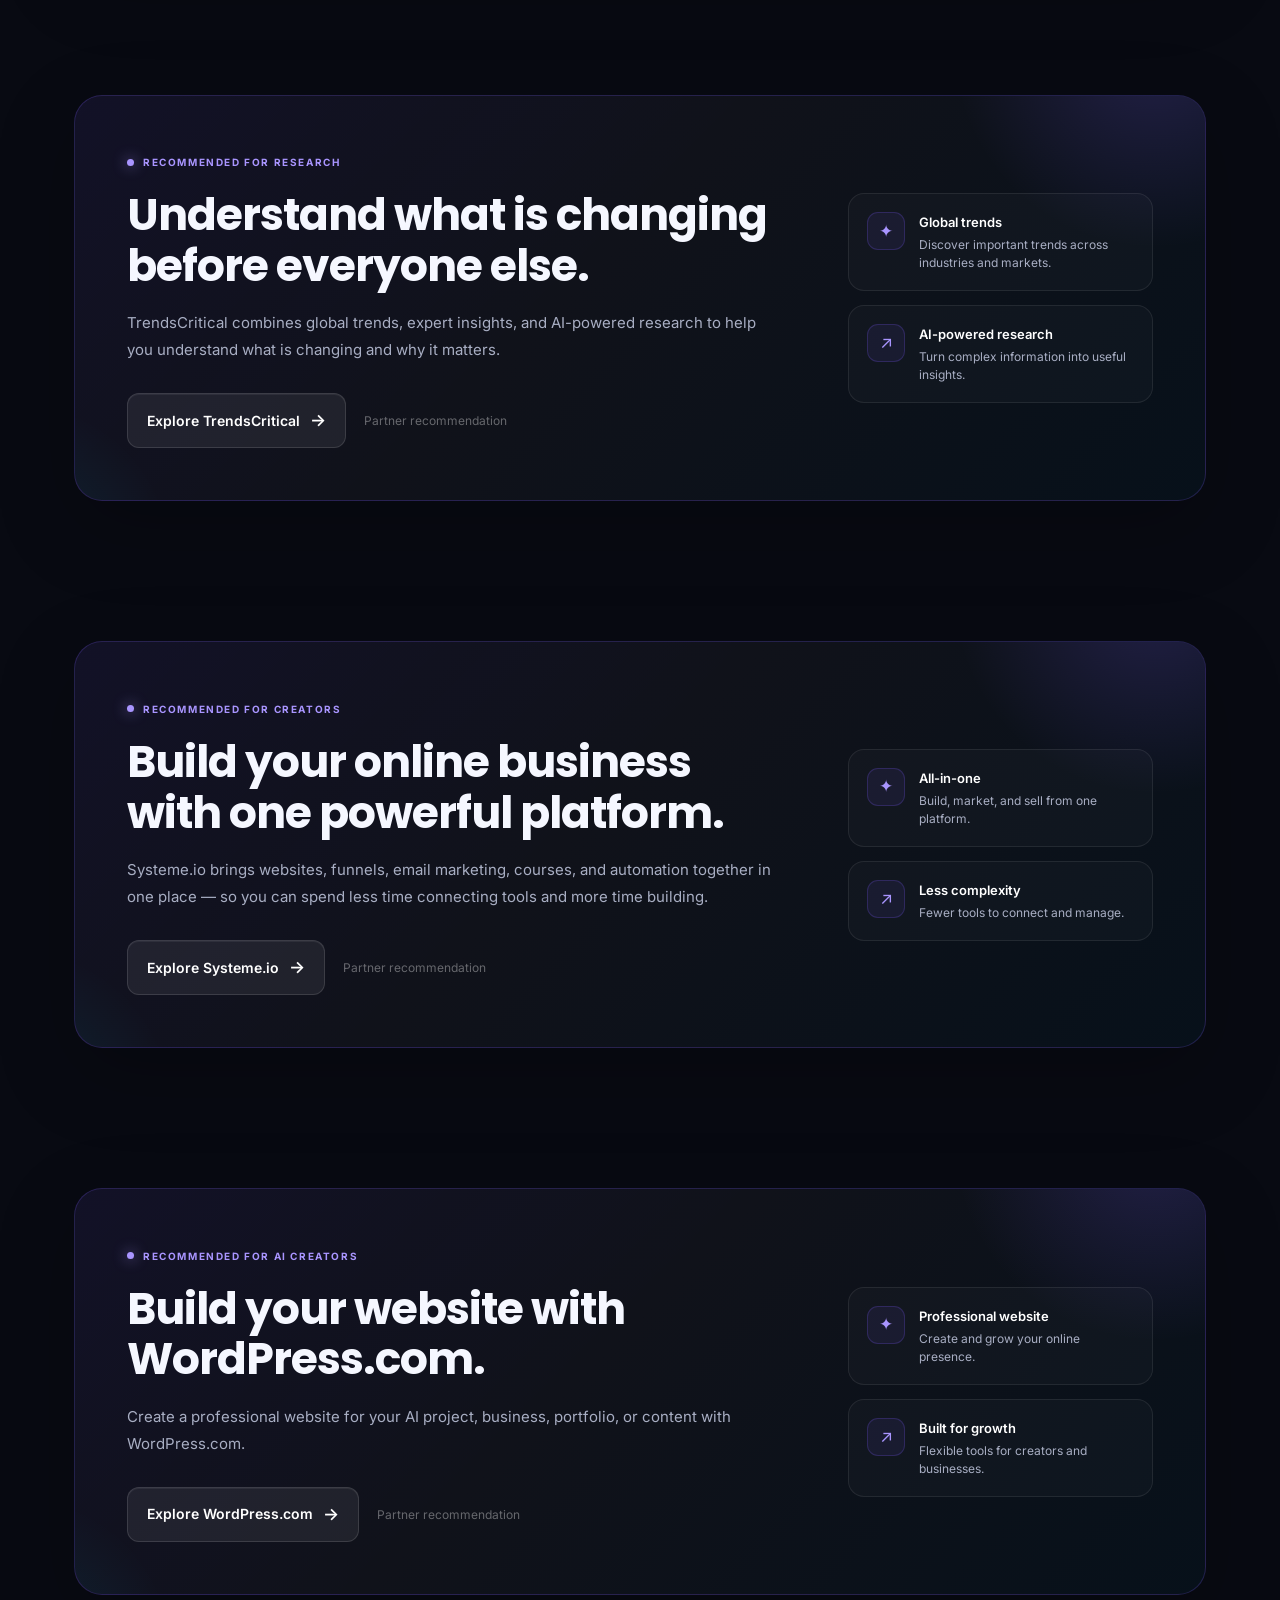
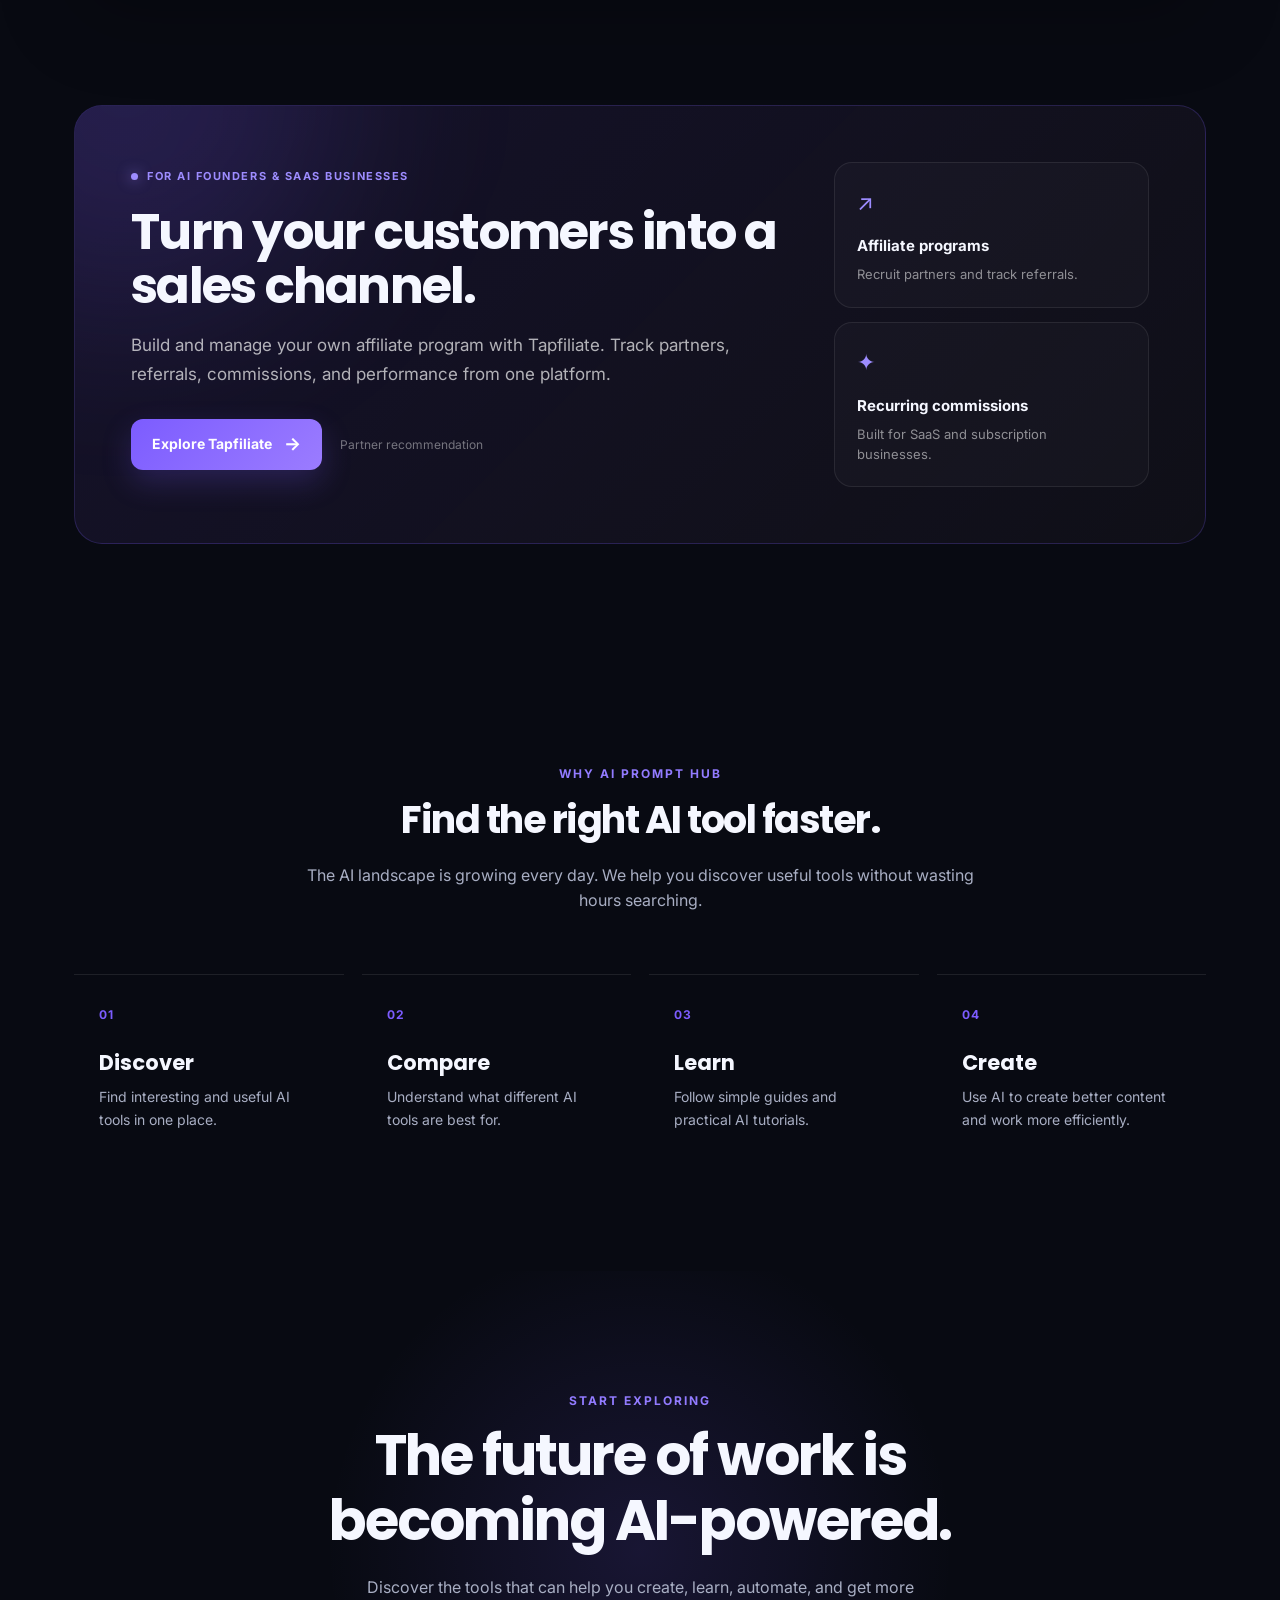
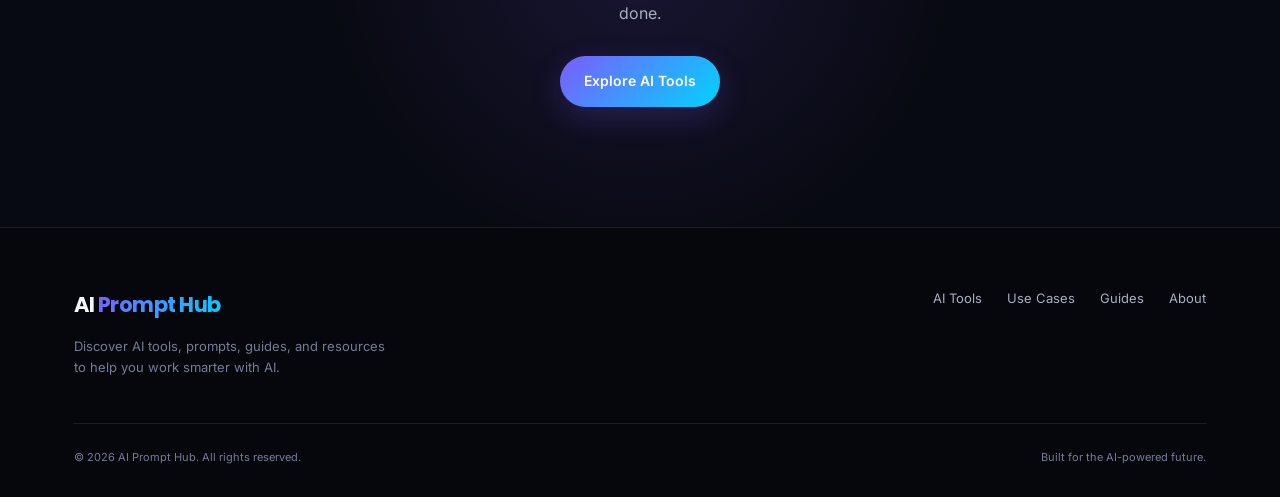
==== commit efe777f2: "Replace WordPress.com card with premium partner block" ====
--- a/index.html
+++ b/index.html
@@ -624,31 +624,106 @@
     </div>
 
 </section>
-<!-- WORDPRESS.COM -->
-
-<article class="guide-card">
-
-    <span>
-        WEBSITE & AI
-    </span>
-
-    <h3>
-        WordPress.com
-    </h3>
-
-    <p>
-        Build a website with unlimited growth
-        and a simple flat-price WordPress.com plan.
-    </p>
-
-    <a
-        href="https://automattic.pxf.io/c/7540894/3719513/22744"
-        target="_blank"
-        rel="nofollow sponsored noopener"
-    >
-        Explore WordPress.com →
-    </a>
-
+<!-- ========================================
+     WORDPRESS.COM
+========================================= -->
+
+<section class="section partner-section">
+
+    <div class="container">
+
+        <div class="premium-partner-card">
+
+            <div class="partner-glow"></div>
+
+
+            <div class="partner-content">
+
+                <div class="partner-label">
+                    <span class="partner-dot"></span>
+                    RECOMMENDED FOR WEBSITE CREATION
+                </div>
+
+
+                <h2>
+                    Build your website
+                    and grow your online presence.
+                </h2>
+
+
+                <p class="partner-description">
+                    WordPress.com gives you the tools
+                    to build, customize, and grow a
+                    professional website with ease.
+                </p>
+
+
+                <div class="partner-actions">
+
+                    <a
+                        href="https://automattic.pxf.io/c/7540894/3719513/22744"
+                        class="partner-button"
+                        target="_blank"
+                        rel="noopener noreferrer sponsored"
+                    >
+                        Explore WordPress.com
+                        <span>→</span>
+                    </a>
+
+
+                    <span class="partner-note">
+                        Partner recommendation
+                    </span>
+
+                </div>
+
+            </div>
+
+
+            <div class="partner-side">
+
+                <div class="partner-side-card">
+
+                    <span class="partner-side-icon">
+                        ✦
+                    </span>
+
+                    <span class="partner-side-title">
+                        Professional websites
+                    </span>
+
+                    <span class="partner-side-text">
+                        Create a professional website
+                        for your project or business.
+                    </span>
+
+                </div>
+
+
+                <div class="partner-side-card">
+
+                    <span class="partner-side-icon">
+                        ↗
+                    </span>
+
+                    <span class="partner-side-title">
+                        Built to grow
+                    </span>
+
+                    <span class="partner-side-text">
+                        Flexible tools and features
+                        for growing online projects.
+                    </span>
+
+                </div>
+
+            </div>
+
+        </div>
+
+    </div>
+
+</section>
 </article>
  <!-- ========================================
      TRENDSCRITICAL
